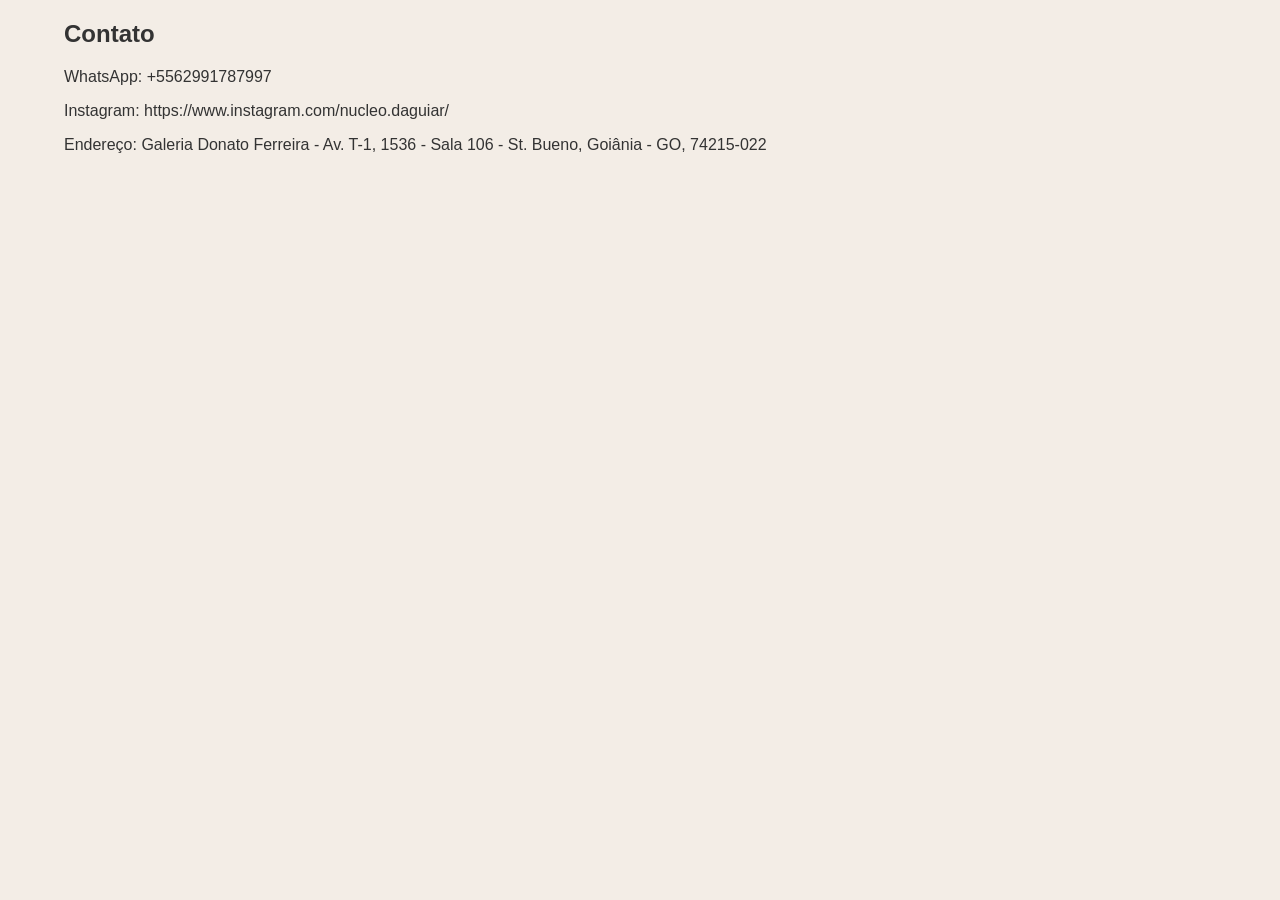
==== contato.html @ fdfe4196 "Update contato.html" ====
<!DOCTYPE html>
<html>
<head>

<meta charset="UTF-8">

<title>Contato</title>

<link rel="stylesheet" href="assets/css/style.css">

</head>

<body>

<section class="container">

<h1>Contato</h1>

<p>WhatsApp: +5562991787997</p>

<p>Instagram: https://www.instagram.com/nucleo.daguiar/</p>

<p>Endereço: Galeria Donato Ferreira - Av. T-1, 1536 - Sala 106 - St. Bueno, Goiânia - GO, 74215-022</p>

</section>

</body>

</html>
---- assets/css/style.css ----
body{
margin:0;
font-family:'Inter', sans-serif;
background:#F3EDE6;
color:#333;
}

.container{
width:90%;
max-width:1200px;
margin:auto;
}

header{
background:#FAF7F3;
position:sticky;
top:0;
z-index:100;
box-shadow:0 2px 5px rgba(0,0,0,0.05);
}

.header-container{
display:flex;
justify-content:space-between;
align-items:center;
padding:15px 0;
}

nav a{
margin:0 10px;
text-decoration:none;
color:#1F4A43;
font-weight:500;
}

.logo{
font-family:'Playfair Display', serif;
font-size:22px;
color:#1F4A43;
}

.btn-agendar{
background:#1F4A43;
color:white;
padding:10px 16px;
border-radius:6px;
text-decoration:none;
}

.hero{
padding:100px 0;
text-align:center;
}

.hero h1{
font-family:'Playfair Display', serif;
font-size:42px;
color:#1F4A43;
}

.hero p{
font-size:18px;
max-width:600px;
margin:auto;
}

.hero-buttons{
margin-top:25px;
}

.btn-primary{
background:#1F4A43;
color:white;
padding:12px 20px;
border-radius:6px;
text-decoration:none;
margin-right:10px;
}

.btn-secondary{
background:#C48262;
color:white;
padding:12px 20px;
border-radius:6px;
text-decoration:none;
}

.trust{
padding:60px 0;
}

.trust-grid{
display:grid;
grid-template-columns:repeat(auto-fit,minmax(250px,1fr));
gap:25px;
}

.trust-card{
background:white;
padding:30px;
border-radius:8px;
text-align:center;
}

.especialidades-grid{
display:grid;
grid-template-columns:repeat(auto-fit,minmax(250px,1fr));
gap:25px;
}

.modalidades-grid{
display:grid;
grid-template-columns:repeat(auto-fit,minmax(250px,1fr));
gap:25px;
}

footer{
background:#1F4A43;
color:white;
padding:40px 0;
margin-top:60px;
}

.footer-grid{
display:grid;
grid-template-columns:repeat(auto-fit,minmax(200px,1fr));
gap:30px;
}
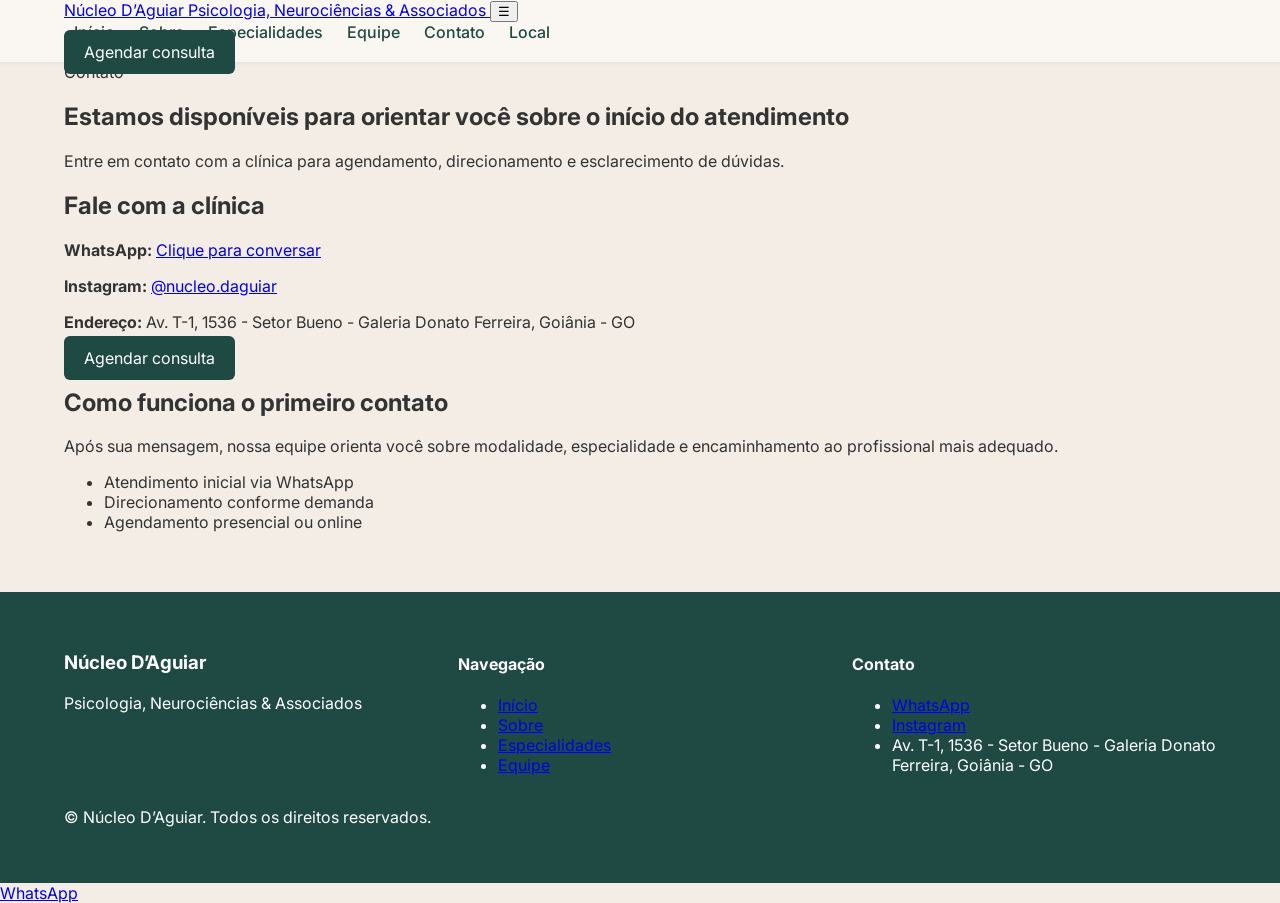
==== commit 1decd3a4: "Update contato.html" ====
--- a/contato.html
+++ b/contato.html
@@ -1,29 +1,97 @@
 <!DOCTYPE html>
-<html>
+<html lang="pt-BR">
 <head>
+  <meta charset="UTF-8" />
+  <meta name="viewport" content="width=device-width, initial-scale=1.0" />
+  <title>Contato | Núcleo D’Aguiar</title>
+  <meta name="description" content="Entre em contato com o Núcleo D’Aguiar e agende seu atendimento psicológico em Goiânia." />
+  <link rel="preconnect" href="https://fonts.googleapis.com">
+  <link rel="preconnect" href="https://fonts.gstatic.com" crossorigin>
+  <link href="https://fonts.googleapis.com/css2?family=Cormorant+Garamond:wght@500;600;700&family=Inter:wght@300;400;500;600;700&display=swap" rel="stylesheet">
+  <link rel="stylesheet" href="assets/css/style.css" />
+</head>
+<body>
+  <header class="site-header">
+    <div class="container header-wrap">
+      <a href="index.html" class="brand">
+        <span class="brand-title">Núcleo D’Aguiar</span>
+        <span class="brand-subtitle">Psicologia, Neurociências & Associados</span>
+      </a>
+      <button class="menu-toggle" aria-label="Abrir menu">☰</button>
+      <nav class="main-nav">
+        <a href="index.html">Início</a>
+        <a href="sobre.html">Sobre</a>
+        <a href="especialidades.html">Especialidades</a>
+        <a href="equipe.html">Equipe</a>
+        <a href="contato.html" class="active">Contato</a>
+        <a href="local.html">Local</a>
+      </nav>
+      <a href="https://wa.me/5562991787997" target="_blank" class="btn btn-primary desktop-cta">Agendar consulta</a>
+    </div>
+  </header>
 
-<meta charset="UTF-8">
+  <main>
+    <section class="page-hero">
+      <div class="container">
+        <span class="eyebrow">Contato</span>
+        <h1>Estamos disponíveis para orientar você sobre o início do atendimento</h1>
+        <p>Entre em contato com a clínica para agendamento, direcionamento e esclarecimento de dúvidas.</p>
+      </div>
+    </section>
 
-<title>Contato</title>
+    <section class="page-section">
+      <div class="container cards-grid cards-2">
+        <article class="content-card">
+          <h2>Fale com a clínica</h2>
+          <p><strong>WhatsApp:</strong> <a href="https://wa.me/5562991787997" target="_blank">Clique para conversar</a></p>
+          <p><strong>Instagram:</strong> <a href="https://instagram.com/nucleo.daguiar" target="_blank">@nucleo.daguiar</a></p>
+          <p><strong>Endereço:</strong> Av. T-1, 1536 - Setor Bueno - Galeria Donato Ferreira, Goiânia - GO</p>
+          <a href="https://wa.me/5562991787997" target="_blank" class="btn btn-primary">Agendar consulta</a>
+        </article>
 
-<link rel="stylesheet" href="assets/css/style.css">
+        <article class="content-card">
+          <h2>Como funciona o primeiro contato</h2>
+          <p>Após sua mensagem, nossa equipe orienta você sobre modalidade, especialidade e encaminhamento ao profissional mais adequado.</p>
+          <ul class="styled-list">
+            <li>Atendimento inicial via WhatsApp</li>
+            <li>Direcionamento conforme demanda</li>
+            <li>Agendamento presencial ou online</li>
+          </ul>
+        </article>
+      </div>
+    </section>
+  </main>
 
-</head>
+  <footer class="site-footer">
+    <div class="container footer-grid">
+      <div>
+        <h3>Núcleo D’Aguiar</h3>
+        <p>Psicologia, Neurociências & Associados</p>
+      </div>
+      <div>
+        <h4>Navegação</h4>
+        <ul>
+          <li><a href="index.html">Início</a></li>
+          <li><a href="sobre.html">Sobre</a></li>
+          <li><a href="especialidades.html">Especialidades</a></li>
+          <li><a href="equipe.html">Equipe</a></li>
+        </ul>
+      </div>
+      <div>
+        <h4>Contato</h4>
+        <ul>
+          <li><a href="https://wa.me/5562991787997" target="_blank">WhatsApp</a></li>
+          <li><a href="https://instagram.com/nucleo.daguiar" target="_blank">Instagram</a></li>
+          <li>Av. T-1, 1536 - Setor Bueno - Galeria Donato Ferreira, Goiânia - GO</li>
+        </ul>
+      </div>
+    </div>
+    <div class="container footer-bottom">
+      <p>© Núcleo D’Aguiar. Todos os direitos reservados.</p>
+    </div>
+  </footer>
 
-<body>
-
-<section class="container">
-
-<h1>Contato</h1>
-
-<p>WhatsApp: +5562991787997</p>
-
-<p>Instagram: https://www.instagram.com/nucleo.daguiar/</p>
-
-<p>Endereço: Galeria Donato Ferreira - Av. T-1, 1536 - Sala 106 - St. Bueno, Goiânia - GO, 74215-022</p>
-
-</section>
-
+  <a href="https://wa.me/5562991787997" target="_blank" class="floating-whatsapp">WhatsApp</a>
+  <script src="assets/js/script.js"></script>
 </body>
-
 </html>
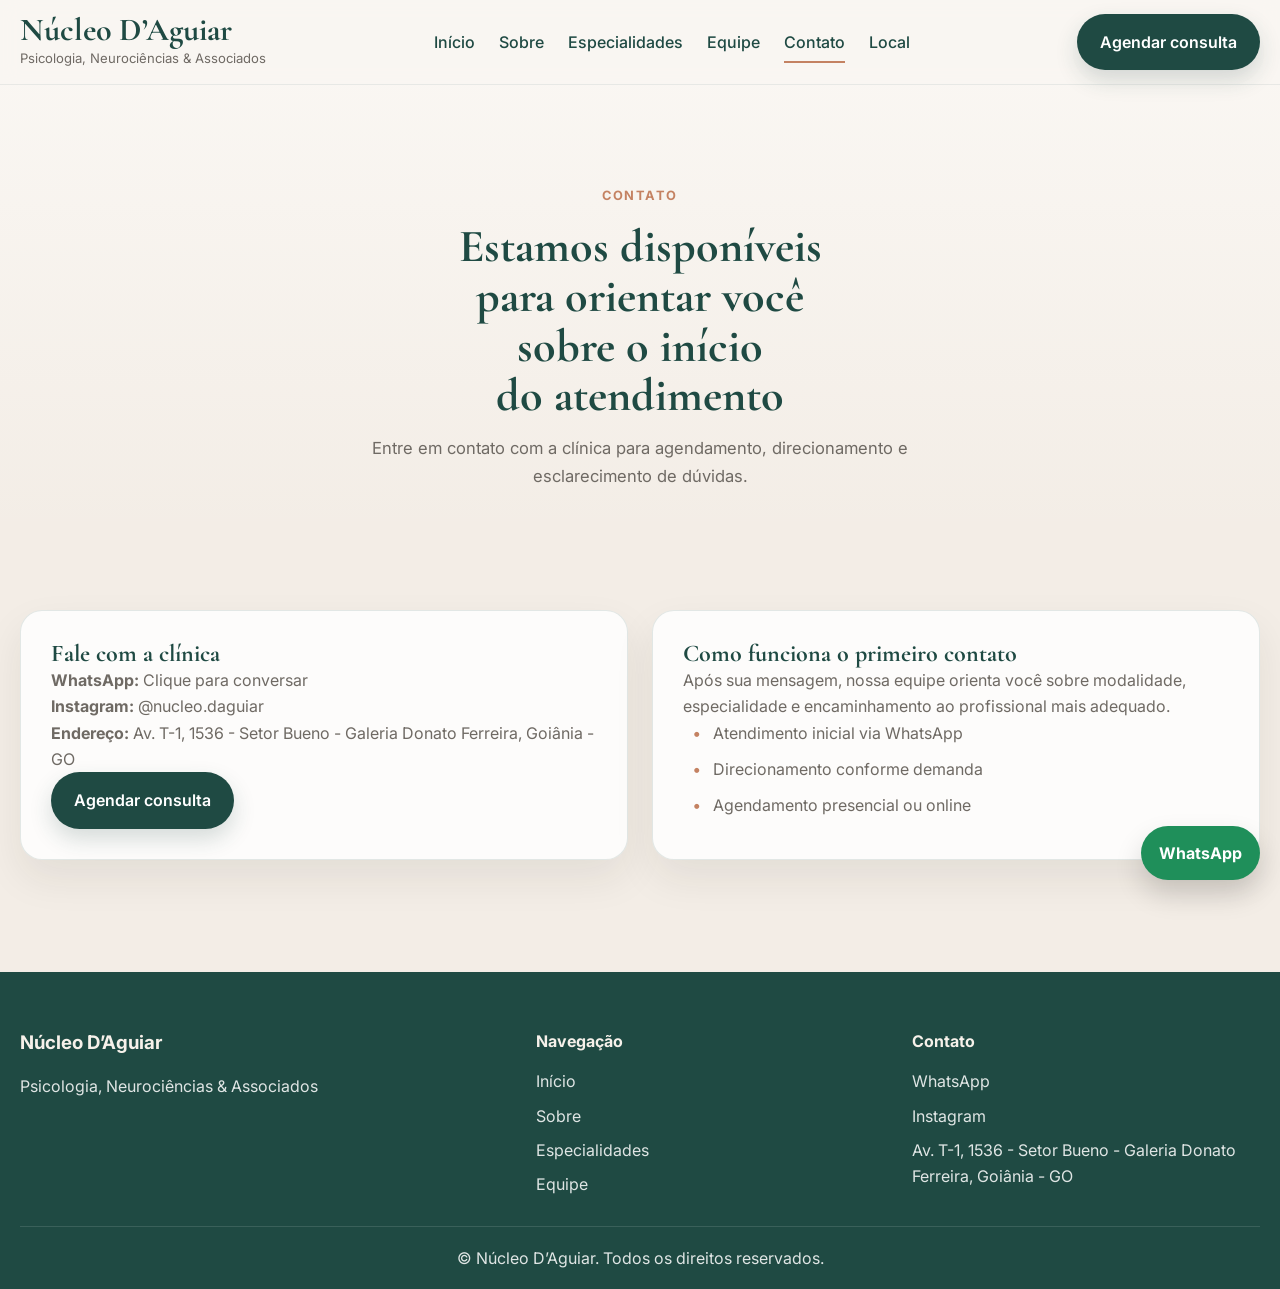
==== commit 4b206779: "Update contato.html" ====
--- a/contato.html
+++ b/contato.html
@@ -13,12 +13,12 @@
 <body>
   <header class="site-header">
     <div class="container header-wrap">
-      <a href="index.html" class="brand">
+      <a href="index.html" class="brand" aria-label="Página inicial do Núcleo D’Aguiar">
         <span class="brand-title">Núcleo D’Aguiar</span>
         <span class="brand-subtitle">Psicologia, Neurociências & Associados</span>
       </a>
-      <button class="menu-toggle" aria-label="Abrir menu">☰</button>
-      <nav class="main-nav">
+      <button class="menu-toggle" aria-label="Abrir menu" aria-expanded="false" aria-controls="menu-principal">☰</button>
+      <nav class="main-nav" id="menu-principal">
         <a href="index.html">Início</a>
         <a href="sobre.html">Sobre</a>
         <a href="especialidades.html">Especialidades</a>
@@ -91,7 +91,7 @@
     </div>
   </footer>
 
-  <a href="https://wa.me/5562991787997" target="_blank" class="floating-whatsapp">WhatsApp</a>
+  <a href="https://wa.me/5562991787997" target="_blank" class="floating-whatsapp" aria-label="Falar no WhatsApp">WhatsApp</a>
   <script src="assets/js/script.js"></script>
 </body>
 </html>
--- a/assets/css/style.css
+++ b/assets/css/style.css
@@ -1,128 +1,801 @@
+:root{
+  --bg:#F3EDE6;
+  --bg-soft:#FAF7F3;
+  --white:#ffffff;
+  --text:#2f2f2f;
+  --muted:#6f6a64;
+  --primary:#1F4A43;
+  --accent:#C48262;
+  --border:rgba(31,74,67,.12);
+  --shadow:0 18px 40px rgba(42,36,30,.08);
+  --radius:22px;
+  --container:1240px;
+  --transition:.25s ease;
+}
+
+*{
+  box-sizing:border-box;
+  margin:0;
+  padding:0;
+}
+
+html{
+  scroll-behavior:smooth;
+}
+
 body{
-margin:0;
-font-family:'Inter', sans-serif;
-background:#F3EDE6;
-color:#333;
+  background:var(--bg);
+  color:var(--text);
+  font-family:'Inter',sans-serif;
+  line-height:1.65;
+}
+
+img{
+  max-width:100%;
+  display:block;
+}
+
+a{
+  color:inherit;
+  text-decoration:none;
+}
+
+ul{
+  list-style:none;
 }
 
 .container{
-width:90%;
-max-width:1200px;
-margin:auto;
-}
-
-header{
-background:#FAF7F3;
-position:sticky;
-top:0;
-z-index:100;
-box-shadow:0 2px 5px rgba(0,0,0,0.05);
-}
-
-.header-container{
-display:flex;
-justify-content:space-between;
-align-items:center;
-padding:15px 0;
-}
-
-nav a{
-margin:0 10px;
-text-decoration:none;
-color:#1F4A43;
-font-weight:500;
-}
-
-.logo{
-font-family:'Playfair Display', serif;
-font-size:22px;
-color:#1F4A43;
-}
-
-.btn-agendar{
-background:#1F4A43;
-color:white;
-padding:10px 16px;
-border-radius:6px;
-text-decoration:none;
-}
-
-.hero{
-padding:100px 0;
-text-align:center;
-}
-
-.hero h1{
-font-family:'Playfair Display', serif;
-font-size:42px;
-color:#1F4A43;
-}
-
-.hero p{
-font-size:18px;
-max-width:600px;
-margin:auto;
-}
-
-.hero-buttons{
-margin-top:25px;
+  width:min(100% - 32px, var(--container));
+  margin:0 auto;
+}
+
+.site-header{
+  position:sticky;
+  top:0;
+  z-index:999;
+  background:rgba(250,247,243,.92);
+  backdrop-filter:blur(10px);
+  border-bottom:1px solid rgba(31,74,67,.08);
+}
+
+.header-wrap{
+  min-height:84px;
+  display:flex;
+  align-items:center;
+  justify-content:space-between;
+  gap:20px;
+}
+
+.brand{
+  display:flex;
+  flex-direction:column;
+  gap:2px;
+}
+
+.brand-title{
+  font-family:'Cormorant Garamond', serif;
+  font-size:2rem;
+  line-height:1;
+  color:var(--primary);
+  font-weight:700;
+}
+
+.brand-subtitle{
+  font-size:.82rem;
+  color:var(--muted);
+}
+
+.main-nav{
+  display:flex;
+  align-items:center;
+  gap:24px;
+}
+
+.main-nav a{
+  color:var(--primary);
+  font-weight:500;
+  position:relative;
+}
+
+.main-nav a.active::after,
+.main-nav a:hover::after{
+  content:"";
+  position:absolute;
+  left:0;
+  bottom:-8px;
+  width:100%;
+  height:2px;
+  background:var(--accent);
+}
+
+.menu-toggle{
+  display:none;
+  border:none;
+  background:none;
+  font-size:1.6rem;
+  color:var(--primary);
+  cursor:pointer;
+}
+
+.btn{
+  display:inline-flex;
+  align-items:center;
+  justify-content:center;
+  gap:8px;
+  padding:14px 22px;
+  border-radius:999px;
+  font-weight:600;
+  transition:var(--transition);
+  border:1px solid transparent;
 }
 
 .btn-primary{
-background:#1F4A43;
-color:white;
-padding:12px 20px;
-border-radius:6px;
-text-decoration:none;
-margin-right:10px;
+  background:var(--primary);
+  color:#fff;
+  box-shadow:0 10px 22px rgba(31,74,67,.18);
+}
+
+.btn-primary:hover{
+  transform:translateY(-2px);
 }
 
 .btn-secondary{
-background:#C48262;
-color:white;
-padding:12px 20px;
-border-radius:6px;
-text-decoration:none;
-}
-
-.trust{
-padding:60px 0;
-}
-
-.trust-grid{
-display:grid;
-grid-template-columns:repeat(auto-fit,minmax(250px,1fr));
-gap:25px;
-}
-
-.trust-card{
-background:white;
-padding:30px;
-border-radius:8px;
-text-align:center;
-}
-
-.especialidades-grid{
-display:grid;
-grid-template-columns:repeat(auto-fit,minmax(250px,1fr));
-gap:25px;
-}
-
-.modalidades-grid{
-display:grid;
-grid-template-columns:repeat(auto-fit,minmax(250px,1fr));
-gap:25px;
-}
-
-footer{
-background:#1F4A43;
-color:white;
-padding:40px 0;
-margin-top:60px;
+  background:transparent;
+  color:var(--primary);
+  border-color:rgba(31,74,67,.24);
+}
+
+.btn-secondary:hover{
+  background:rgba(31,74,67,.05);
+}
+
+.hero-home{
+  padding:96px 0 72px;
+}
+
+.hero-grid{
+  display:grid;
+  grid-template-columns:1.05fr .95fr;
+  gap:56px;
+  align-items:center;
+}
+
+.eyebrow{
+  display:inline-block;
+  font-size:.8rem;
+  letter-spacing:.12em;
+  text-transform:uppercase;
+  color:var(--accent);
+  font-weight:700;
+  margin-bottom:16px;
+}
+
+.hero-copy,
+.page-hero .container,
+.section-heading,
+.cta-box > div,
+.specialty-head{
+  text-align:center;
+}
+
+.hero-copy h1,
+.page-hero h1,
+.section-heading h2,
+.section-copy h2,
+.cta-box h2,
+.specialty-head h2,
+.team-card-content h2,
+.content-card h2{
+  font-family:'Cormorant Garamond', serif;
+  color:var(--primary);
+  line-height:1.08;
+  text-wrap:balance;
+}
+
+.hero-copy{
+  max-width:760px;
+  margin-left:auto;
+  margin-right:auto;
+}
+
+.hero-copy h1{
+  font-size:clamp(2.6rem, 4vw, 3.5rem);
+  max-width:12ch;
+  margin:0 auto 18px;
+}
+
+.hero-copy p{
+  font-size:1.05rem;
+  max-width:58ch;
+  color:var(--muted);
+  margin:0 auto;
+}
+
+.hero-card{
+  background:linear-gradient(180deg, rgba(255,255,255,.74), rgba(255,255,255,.94));
+  border:1px solid rgba(31,74,67,.08);
+  border-radius:28px;
+  padding:20px;
+  box-shadow:var(--shadow);
+}
+
+.hero-image-box{
+  border-radius:20px;
+  overflow:hidden;
+  margin-bottom:18px;
+  min-height:360px;
+}
+
+.hero-image-box img{
+  width:100%;
+  height:100%;
+  object-fit:cover;
+}
+
+.hero-note{
+  background:var(--bg-soft);
+  border-radius:18px;
+  padding:18px;
+}
+
+.hero-note strong{
+  color:var(--primary);
+  display:block;
+  margin-bottom:8px;
+}
+
+.hero-note p{
+  color:var(--muted);
+  font-size:.96rem;
+}
+
+.section-heading{
+  max-width:980px;
+  margin:0 auto 34px;
+}
+
+.section-heading.center{
+  text-align:center;
+}
+
+.section-heading h2{
+  font-size:clamp(2rem, 3vw, 2.8rem);
+  max-width:20ch;
+  margin:0 auto;
+}
+
+.trust-section,
+.about-preview,
+.specialties-preview,
+.modalidades-section,
+.team-preview,
+.steps-section,
+.contact-preview,
+.page-section,
+.cta-section{
+  padding:80px 0;
+}
+
+.soft-bg{
+  background:var(--bg-soft);
+}
+
+.cards-grid{
+  display:grid;
+  gap:24px;
+}
+
+.cards-2{
+  grid-template-columns:repeat(2,minmax(0,1fr));
+}
+
+.cards-3{
+  grid-template-columns:repeat(3,minmax(0,1fr));
+}
+
+.cards-4{
+  grid-template-columns:repeat(4,minmax(0,1fr));
+}
+
+.feature-card,
+.service-card,
+.mode-card,
+.step-card,
+.info-card,
+.mini-info-card,
+.content-card,
+.team-card,
+.team-mini-card{
+  background:rgba(255,255,255,.84);
+  border:1px solid var(--border);
+  border-radius:var(--radius);
+  box-shadow:var(--shadow);
+}
+
+.feature-card,
+.service-card,
+.mode-card,
+.step-card,
+.info-card,
+.mini-info-card,
+.content-card{
+  padding:30px;
+}
+
+.feature-card h3,
+.service-card h3,
+.mode-card h3,
+.step-card h3,
+.info-card h3,
+.mini-info-card h3{
+  color:var(--primary);
+  margin-bottom:12px;
+  font-size:1.22rem;
+}
+
+.feature-card p,
+.service-card p,
+.mode-card p,
+.step-card p,
+.info-card p,
+.mini-info-card p,
+.content-card p{
+  color:var(--muted);
+}
+
+.feature-icon{
+  color:var(--accent);
+  font-size:1.4rem;
+  margin-bottom:14px;
+}
+
+.service-card a{
+  display:inline-block;
+  margin-top:16px;
+  font-weight:700;
+  color:var(--primary);
+}
+
+.split-section{
+  display:grid;
+  grid-template-columns:1fr 1fr;
+  gap:28px;
+  align-items:start;
+}
+
+.section-copy{
+  max-width:760px;
+}
+
+.section-copy h2{
+  font-size:clamp(2rem, 3vw, 2.8rem);
+  margin-bottom:18px;
+  text-align:center;
+}
+
+.section-copy p{
+  color:var(--muted);
+  margin-bottom:16px;
+  text-align:center;
+}
+
+.section-copy .btn{
+  margin-left:auto;
+  margin-right:auto;
+}
+
+.highlight-box{
+  background:rgba(255,255,255,.84);
+  border:1px solid var(--border);
+  border-radius:28px;
+  padding:28px;
+  box-shadow:var(--shadow);
+}
+
+.highlight-item + .highlight-item{
+  margin-top:18px;
+  padding-top:18px;
+  border-top:1px solid rgba(31,74,67,.1);
+}
+
+.highlight-item strong{
+  color:var(--primary);
+  display:block;
+  margin-bottom:4px;
+  font-size:1.1rem;
+}
+
+.highlight-item span{
+  color:var(--muted);
+}
+
+.team-mini-card{
+  padding:22px;
+  text-align:center;
+}
+
+.team-mini-card img{
+  width:110px;
+  height:110px;
+  object-fit:cover;
+  border-radius:50%;
+  margin:0 auto 16px;
+  border:4px solid rgba(196,130,98,.18);
+}
+
+.team-mini-card h3{
+  color:var(--primary);
+  font-size:1.1rem;
+  margin-bottom:6px;
+}
+
+.team-mini-card p{
+  color:var(--muted);
+  font-size:.95rem;
+}
+
+.section-cta.center{
+  text-align:center;
+  margin-top:28px;
+}
+
+.step-number{
+  display:inline-flex;
+  width:54px;
+  height:54px;
+  border-radius:50%;
+  align-items:center;
+  justify-content:center;
+  background:rgba(196,130,98,.14);
+  color:var(--accent);
+  font-weight:700;
+  margin-bottom:16px;
+}
+
+.contact-list p{
+  margin-bottom:10px;
+}
+
+.contact-list a{
+  color:var(--primary);
+  font-weight:600;
+}
+
+.map-box{
+  min-height:360px;
+  border-radius:24px;
+  overflow:hidden;
+  box-shadow:var(--shadow);
+  border:1px solid var(--border);
+}
+
+.map-box iframe{
+  width:100%;
+  height:100%;
+  min-height:420px;
+  border:0;
+}
+
+.page-hero{
+  padding:96px 0 40px;
+  background:linear-gradient(180deg, rgba(250,247,243,.94), rgba(243,237,230,0));
+  text-align:center;
+}
+
+.page-hero h1{
+  font-size:clamp(2.4rem, 3.6vw, 3.1rem);
+  max-width:18ch;
+  margin:0 auto 14px;
+}
+
+.page-hero p{
+  max-width:62ch;
+  color:var(--muted);
+  font-size:1.04rem;
+  margin:0 auto;
+}
+
+.narrow{
+  width:min(100% - 32px, 900px);
+}
+
+.styled-list{
+  padding-left:18px;
+}
+
+.styled-list li{
+  position:relative;
+  padding-left:12px;
+  color:var(--muted);
+  margin-bottom:10px;
+}
+
+.styled-list li::before{
+  content:"•";
+  position:absolute;
+  left:-8px;
+  color:var(--accent);
+  font-weight:700;
+}
+
+.specialty-block + .specialty-block{
+  margin-top:36px;
+}
+
+.specialty-head{
+  max-width:980px;
+  margin:0 auto 16px;
+}
+
+.specialty-tag{
+  display:inline-block;
+  margin-bottom:8px;
+  color:var(--accent);
+  font-weight:700;
+  text-transform:uppercase;
+  letter-spacing:.08em;
+  font-size:.78rem;
+}
+
+.specialty-head h2{
+  font-size:clamp(1.9rem, 3vw, 2.4rem);
+  max-width:22ch;
+  margin:0 auto;
+}
+
+.sub-block{
+  margin-top:26px;
+  padding-top:22px;
+  border-top:1px solid rgba(31,74,67,.1);
+}
+
+.modality-label{
+  margin-top:18px;
+  color:var(--primary) !important;
+  font-weight:600;
+}
+
+.team-full-grid{
+  gap:28px;
+}
+
+.team-card{
+  overflow:hidden;
+  display:grid;
+  grid-template-columns:260px 1fr;
+  transition:transform .25s ease, box-shadow .25s ease;
+}
+
+.team-card:hover{
+  transform:translateY(-4px);
+  box-shadow:0 20px 44px rgba(0,0,0,.08);
+}
+
+.team-card img{
+  width:100%;
+  height:100%;
+  min-height:100%;
+  object-fit:cover;
+}
+
+.team-card-content{
+  padding:28px;
+  display:flex;
+  flex-direction:column;
+  justify-content:center;
+}
+
+.team-card-content h2{
+  font-size:clamp(1.8rem, 2.2vw, 2.1rem);
+  margin-bottom:8px;
+}
+
+.team-meta{
+  color:var(--primary);
+  font-weight:600;
+  margin-bottom:10px;
+}
+
+.team-badge{
+  display:inline-block;
+  background:rgba(196,130,98,.12);
+  color:var(--accent);
+  padding:8px 14px;
+  border-radius:999px;
+  font-weight:700;
+  margin-bottom:16px;
+  font-size:.9rem;
+}
+
+.team-card-content .btn{
+  align-self:flex-start;
+  margin-top:8px;
+}
+
+.cta-box{
+  background:linear-gradient(135deg, rgba(255,255,255,.88), rgba(250,247,243,.98));
+  border:1px solid var(--border);
+  border-radius:30px;
+  padding:34px;
+  box-shadow:var(--shadow);
+  display:flex;
+  align-items:center;
+  justify-content:space-between;
+  gap:24px;
+  text-align:center;
+}
+
+.cta-box > div{
+  max-width:900px;
+  margin:0 auto;
+}
+
+.cta-box h2{
+  font-size:clamp(2rem, 3vw, 2.6rem);
+  margin-bottom:10px;
+  max-width:18ch;
+  margin-left:auto;
+  margin-right:auto;
+}
+
+.cta-box p{
+  color:var(--muted);
+  max-width:52ch;
+  margin-left:auto;
+  margin-right:auto;
+}
+
+.site-footer{
+  background:var(--primary);
+  color:#f6f1ea;
+  padding:56px 0 18px;
+  margin-top:32px;
 }
 
 .footer-grid{
-display:grid;
-grid-template-columns:repeat(auto-fit,minmax(200px,1fr));
-gap:30px;
-}
+  display:grid;
+  grid-template-columns:1.4fr 1fr 1fr;
+  gap:28px;
+}
+
+.site-footer h3,
+.site-footer h4{
+  margin-bottom:14px;
+}
+
+.site-footer p,
+.site-footer li,
+.site-footer a{
+  color:rgba(255,255,255,.86);
+}
+
+.site-footer li + li{
+  margin-top:8px;
+}
+
+.footer-bottom{
+  border-top:1px solid rgba(255,255,255,.12);
+  margin-top:28px;
+  padding-top:18px;
+  text-align:center;
+}
+
+.floating-whatsapp{
+  position:fixed;
+  right:20px;
+  bottom:20px;
+  z-index:1000;
+  background:#1f8f5a;
+  color:#fff;
+  padding:14px 18px;
+  border-radius:999px;
+  box-shadow:0 14px 28px rgba(0,0,0,.16);
+  font-weight:700;
+}
+
+.center{
+  text-align:center;
+}
+
+@media (max-width: 1080px){
+  .hero-grid,
+  .split-section,
+  .cards-4,
+  .footer-grid,
+  .team-card{
+    grid-template-columns:1fr;
+  }
+
+  .cards-3{
+    grid-template-columns:repeat(2,minmax(0,1fr));
+  }
+
+  .team-card img{
+    height:340px;
+  }
+}
+
+@media (max-width: 860px){
+  .menu-toggle{
+    display:block;
+  }
+
+  .desktop-cta{
+    display:none;
+  }
+
+  .main-nav{
+    position:absolute;
+    top:84px;
+    left:0;
+    right:0;
+    background:var(--bg-soft);
+    border-bottom:1px solid rgba(31,74,67,.08);
+    padding:18px 16px 22px;
+    display:none;
+    flex-direction:column;
+    align-items:flex-start;
+    gap:16px;
+  }
+
+  .main-nav.open{
+    display:flex;
+  }
+
+  .cards-2,
+  .cards-3{
+    grid-template-columns:1fr;
+  }
+
+  .hero-grid{
+    grid-template-columns:1fr;
+    gap:32px;
+  }
+
+  .cta-box{
+    flex-direction:column;
+    align-items:center;
+  }
+
+  .header-wrap{
+    position:relative;
+  }
+}
+
+@media (max-width: 560px){
+  .hero-home,
+  .trust-section,
+  .about-preview,
+  .specialties-preview,
+  .modalidades-section,
+  .team-preview,
+  .steps-section,
+  .contact-preview,
+  .page-section,
+  .cta-section{
+    padding:56px 0;
+  }
+
+  .page-hero{
+    padding:72px 0 28px;
+  }
+
+  .btn{
+    width:100%;
+  }
+
+  .hero-actions{
+    flex-direction:column;
+    align-items:center;
+  }
+
+  .team-card-content .btn{
+    align-self:stretch;
+  }
+
+  .floating-whatsapp{
+    right:14px;
+    bottom:14px;
+    padding:12px 16px;
+  }
+}
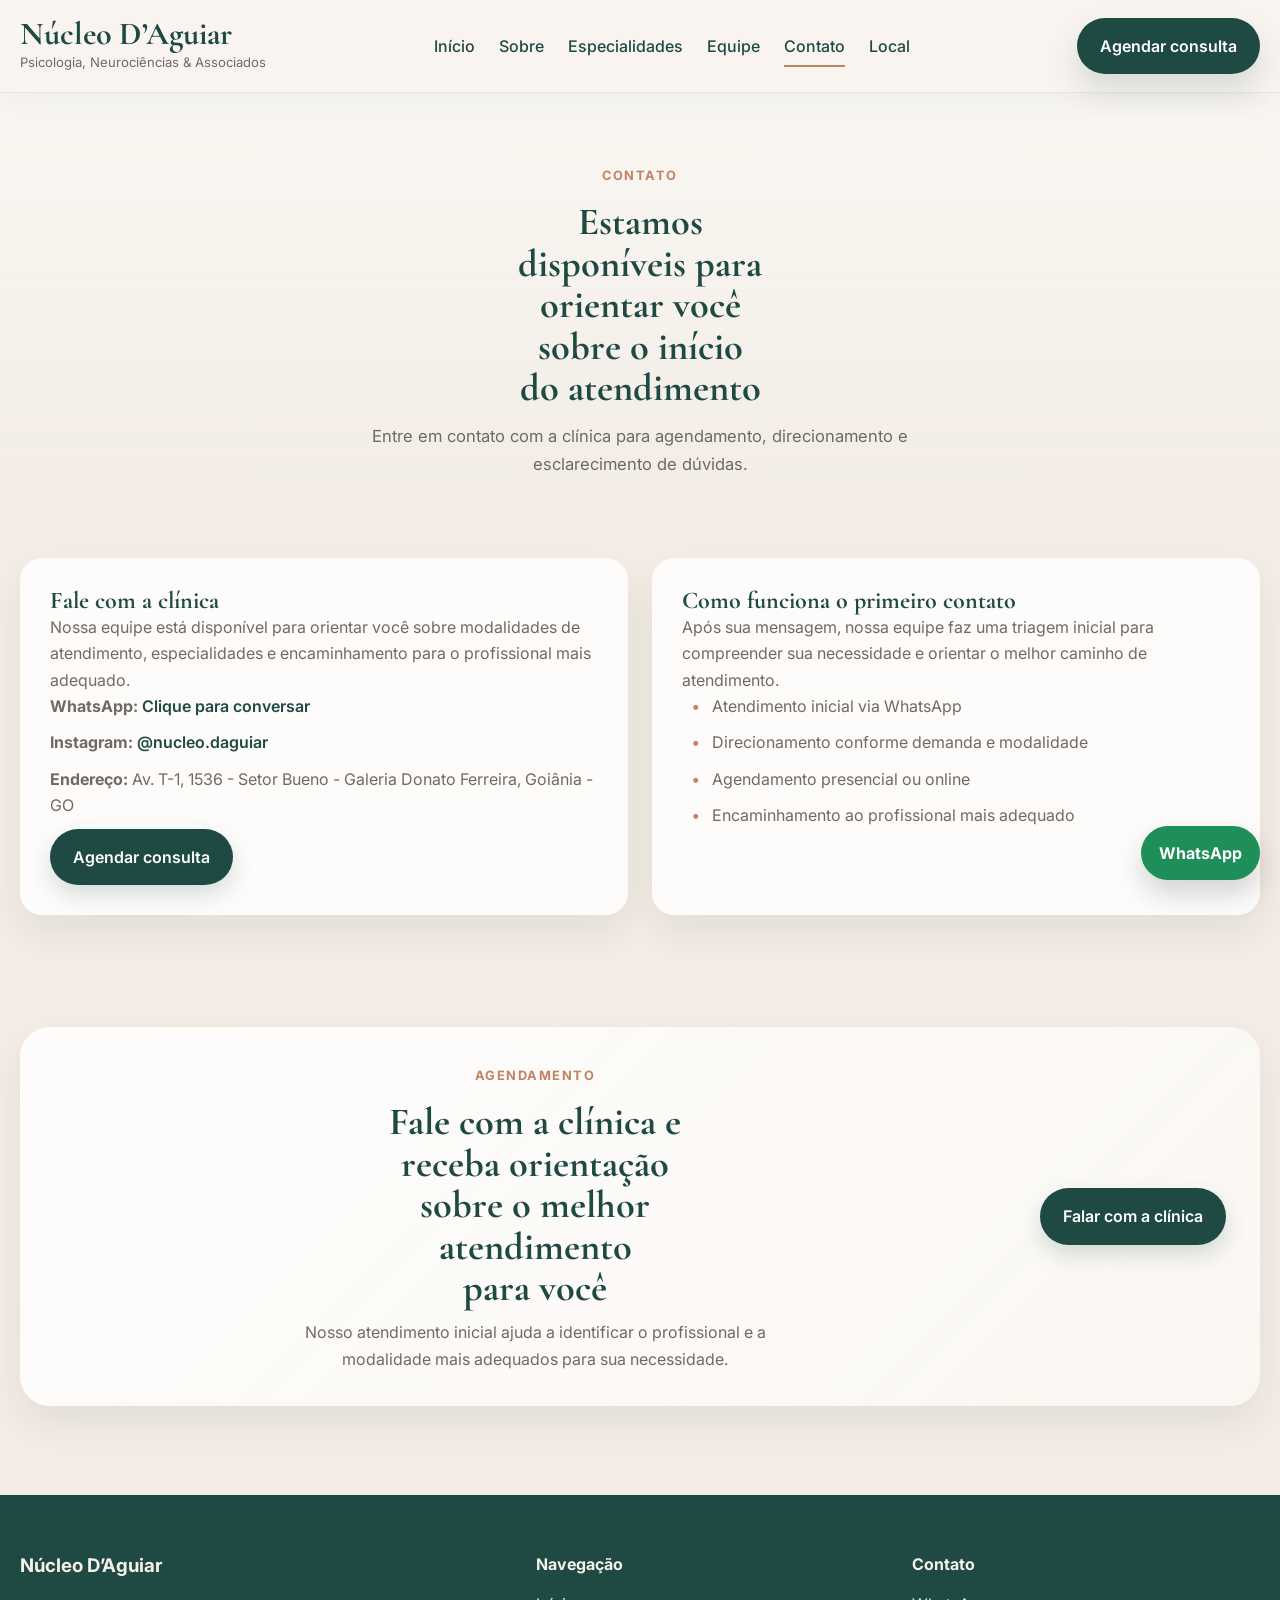
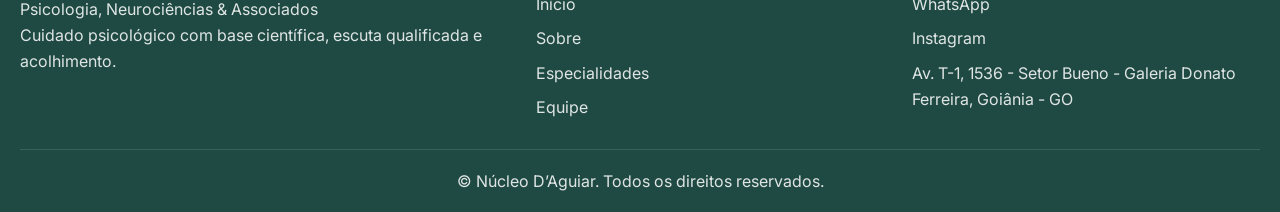
==== commit 03b0670b: "Update contato.html" ====
--- a/contato.html
+++ b/contato.html
@@ -8,7 +8,7 @@
   <link rel="preconnect" href="https://fonts.googleapis.com">
   <link rel="preconnect" href="https://fonts.gstatic.com" crossorigin>
   <link href="https://fonts.googleapis.com/css2?family=Cormorant+Garamond:wght@500;600;700&family=Inter:wght@300;400;500;600;700&display=swap" rel="stylesheet">
-  <link rel="stylesheet" href="assets/css/style.css" />
+  <link rel="stylesheet" href="assets/css/style.css?v=3" />
 </head>
 <body>
   <header class="site-header">
@@ -17,7 +17,9 @@
         <span class="brand-title">Núcleo D’Aguiar</span>
         <span class="brand-subtitle">Psicologia, Neurociências & Associados</span>
       </a>
+
       <button class="menu-toggle" aria-label="Abrir menu" aria-expanded="false" aria-controls="menu-principal">☰</button>
+
       <nav class="main-nav" id="menu-principal">
         <a href="index.html">Início</a>
         <a href="sobre.html">Sobre</a>
@@ -26,13 +28,14 @@
         <a href="contato.html" class="active">Contato</a>
         <a href="local.html">Local</a>
       </nav>
+
       <a href="https://wa.me/5562991787997" target="_blank" class="btn btn-primary desktop-cta">Agendar consulta</a>
     </div>
   </header>
 
   <main>
     <section class="page-hero">
-      <div class="container">
+      <div class="container fade-up">
         <span class="eyebrow">Contato</span>
         <h1>Estamos disponíveis para orientar você sobre o início do atendimento</h1>
         <p>Entre em contato com a clínica para agendamento, direcionamento e esclarecimento de dúvidas.</p>
@@ -40,24 +43,52 @@
     </section>
 
     <section class="page-section">
-      <div class="container cards-grid cards-2">
-        <article class="content-card">
-          <h2>Fale com a clínica</h2>
-          <p><strong>WhatsApp:</strong> <a href="https://wa.me/5562991787997" target="_blank">Clique para conversar</a></p>
-          <p><strong>Instagram:</strong> <a href="https://instagram.com/nucleo.daguiar" target="_blank">@nucleo.daguiar</a></p>
-          <p><strong>Endereço:</strong> Av. T-1, 1536 - Setor Bueno - Galeria Donato Ferreira, Goiânia - GO</p>
-          <a href="https://wa.me/5562991787997" target="_blank" class="btn btn-primary">Agendar consulta</a>
-        </article>
+      <div class="container">
+        <div class="cards-grid cards-2">
 
-        <article class="content-card">
-          <h2>Como funciona o primeiro contato</h2>
-          <p>Após sua mensagem, nossa equipe orienta você sobre modalidade, especialidade e encaminhamento ao profissional mais adequado.</p>
-          <ul class="styled-list">
-            <li>Atendimento inicial via WhatsApp</li>
-            <li>Direcionamento conforme demanda</li>
-            <li>Agendamento presencial ou online</li>
-          </ul>
-        </article>
+          <article class="content-card fade-up">
+            <h2>Fale com a clínica</h2>
+            <p>
+              Nossa equipe está disponível para orientar você sobre modalidades de atendimento,
+              especialidades e encaminhamento para o profissional mais adequado.
+            </p>
+
+            <div class="contact-list">
+              <p><strong>WhatsApp:</strong> <a href="https://wa.me/5562991787997" target="_blank">Clique para conversar</a></p>
+              <p><strong>Instagram:</strong> <a href="https://instagram.com/nucleo.daguiar" target="_blank">@nucleo.daguiar</a></p>
+              <p><strong>Endereço:</strong> Av. T-1, 1536 - Setor Bueno - Galeria Donato Ferreira, Goiânia - GO</p>
+            </div>
+
+            <a href="https://wa.me/5562991787997" target="_blank" class="btn btn-primary">Agendar consulta</a>
+          </article>
+
+          <article class="content-card fade-up">
+            <h2>Como funciona o primeiro contato</h2>
+            <p>
+              Após sua mensagem, nossa equipe faz uma triagem inicial para compreender sua necessidade
+              e orientar o melhor caminho de atendimento.
+            </p>
+
+            <ul class="styled-list">
+              <li>Atendimento inicial via WhatsApp</li>
+              <li>Direcionamento conforme demanda e modalidade</li>
+              <li>Agendamento presencial ou online</li>
+              <li>Encaminhamento ao profissional mais adequado</li>
+            </ul>
+          </article>
+
+        </div>
+      </div>
+    </section>
+
+    <section class="cta-section">
+      <div class="container cta-box fade-up">
+        <div>
+          <span class="eyebrow">Agendamento</span>
+          <h2>Fale com a clínica e receba orientação sobre o melhor atendimento para você</h2>
+          <p>Nosso atendimento inicial ajuda a identificar o profissional e a modalidade mais adequados para sua necessidade.</p>
+        </div>
+        <a href="https://wa.me/5562991787997" target="_blank" class="btn btn-primary">Falar com a clínica</a>
       </div>
     </section>
   </main>
@@ -67,7 +98,9 @@
       <div>
         <h3>Núcleo D’Aguiar</h3>
         <p>Psicologia, Neurociências & Associados</p>
+        <p>Cuidado psicológico com base científica, escuta qualificada e acolhimento.</p>
       </div>
+
       <div>
         <h4>Navegação</h4>
         <ul>
@@ -77,6 +110,7 @@
           <li><a href="equipe.html">Equipe</a></li>
         </ul>
       </div>
+
       <div>
         <h4>Contato</h4>
         <ul>
@@ -86,12 +120,13 @@
         </ul>
       </div>
     </div>
+
     <div class="container footer-bottom">
       <p>© Núcleo D’Aguiar. Todos os direitos reservados.</p>
     </div>
   </footer>
 
   <a href="https://wa.me/5562991787997" target="_blank" class="floating-whatsapp" aria-label="Falar no WhatsApp">WhatsApp</a>
-  <script src="assets/js/script.js"></script>
+  <script src="assets/js/script.js?v=3"></script>
 </body>
 </html>
--- a/assets/css/style.css
+++ b/assets/css/style.css
@@ -1,4 +1,12 @@
 :root{
+  --bg:#F3EDE6;
+  --bg-soft:#FAF7F3;
+  --white:#ffffff;
+  --text:#2f2f2f;
+  --muted:#6f6a64;
+  --primary:#1F4A43;
+  --accent:#C48262;
+  --border:rgba(31,74,:root{
   --bg:#F3EDE6;
   --bg-soft:#FAF7F3;
   --white:#ffffff;
@@ -45,15 +53,19 @@
 }
 
 .container{
-  width:min(100% - 32px, var(--container));
+  width:min(100% - 40px, var(--container));
   margin:0 auto;
 }
+
+/* =========================
+   HEADER
+   ========================= */
 
 .site-header{
   position:sticky;
   top:0;
   z-index:999;
-  background:rgba(250,247,243,.92);
+  background:rgba(250,247,243,.94);
   backdrop-filter:blur(10px);
   border-bottom:1px solid rgba(31,74,67,.08);
 }
@@ -116,6 +128,10 @@
   color:var(--primary);
   cursor:pointer;
 }
+
+/* =========================
+   BOTÕES
+   ========================= */
 
 .btn{
   display:inline-flex;
@@ -149,33 +165,18 @@
   background:rgba(31,74,67,.05);
 }
 
-.hero-home{
-  padding:96px 0 72px;
-}
-
-.hero-grid{
-  display:grid;
-  grid-template-columns:1.05fr .95fr;
-  gap:56px;
-  align-items:center;
-}
+/* =========================
+   TIPOGRAFIA GLOBAL
+   ========================= */
 
 .eyebrow{
   display:inline-block;
-  font-size:.8rem;
-  letter-spacing:.12em;
+  font-size:.82rem;
+  letter-spacing:.14em;
   text-transform:uppercase;
   color:var(--accent);
   font-weight:700;
   margin-bottom:16px;
-}
-
-.hero-copy,
-.page-hero .container,
-.section-heading,
-.cta-box > div,
-.specialty-head{
-  text-align:center;
 }
 
 .hero-copy h1,
@@ -188,79 +189,173 @@
 .content-card h2{
   font-family:'Cormorant Garamond', serif;
   color:var(--primary);
-  line-height:1.08;
+  line-height:1.06;
   text-wrap:balance;
+}
+
+/* =========================
+   HERO HOME + CARROSSEL
+   ========================= */
+
+.hero-home{
+  padding:56px 0 48px;
+}
+
+.hero-grid{
+  display:grid;
+  grid-template-columns:minmax(520px, 1fr) minmax(440px, 560px);
+  gap:56px;
+  align-items:center;
 }
 
 .hero-copy{
   max-width:760px;
   margin-left:auto;
   margin-right:auto;
+  text-align:center;
 }
 
 .hero-copy h1{
-  font-size:clamp(2.6rem, 4vw, 3.5rem);
-  max-width:12ch;
+  font-size:clamp(3rem, 4.2vw, 4.25rem);
+  line-height:1.02;
+  max-width:9.5ch;
   margin:0 auto 18px;
 }
 
 .hero-copy p{
-  font-size:1.05rem;
-  max-width:58ch;
+  font-size:1.08rem;
+  max-width:48ch;
+  margin:0 auto;
   color:var(--muted);
-  margin:0 auto;
 }
 
 .hero-card{
-  background:linear-gradient(180deg, rgba(255,255,255,.74), rgba(255,255,255,.94));
+  position:relative;
+  background:linear-gradient(180deg, rgba(255,255,255,.76), rgba(255,255,255,.95));
   border:1px solid rgba(31,74,67,.08);
-  border-radius:28px;
+  border-radius:30px;
   padding:20px;
   box-shadow:var(--shadow);
 }
 
-.hero-image-box{
-  border-radius:20px;
+.hero-carousel-track{
+  position:relative;
+  border-radius:22px;
   overflow:hidden;
-  margin-bottom:18px;
-  min-height:360px;
-}
-
-.hero-image-box img{
+  min-height:520px;
+  background:#efe9e2;
+}
+
+.carousel-image{
+  position:absolute;
+  inset:0;
   width:100%;
   height:100%;
   object-fit:cover;
+  opacity:0;
+  transition:opacity .6s ease;
+}
+
+.carousel-image.active{
+  opacity:1;
+  z-index:1;
+}
+
+.carousel-btn{
+  position:absolute;
+  top:50%;
+  transform:translateY(-50%);
+  z-index:3;
+  width:46px;
+  height:46px;
+  border:none;
+  border-radius:999px;
+  background:rgba(31,74,67,.88);
+  color:#fff;
+  font-size:1.7rem;
+  line-height:1;
+  cursor:pointer;
+  box-shadow:0 10px 24px rgba(0,0,0,.18);
+  transition:transform .2s ease, background .2s ease;
+}
+
+.carousel-btn:hover{
+  transform:translateY(-50%) scale(1.04);
+  background:var(--primary);
+}
+
+.carousel-btn.prev{
+  left:24px;
+}
+
+.carousel-btn.next{
+  right:24px;
 }
 
 .hero-note{
-  background:var(--bg-soft);
-  border-radius:18px;
-  padding:18px;
+  position:absolute;
+  left:24px;
+  right:24px;
+  bottom:20px;
+  z-index:3;
+  background:rgba(250,247,243,.92);
+  backdrop-filter:blur(8px);
+  border-radius:20px;
+  padding:18px 20px;
+  box-shadow:0 8px 24px rgba(0,0,0,.08);
 }
 
 .hero-note strong{
-  color:var(--primary);
   display:block;
-  margin-bottom:8px;
+  color:var(--primary);
+  margin-bottom:6px;
 }
 
 .hero-note p{
   color:var(--muted);
-  font-size:.96rem;
-}
+  font-size:.98rem;
+}
+
+/* =========================
+   HERO INTERNO PADRONIZADO
+   ========================= */
+
+.page-hero{
+  padding:72px 0 26px;
+  background:linear-gradient(180deg, rgba(250,247,243,.94), rgba(243,237,230,0));
+  text-align:center;
+}
+
+.page-hero .container{
+  max-width:1040px;
+}
+
+.page-hero h1{
+  font-size:clamp(2.35rem, 3vw, 3.15rem);
+  max-width:16ch;
+  margin:0 auto 16px;
+}
+
+.page-hero p{
+  max-width:58ch;
+  color:var(--muted);
+  font-size:1.03rem;
+  margin:0 auto;
+}
+
+/* =========================
+   SEÇÕES
+   ========================= */
 
 .section-heading{
   max-width:980px;
-  margin:0 auto 34px;
-}
-
-.section-heading.center{
+  margin:0 auto 28px;
   text-align:center;
 }
 
 .section-heading h2{
-  font-size:clamp(2rem, 3vw, 2.8rem);
-  max-width:20ch;
+  font-size:clamp(2rem, 2.8vw, 2.7rem);
+  max-width:18ch;
   margin:0 auto;
 }
 
@@ -273,12 +368,16 @@
 .contact-preview,
 .page-section,
 .cta-section{
-  padding:80px 0;
+  padding:64px 0;
 }
 
 .soft-bg{
   background:var(--bg-soft);
 }
+
+/* =========================
+   GRIDS E CARDS
+   ========================= */
 
 .cards-grid{
   display:grid;
@@ -319,7 +418,7 @@
 .info-card,
 .mini-info-card,
 .content-card{
-  padding:30px;
+  padding:28px;
 }
 
 .feature-card h3,
@@ -330,7 +429,7 @@
 .mini-info-card h3{
   color:var(--primary);
   margin-bottom:12px;
-  font-size:1.22rem;
+  font-size:1.18rem;
 }
 
 .feature-card p,
@@ -356,10 +455,14 @@
   color:var(--primary);
 }
 
+/* =========================
+   BLOCOS DUPLOS
+   ========================= */
+
 .split-section{
   display:grid;
   grid-template-columns:1fr 1fr;
-  gap:28px;
+  gap:32px;
   align-items:start;
 }
 
@@ -368,7 +471,7 @@
 }
 
 .section-copy h2{
-  font-size:clamp(2rem, 3vw, 2.8rem);
+  font-size:clamp(2rem, 2.8vw, 2.7rem);
   margin-bottom:18px;
   text-align:center;
 }
@@ -402,12 +505,16 @@
   color:var(--primary);
   display:block;
   margin-bottom:4px;
-  font-size:1.1rem;
+  font-size:1.08rem;
 }
 
 .highlight-item span{
   color:var(--muted);
 }
+
+/* =========================
+   EQUIPE RESUMIDA HOME
+   ========================= */
 
 .team-mini-card{
   padding:22px;
@@ -425,7 +532,7 @@
 
 .team-mini-card h3{
   color:var(--primary);
-  font-size:1.1rem;
+  font-size:1.08rem;
   margin-bottom:6px;
 }
 
@@ -438,6 +545,10 @@
   text-align:center;
   margin-top:28px;
 }
+
+/* =========================
+   PASSOS
+   ========================= */
 
 .step-number{
   display:inline-flex;
@@ -452,6 +563,10 @@
   margin-bottom:16px;
 }
 
+/* =========================
+   CONTATO
+   ========================= */
+
 .contact-list p{
   margin-bottom:10px;
 }
@@ -460,6 +575,10 @@
   color:var(--primary);
   font-weight:600;
 }
+
+/* =========================
+   MAPA
+   ========================= */
 
 .map-box{
   min-height:360px;
@@ -476,27 +595,12 @@
   border:0;
 }
 
-.page-hero{
-  padding:96px 0 40px;
-  background:linear-gradient(180deg, rgba(250,247,243,.94), rgba(243,237,230,0));
-  text-align:center;
-}
-
-.page-hero h1{
-  font-size:clamp(2.4rem, 3.6vw, 3.1rem);
-  max-width:18ch;
-  margin:0 auto 14px;
-}
-
-.page-hero p{
-  max-width:62ch;
-  color:var(--muted);
-  font-size:1.04rem;
-  margin:0 auto;
-}
+/* =========================
+   PÁGINAS INTERNAS
+   ========================= */
 
 .narrow{
-  width:min(100% - 32px, 900px);
+  width:min(100% - 32px, 920px);
 }
 
 .styled-list{
@@ -519,12 +623,13 @@
 }
 
 .specialty-block + .specialty-block{
-  margin-top:36px;
+  margin-top:28px;
 }
 
 .specialty-head{
-  max-width:980px;
-  margin:0 auto 16px;
+  max-width:1020px;
+  margin:0 auto 14px;
+  text-align:center;
 }
 
 .specialty-tag{
@@ -538,14 +643,14 @@
 }
 
 .specialty-head h2{
-  font-size:clamp(1.9rem, 3vw, 2.4rem);
-  max-width:22ch;
+  font-size:clamp(1.85rem, 2.6vw, 2.35rem);
+  max-width:20ch;
   margin:0 auto;
 }
 
 .sub-block{
-  margin-top:26px;
-  padding-top:22px;
+  margin-top:22px;
+  padding-top:20px;
   border-top:1px solid rgba(31,74,67,.1);
 }
 
@@ -555,14 +660,18 @@
   font-weight:600;
 }
 
+/* =========================
+   EQUIPE COMPLETA
+   ========================= */
+
 .team-full-grid{
-  gap:28px;
+  gap:24px;
 }
 
 .team-card{
   overflow:hidden;
   display:grid;
-  grid-template-columns:260px 1fr;
+  grid-template-columns:220px 1fr;
   transition:transform .25s ease, box-shadow .25s ease;
 }
 
@@ -579,14 +688,14 @@
 }
 
 .team-card-content{
-  padding:28px;
+  padding:24px;
   display:flex;
   flex-direction:column;
   justify-content:center;
 }
 
 .team-card-content h2{
-  font-size:clamp(1.8rem, 2.2vw, 2.1rem);
+  font-size:clamp(1.65rem, 2vw, 1.95rem);
   margin-bottom:8px;
 }
 
@@ -612,11 +721,15 @@
   margin-top:8px;
 }
 
+/* =========================
+   CTA FINAL
+   ========================= */
+
 .cta-box{
   background:linear-gradient(135deg, rgba(255,255,255,.88), rgba(250,247,243,.98));
   border:1px solid var(--border);
   border-radius:30px;
-  padding:34px;
+  padding:32px;
   box-shadow:var(--shadow);
   display:flex;
   align-items:center;
@@ -631,7 +744,7 @@
 }
 
 .cta-box h2{
-  font-size:clamp(2rem, 3vw, 2.6rem);
+  font-size:clamp(1.9rem, 2.8vw, 2.45rem);
   margin-bottom:10px;
   max-width:18ch;
   margin-left:auto;
@@ -645,6 +758,10 @@
   margin-right:auto;
 }
 
+/* =========================
+   FOOTER
+   ========================= */
+
 .site-footer{
   background:var(--primary);
   color:#f6f1ea;
@@ -679,6 +796,10 @@
   padding-top:18px;
   text-align:center;
 }
+
+/* =========================
+   WHATSAPP FLUTUANTE
+   ========================= */
 
 .floating-whatsapp{
   position:fixed;
@@ -697,8 +818,24 @@
   text-align:center;
 }
 
-@media (max-width: 1080px){
-  .hero-grid,
+/* =========================
+   NOTEBOOK / DESKTOP MÉDIO
+   ========================= */
+
+@media (max-width: 1180px){
+  .hero-grid{
+    grid-template-columns:1fr;
+    gap:34px;
+  }
+
+  .hero-copy{
+    max-width:760px;
+  }
+
+  .hero-copy h1{
+    max-width:11ch;
+  }
+
   .split-section,
   .cards-4,
   .footer-grid,
@@ -714,6 +851,10 @@
     height:340px;
   }
 }
+
+/* =========================
+   MOBILE MENU + RESPONSIVO
+   ========================= */
 
 @media (max-width: 860px){
   .menu-toggle{
@@ -749,7 +890,7 @@
 
   .hero-grid{
     grid-template-columns:1fr;
-    gap:32px;
+    gap:30px;
   }
 
   .cta-box{
@@ -759,6 +900,1065 @@
 
   .header-wrap{
     position:relative;
+  }
+}
+
+/* =========================
+   MOBILE
+   ========================= */
+
+@media screen and (max-width: 640px){
+  .hero-home{
+    padding:44px 0 28px;
+  }
+
+  .hero-copy h1{
+    font-size:2.2rem;
+    max-width:11ch;
+  }
+
+  .hero-copy p{
+    font-size:.98rem;
+    max-width:32ch;
+  }
+
+  .hero-card{
+    padding:14px;
+    border-radius:22px;
+  }
+
+  .hero-carousel-track{
+    min-height:320px;
+    border-radius:16px;
+  }
+
+  .carousel-btn{
+    width:40px;
+    height:40px;
+    font-size:1.4rem;
+  }
+
+  .carousel-btn.prev{
+    left:18px;
+  }
+
+  .carousel-btn.next{
+    right:18px;
+  }
+
+  .hero-note{
+    left:14px;
+    right:14px;
+    bottom:14px;
+    padding:14px 16px;
+    border-radius:16px;
+  }
+
+  .hero-note p{
+    font-size:.92rem;
+  }
+}
+
+@media (max-width: 560px){
+  .hero-home,
+  .trust-section,
+  .about-preview,
+  .specialties-preview,
+  .modalidades-section,
+  .team-preview,
+  .steps-section,
+  .contact-preview,
+  .page-section,
+  .cta-section{
+    padding:52px 0;
+  }
+
+  .page-hero{
+    padding:56px 0 22px;
+  }
+
+  .btn{
+    width:100%;
+  }
+
+  .hero-actions{
+    flex-direction:column;
+    align-items:center;
+  }
+
+  .team-card-content .btn{
+    align-self:stretch;
+  }
+
+  .floating-whatsapp{
+    right:14px;
+    bottom:14px;
+    padding:12px 16px;
+  }
+}67,.12);
+  --shadow:0 18px 40px rgba(42,36,30,.08);
+  --radius:22px;
+  --container:1240px;
+  --transition:.25s ease;
+}
+
+*{
+  box-sizing:border-box;
+  margin:0;
+  padding:0;
+}
+
+html{
+  scroll-behavior:smooth;
+}
+
+body{
+  background:var(--bg);
+  color:var(--text);
+  font-family:'Inter',sans-serif;
+  line-height:1.65;
+}
+
+img{
+  max-width:100%;
+  display:block;
+}
+
+a{
+  color:inherit;
+  text-decoration:none;
+}
+
+ul{
+  list-style:none;
+}
+
+.container{
+  width:min(100% - 32px, var(--container));
+  margin:0 auto;
+}
+
+/* =========================
+   HEADER
+   ========================= */
+
+.site-header{
+  position:sticky;
+  top:0;
+  z-index:999;
+  background:rgba(250,247,243,.92);
+  backdrop-filter:blur(10px);
+  border-bottom:1px solid rgba(31,74,67,.08);
+}
+
+.header-wrap{
+  min-height:84px;
+  display:flex;
+  align-items:center;
+  justify-content:space-between;
+  gap:20px;
+}
+
+.brand{
+  display:flex;
+  flex-direction:column;
+  gap:2px;
+}
+
+.brand-title{
+  font-family:'Cormorant Garamond', serif;
+  font-size:2rem;
+  line-height:1;
+  color:var(--primary);
+  font-weight:700;
+}
+
+.brand-subtitle{
+  font-size:.82rem;
+  color:var(--muted);
+}
+
+.main-nav{
+  display:flex;
+  align-items:center;
+  gap:24px;
+}
+
+.main-nav a{
+  color:var(--primary);
+  font-weight:500;
+  position:relative;
+}
+
+.main-nav a.active::after,
+.main-nav a:hover::after{
+  content:"";
+  position:absolute;
+  left:0;
+  bottom:-8px;
+  width:100%;
+  height:2px;
+  background:var(--accent);
+}
+
+.menu-toggle{
+  display:none;
+  border:none;
+  background:none;
+  font-size:1.6rem;
+  color:var(--primary);
+  cursor:pointer;
+}
+
+/* =========================
+   BOTÕES
+   ========================= */
+
+.btn{
+  display:inline-flex;
+  align-items:center;
+  justify-content:center;
+  gap:8px;
+  padding:14px 22px;
+  border-radius:999px;
+  font-weight:600;
+  transition:var(--transition);
+  border:1px solid transparent;
+}
+
+.btn-primary{
+  background:var(--primary);
+  color:#fff;
+  box-shadow:0 10px 22px rgba(31,74,67,.18);
+}
+
+.btn-primary:hover{
+  transform:translateY(-2px);
+}
+
+.btn-secondary{
+  background:transparent;
+  color:var(--primary);
+  border-color:rgba(31,74,67,.24);
+}
+
+.btn-secondary:hover{
+  background:rgba(31,74,67,.05);
+}
+
+/* =========================
+   TIPOGRAFIA GLOBAL
+   ========================= */
+
+.eyebrow{
+  display:inline-block;
+  font-size:.8rem;
+  letter-spacing:.12em;
+  text-transform:uppercase;
+  color:var(--accent);
+  font-weight:700;
+  margin-bottom:16px;
+}
+
+.hero-copy h1,
+.page-hero h1,
+.section-heading h2,
+.section-copy h2,
+.cta-box h2,
+.specialty-head h2,
+.team-card-content h2,
+.content-card h2{
+  font-family:'Cormorant Garamond', serif;
+  color:var(--primary);
+  line-height:1.08;
+  text-wrap:balance;
+}
+
+.hero-copy,
+.page-hero .container,
+.section-heading,
+.cta-box > div,
+.specialty-head{
+  text-align:center;
+}
+
+/* =========================
+   HERO HOME + CARROSSEL
+   ========================= */
+
+.hero-home{
+  padding:72px 0 56px;
+}
+
+.hero-grid{
+  display:grid;
+  grid-template-columns:minmax(420px, 1fr) minmax(420px, 560px);
+  gap:48px;
+  align-items:center;
+}
+
+.hero-copy{
+  max-width:680px;
+  margin-left:auto;
+  margin-right:auto;
+}
+
+.hero-copy h1{
+  font-size:clamp(2.8rem, 4vw, 4.1rem);
+  line-height:1.02;
+  max-width:10.5ch;
+  margin:0 auto 18px;
+}
+
+.hero-copy p{
+  font-size:1.08rem;
+  max-width:44ch;
+  margin:0 auto;
+  color:var(--muted);
+}
+
+.hero-card{
+  position:relative;
+  background:linear-gradient(180deg, rgba(255,255,255,.76), rgba(255,255,255,.95));
+  border:1px solid rgba(31,74,67,.08);
+  border-radius:30px;
+  padding:22px;
+  box-shadow:var(--shadow);
+}
+
+.hero-carousel-track{
+  position:relative;
+  border-radius:22px;
+  overflow:hidden;
+  min-height:520px;
+  background:#efe9e2;
+}
+
+.carousel-image{
+  position:absolute;
+  inset:0;
+  width:100%;
+  height:100%;
+  object-fit:cover;
+  opacity:0;
+  transition:opacity .6s ease;
+}
+
+.carousel-image.active{
+  opacity:1;
+  z-index:1;
+}
+
+.carousel-btn{
+  position:absolute;
+  top:50%;
+  transform:translateY(-50%);
+  z-index:3;
+  width:46px;
+  height:46px;
+  border:none;
+  border-radius:999px;
+  background:rgba(31,74,67,.88);
+  color:#fff;
+  font-size:1.7rem;
+  line-height:1;
+  cursor:pointer;
+  box-shadow:0 10px 24px rgba(0,0,0,.18);
+  transition:transform .2s ease, background .2s ease;
+}
+
+.carousel-btn:hover{
+  transform:translateY(-50%) scale(1.04);
+  background:var(--primary);
+}
+
+.carousel-btn.prev{
+  left:36px;
+}
+
+.carousel-btn.next{
+  right:36px;
+}
+
+.hero-note{
+  position:absolute;
+  left:28px;
+  right:28px;
+  bottom:22px;
+  z-index:3;
+  background:rgba(250,247,243,.92);
+  backdrop-filter:blur(8px);
+  border-radius:20px;
+  padding:18px 20px;
+  box-shadow:0 8px 24px rgba(0,0,0,.08);
+}
+
+.hero-note strong{
+  display:block;
+  color:var(--primary);
+  margin-bottom:6px;
+}
+
+.hero-note p{
+  color:var(--muted);
+  font-size:.98rem;
+}
+
+/* =========================
+   HERO INTERNO
+   ========================= */
+
+.page-hero{
+  padding:96px 0 40px;
+  background:linear-gradient(180deg, rgba(250,247,243,.94), rgba(243,237,230,0));
+  text-align:center;
+}
+
+.page-hero h1{
+  font-size:clamp(2.4rem, 3.6vw, 3.1rem);
+  max-width:18ch;
+  margin:0 auto 14px;
+}
+
+.page-hero p{
+  max-width:62ch;
+  color:var(--muted);
+  font-size:1.04rem;
+  margin:0 auto;
+}
+
+/* =========================
+   SEÇÕES
+   ========================= */
+
+.section-heading{
+  max-width:980px;
+  margin:0 auto 34px;
+}
+
+.section-heading.center{
+  text-align:center;
+}
+
+.section-heading h2{
+  font-size:clamp(2rem, 3vw, 2.8rem);
+  max-width:20ch;
+  margin:0 auto;
+}
+
+.trust-section,
+.about-preview,
+.specialties-preview,
+.modalidades-section,
+.team-preview,
+.steps-section,
+.contact-preview,
+.page-section,
+.cta-section{
+  padding:80px 0;
+}
+
+.soft-bg{
+  background:var(--bg-soft);
+}
+
+/* =========================
+   GRIDS E CARDS
+   ========================= */
+
+.cards-grid{
+  display:grid;
+  gap:24px;
+}
+
+.cards-2{
+  grid-template-columns:repeat(2,minmax(0,1fr));
+}
+
+.cards-3{
+  grid-template-columns:repeat(3,minmax(0,1fr));
+}
+
+.cards-4{
+  grid-template-columns:repeat(4,minmax(0,1fr));
+}
+
+.feature-card,
+.service-card,
+.mode-card,
+.step-card,
+.info-card,
+.mini-info-card,
+.content-card,
+.team-card,
+.team-mini-card{
+  background:rgba(255,255,255,.84);
+  border:1px solid var(--border);
+  border-radius:var(--radius);
+  box-shadow:var(--shadow);
+}
+
+.feature-card,
+.service-card,
+.mode-card,
+.step-card,
+.info-card,
+.mini-info-card,
+.content-card{
+  padding:30px;
+}
+
+.feature-card h3,
+.service-card h3,
+.mode-card h3,
+.step-card h3,
+.info-card h3,
+.mini-info-card h3{
+  color:var(--primary);
+  margin-bottom:12px;
+  font-size:1.22rem;
+}
+
+.feature-card p,
+.service-card p,
+.mode-card p,
+.step-card p,
+.info-card p,
+.mini-info-card p,
+.content-card p{
+  color:var(--muted);
+}
+
+.feature-icon{
+  color:var(--accent);
+  font-size:1.4rem;
+  margin-bottom:14px;
+}
+
+.service-card a{
+  display:inline-block;
+  margin-top:16px;
+  font-weight:700;
+  color:var(--primary);
+}
+
+/* =========================
+   BLOCO SOBRE HOME / LOCAL / CONTATO
+   ========================= */
+
+.split-section{
+  display:grid;
+  grid-template-columns:1fr 1fr;
+  gap:28px;
+  align-items:start;
+}
+
+.section-copy{
+  max-width:760px;
+}
+
+.section-copy h2{
+  font-size:clamp(2rem, 3vw, 2.8rem);
+  margin-bottom:18px;
+  text-align:center;
+}
+
+.section-copy p{
+  color:var(--muted);
+  margin-bottom:16px;
+  text-align:center;
+}
+
+.section-copy .btn{
+  margin-left:auto;
+  margin-right:auto;
+}
+
+.highlight-box{
+  background:rgba(255,255,255,.84);
+  border:1px solid var(--border);
+  border-radius:28px;
+  padding:28px;
+  box-shadow:var(--shadow);
+}
+
+.highlight-item + .highlight-item{
+  margin-top:18px;
+  padding-top:18px;
+  border-top:1px solid rgba(31,74,67,.1);
+}
+
+.highlight-item strong{
+  color:var(--primary);
+  display:block;
+  margin-bottom:4px;
+  font-size:1.1rem;
+}
+
+.highlight-item span{
+  color:var(--muted);
+}
+
+/* =========================
+   EQUIPE RESUMIDA HOME
+   ========================= */
+
+.team-mini-card{
+  padding:22px;
+  text-align:center;
+}
+
+.team-mini-card img{
+  width:110px;
+  height:110px;
+  object-fit:cover;
+  border-radius:50%;
+  margin:0 auto 16px;
+  border:4px solid rgba(196,130,98,.18);
+}
+
+.team-mini-card h3{
+  color:var(--primary);
+  font-size:1.1rem;
+  margin-bottom:6px;
+}
+
+.team-mini-card p{
+  color:var(--muted);
+  font-size:.95rem;
+}
+
+.section-cta.center{
+  text-align:center;
+  margin-top:28px;
+}
+
+/* =========================
+   PASSOS
+   ========================= */
+
+.step-number{
+  display:inline-flex;
+  width:54px;
+  height:54px;
+  border-radius:50%;
+  align-items:center;
+  justify-content:center;
+  background:rgba(196,130,98,.14);
+  color:var(--accent);
+  font-weight:700;
+  margin-bottom:16px;
+}
+
+/* =========================
+   CONTATO
+   ========================= */
+
+.contact-list p{
+  margin-bottom:10px;
+}
+
+.contact-list a{
+  color:var(--primary);
+  font-weight:600;
+}
+
+/* =========================
+   MAPA
+   ========================= */
+
+.map-box{
+  min-height:360px;
+  border-radius:24px;
+  overflow:hidden;
+  box-shadow:var(--shadow);
+  border:1px solid var(--border);
+}
+
+.map-box iframe{
+  width:100%;
+  height:100%;
+  min-height:420px;
+  border:0;
+}
+
+/* =========================
+   PÁGINAS INTERNAS
+   ========================= */
+
+.narrow{
+  width:min(100% - 32px, 900px);
+}
+
+.styled-list{
+  padding-left:18px;
+}
+
+.styled-list li{
+  position:relative;
+  padding-left:12px;
+  color:var(--muted);
+  margin-bottom:10px;
+}
+
+.styled-list li::before{
+  content:"•";
+  position:absolute;
+  left:-8px;
+  color:var(--accent);
+  font-weight:700;
+}
+
+.specialty-block + .specialty-block{
+  margin-top:36px;
+}
+
+.specialty-head{
+  max-width:980px;
+  margin:0 auto 16px;
+}
+
+.specialty-tag{
+  display:inline-block;
+  margin-bottom:8px;
+  color:var(--accent);
+  font-weight:700;
+  text-transform:uppercase;
+  letter-spacing:.08em;
+  font-size:.78rem;
+}
+
+.specialty-head h2{
+  font-size:clamp(1.9rem, 3vw, 2.4rem);
+  max-width:22ch;
+  margin:0 auto;
+}
+
+.sub-block{
+  margin-top:26px;
+  padding-top:22px;
+  border-top:1px solid rgba(31,74,67,.1);
+}
+
+.modality-label{
+  margin-top:18px;
+  color:var(--primary) !important;
+  font-weight:600;
+}
+
+/* =========================
+   EQUIPE COMPLETA
+   ========================= */
+
+.team-full-grid{
+  gap:28px;
+}
+
+.team-card{
+  overflow:hidden;
+  display:grid;
+  grid-template-columns:260px 1fr;
+  transition:transform .25s ease, box-shadow .25s ease;
+}
+
+.team-card:hover{
+  transform:translateY(-4px);
+  box-shadow:0 20px 44px rgba(0,0,0,.08);
+}
+
+.team-card img{
+  width:100%;
+  height:100%;
+  min-height:100%;
+  object-fit:cover;
+}
+
+.team-card-content{
+  padding:28px;
+  display:flex;
+  flex-direction:column;
+  justify-content:center;
+}
+
+.team-card-content h2{
+  font-size:clamp(1.8rem, 2.2vw, 2.1rem);
+  margin-bottom:8px;
+}
+
+.team-meta{
+  color:var(--primary);
+  font-weight:600;
+  margin-bottom:10px;
+}
+
+.team-badge{
+  display:inline-block;
+  background:rgba(196,130,98,.12);
+  color:var(--accent);
+  padding:8px 14px;
+  border-radius:999px;
+  font-weight:700;
+  margin-bottom:16px;
+  font-size:.9rem;
+}
+
+.team-card-content .btn{
+  align-self:flex-start;
+  margin-top:8px;
+}
+
+/* =========================
+   CTA FINAL
+   ========================= */
+
+.cta-box{
+  background:linear-gradient(135deg, rgba(255,255,255,.88), rgba(250,247,243,.98));
+  border:1px solid var(--border);
+  border-radius:30px;
+  padding:34px;
+  box-shadow:var(--shadow);
+  display:flex;
+  align-items:center;
+  justify-content:space-between;
+  gap:24px;
+  text-align:center;
+}
+
+.cta-box > div{
+  max-width:900px;
+  margin:0 auto;
+}
+
+.cta-box h2{
+  font-size:clamp(2rem, 3vw, 2.6rem);
+  margin-bottom:10px;
+  max-width:18ch;
+  margin-left:auto;
+  margin-right:auto;
+}
+
+.cta-box p{
+  color:var(--muted);
+  max-width:52ch;
+  margin-left:auto;
+  margin-right:auto;
+}
+
+/* =========================
+   FOOTER
+   ========================= */
+
+.site-footer{
+  background:var(--primary);
+  color:#f6f1ea;
+  padding:56px 0 18px;
+  margin-top:32px;
+}
+
+.footer-grid{
+  display:grid;
+  grid-template-columns:1.4fr 1fr 1fr;
+  gap:28px;
+}
+
+.site-footer h3,
+.site-footer h4{
+  margin-bottom:14px;
+}
+
+.site-footer p,
+.site-footer li,
+.site-footer a{
+  color:rgba(255,255,255,.86);
+}
+
+.site-footer li + li{
+  margin-top:8px;
+}
+
+.footer-bottom{
+  border-top:1px solid rgba(255,255,255,.12);
+  margin-top:28px;
+  padding-top:18px;
+  text-align:center;
+}
+
+/* =========================
+   WHATSAPP FLUTUANTE
+   ========================= */
+
+.floating-whatsapp{
+  position:fixed;
+  right:20px;
+  bottom:20px;
+  z-index:1000;
+  background:#1f8f5a;
+  color:#fff;
+  padding:14px 18px;
+  border-radius:999px;
+  box-shadow:0 14px 28px rgba(0,0,0,.16);
+  font-weight:700;
+}
+
+.center{
+  text-align:center;
+}
+
+/* =========================
+   DESKTOP GRANDE
+   ========================= */
+
+@media screen and (min-width: 1200px){
+  .hero-home{
+    padding:56px 0 48px;
+  }
+
+  .hero-grid{
+    grid-template-columns:minmax(520px, 1fr) minmax(460px, 560px);
+    gap:56px;
+    align-items:center;
+  }
+
+  .hero-copy{
+    max-width:760px;
+  }
+
+  .hero-copy h1{
+    font-size:clamp(3.1rem, 3.8vw, 4.3rem);
+    max-width:11.5ch;
+  }
+
+  .hero-copy p{
+    max-width:48ch;
+  }
+}
+
+/* =========================
+   TABLET / NOTEBOOK
+   ========================= */
+
+@media (max-width: 1080px){
+  .hero-grid,
+  .split-section,
+  .cards-4,
+  .footer-grid,
+  .team-card{
+    grid-template-columns:1fr;
+  }
+
+  .cards-3{
+    grid-template-columns:repeat(2,minmax(0,1fr));
+  }
+
+  .team-card img{
+    height:340px;
+  }
+}
+
+/* =========================
+   MOBILE MENU + RESPONSIVO
+   ========================= */
+
+@media (max-width: 860px){
+  .menu-toggle{
+    display:block;
+  }
+
+  .desktop-cta{
+    display:none;
+  }
+
+  .main-nav{
+    position:absolute;
+    top:84px;
+    left:0;
+    right:0;
+    background:var(--bg-soft);
+    border-bottom:1px solid rgba(31,74,67,.08);
+    padding:18px 16px 22px;
+    display:none;
+    flex-direction:column;
+    align-items:flex-start;
+    gap:16px;
+  }
+
+  .main-nav.open{
+    display:flex;
+  }
+
+  .cards-2,
+  .cards-3{
+    grid-template-columns:1fr;
+  }
+
+  .hero-grid{
+    grid-template-columns:1fr;
+    gap:32px;
+  }
+
+  .cta-box{
+    flex-direction:column;
+    align-items:center;
+  }
+
+  .header-wrap{
+    position:relative;
+  }
+}
+
+/* =========================
+   MOBILE
+   ========================= */
+
+@media screen and (max-width: 640px){
+  .hero-home{
+    padding:44px 0 28px;
+  }
+
+  .hero-copy h1{
+    font-size:2.2rem;
+    max-width:11ch;
+  }
+
+  .hero-copy p{
+    font-size:.98rem;
+    max-width:32ch;
+  }
+
+  .hero-card{
+    padding:14px;
+    border-radius:22px;
+  }
+
+  .hero-carousel-track{
+    min-height:320px;
+    border-radius:16px;
+  }
+
+  .carousel-btn{
+    width:40px;
+    height:40px;
+    font-size:1.4rem;
+  }
+
+  .carousel-btn.prev{
+    left:18px;
+  }
+
+  .carousel-btn.next{
+    right:18px;
+  }
+
+  .hero-note{
+    left:14px;
+    right:14px;
+    bottom:14px;
+    padding:14px 16px;
+    border-radius:16px;
+  }
+
+  .hero-note p{
+    font-size:.92rem;
   }
 }
 
@@ -799,3 +1999,302 @@
     padding:12px 16px;
   }
 }
+
+/* =========================================================
+   MELHORIA 1 — HEADER PREMIUM / GLASS EFFECT
+   ========================================================= */
+
+.site-header{
+  position:sticky;
+  top:0;
+  z-index:999;
+  background:rgba(250,247,243,.78);
+  backdrop-filter:blur(16px);
+  -webkit-backdrop-filter:blur(16px);
+  border-bottom:1px solid rgba(31,74,67,.08);
+  box-shadow:0 10px 30px rgba(31,74,67,.05);
+}
+
+.header-wrap{
+  min-height:92px;
+}
+
+.desktop-cta{
+  box-shadow:0 16px 30px rgba(31,74,67,.16);
+}
+
+/* =========================================================
+   MELHORIA 2 — ANIMAÇÃO SUAVE DAS SEÇÕES
+   ========================================================= */
+
+.fade-up{
+  opacity:0;
+  transform:translateY(22px);
+  transition:opacity .8s ease, transform .8s ease;
+}
+
+.fade-up.visible{
+  opacity:1;
+  transform:translateY(0);
+}
+
+section{
+  will-change:transform, opacity;
+}
+
+/* =========================================================
+   MELHORIA 3 — HERO PREMIUM
+   ========================================================= */
+
+.hero-home{
+  position:relative;
+  overflow:hidden;
+  padding:64px 0 56px;
+}
+
+.hero-home::before{
+  content:"";
+  position:absolute;
+  width:520px;
+  height:520px;
+  border-radius:50%;
+  background:radial-gradient(circle, rgba(196,130,98,.10) 0%, rgba(196,130,98,0) 70%);
+  top:-180px;
+  left:-140px;
+  pointer-events:none;
+}
+
+.hero-home::after{
+  content:"";
+  position:absolute;
+  width:440px;
+  height:440px;
+  border-radius:50%;
+  background:radial-gradient(circle, rgba(31,74,67,.08) 0%, rgba(31,74,67,0) 70%);
+  right:-120px;
+  bottom:-180px;
+  pointer-events:none;
+}
+
+.hero-grid{
+  position:relative;
+  z-index:1;
+  display:grid;
+  grid-template-columns:minmax(520px, 1fr) minmax(440px, 560px);
+  gap:64px;
+  align-items:center;
+}
+
+.hero-copy{
+  max-width:760px;
+  margin-left:auto;
+  margin-right:auto;
+  text-align:center;
+}
+
+.hero-copy h1{
+  font-size:clamp(3rem, 4vw, 4.3rem);
+  line-height:1.01;
+  max-width:9ch;
+  margin:0 auto 18px;
+}
+
+.hero-copy p{
+  font-size:1.08rem;
+  max-width:48ch;
+  margin:0 auto 20px;
+  color:var(--muted);
+}
+
+.hero-mini-highlights{
+  display:flex;
+  flex-wrap:wrap;
+  justify-content:center;
+  gap:10px;
+  margin-top:22px;
+}
+
+.hero-mini-highlights span{
+  display:inline-flex;
+  align-items:center;
+  padding:10px 14px;
+  border-radius:999px;
+  background:rgba(255,255,255,.7);
+  border:1px solid rgba(31,74,67,.08);
+  color:var(--primary);
+  font-size:.92rem;
+  font-weight:600;
+  box-shadow:0 8px 20px rgba(0,0,0,.04);
+}
+
+.hero-card{
+  position:relative;
+  background:linear-gradient(180deg, rgba(255,255,255,.78), rgba(255,255,255,.96));
+  border:1px solid rgba(31,74,67,.08);
+  border-radius:32px;
+  padding:20px;
+  box-shadow:0 24px 60px rgba(42,36,30,.10);
+}
+
+.hero-carousel-track{
+  position:relative;
+  border-radius:24px;
+  overflow:hidden;
+  min-height:540px;
+  background:#efe9e2;
+}
+
+.carousel-btn{
+  position:absolute;
+  top:50%;
+  transform:translateY(-50%);
+  z-index:3;
+  width:48px;
+  height:48px;
+  border:none;
+  border-radius:999px;
+  background:rgba(31,74,67,.88);
+  color:#fff;
+  font-size:1.7rem;
+  line-height:1;
+  cursor:pointer;
+  box-shadow:0 14px 28px rgba(0,0,0,.16);
+  transition:transform .2s ease, background .2s ease, box-shadow .2s ease;
+}
+
+.carousel-btn:hover{
+  transform:translateY(-50%) scale(1.06);
+  background:var(--primary);
+  box-shadow:0 18px 36px rgba(0,0,0,.22);
+}
+
+.hero-note{
+  position:absolute;
+  left:22px;
+  right:22px;
+  bottom:18px;
+  z-index:3;
+  background:rgba(250,247,243,.88);
+  backdrop-filter:blur(12px);
+  -webkit-backdrop-filter:blur(12px);
+  border-radius:22px;
+  padding:18px 20px;
+  box-shadow:0 10px 26px rgba(0,0,0,.08);
+}
+
+.hero-note strong{
+  display:block;
+  color:var(--primary);
+  margin-bottom:6px;
+}
+
+.hero-note p{
+  color:var(--muted);
+  font-size:.98rem;
+}
+
+/* =========================================================
+   REFINO GLOBAL DE SEÇÕES
+   ========================================================= */
+
+.page-hero{
+  padding:68px 0 24px;
+}
+
+.page-hero .container{
+  max-width:1040px;
+}
+
+.page-hero h1{
+  font-size:clamp(2.3rem, 3vw, 3.1rem);
+  max-width:16ch;
+  margin:0 auto 14px;
+}
+
+.page-hero p{
+  max-width:58ch;
+  margin:0 auto;
+}
+
+.page-section,
+.cta-section{
+  padding:56px 0;
+}
+
+/* =========================================================
+   RESPONSIVO
+   ========================================================= */
+
+@media (max-width: 1180px){
+  .hero-grid{
+    grid-template-columns:1fr;
+    gap:34px;
+  }
+
+  .hero-copy{
+    max-width:760px;
+  }
+
+  .hero-copy h1{
+    max-width:11ch;
+  }
+}
+
+@media (max-width: 860px){
+  .site-header{
+    background:rgba(250,247,243,.94);
+    backdrop-filter:blur(10px);
+  }
+}
+
+@media (max-width: 640px){
+  .hero-home{
+    padding:42px 0 28px;
+  }
+
+  .hero-home::before,
+  .hero-home::after{
+    display:none;
+  }
+
+  .hero-copy h1{
+    font-size:2.2rem;
+    max-width:11ch;
+  }
+
+  .hero-copy p{
+    font-size:.98rem;
+    max-width:32ch;
+  }
+
+  .hero-mini-highlights{
+    gap:8px;
+  }
+
+  .hero-mini-highlights span{
+    font-size:.84rem;
+    padding:8px 12px;
+  }
+
+  .hero-card{
+    padding:14px;
+    border-radius:22px;
+  }
+
+  .hero-carousel-track{
+    min-height:320px;
+    border-radius:16px;
+  }
+
+  .hero-note{
+    left:14px;
+    right:14px;
+    bottom:14px;
+    padding:14px 16px;
+    border-radius:16px;
+  }
+
+  .hero-note p{
+    font-size:.92rem;
+  }
+}
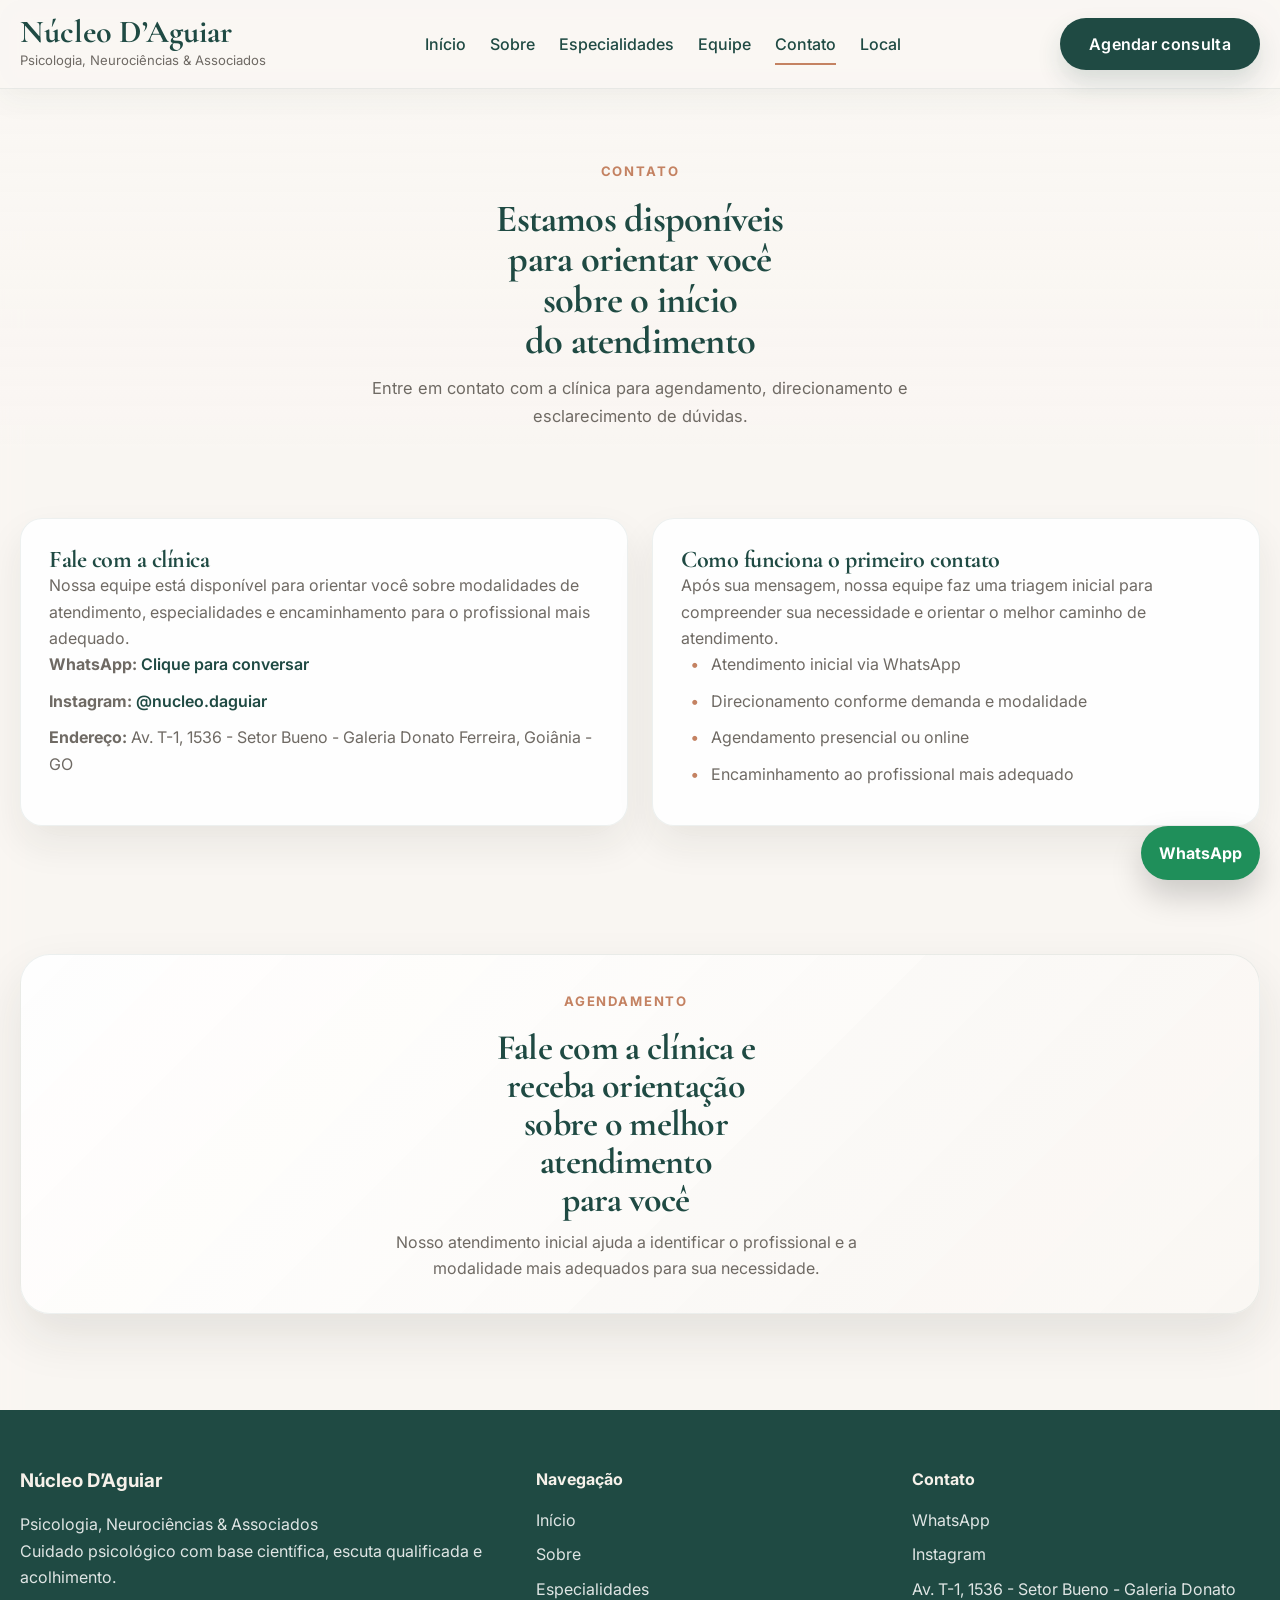
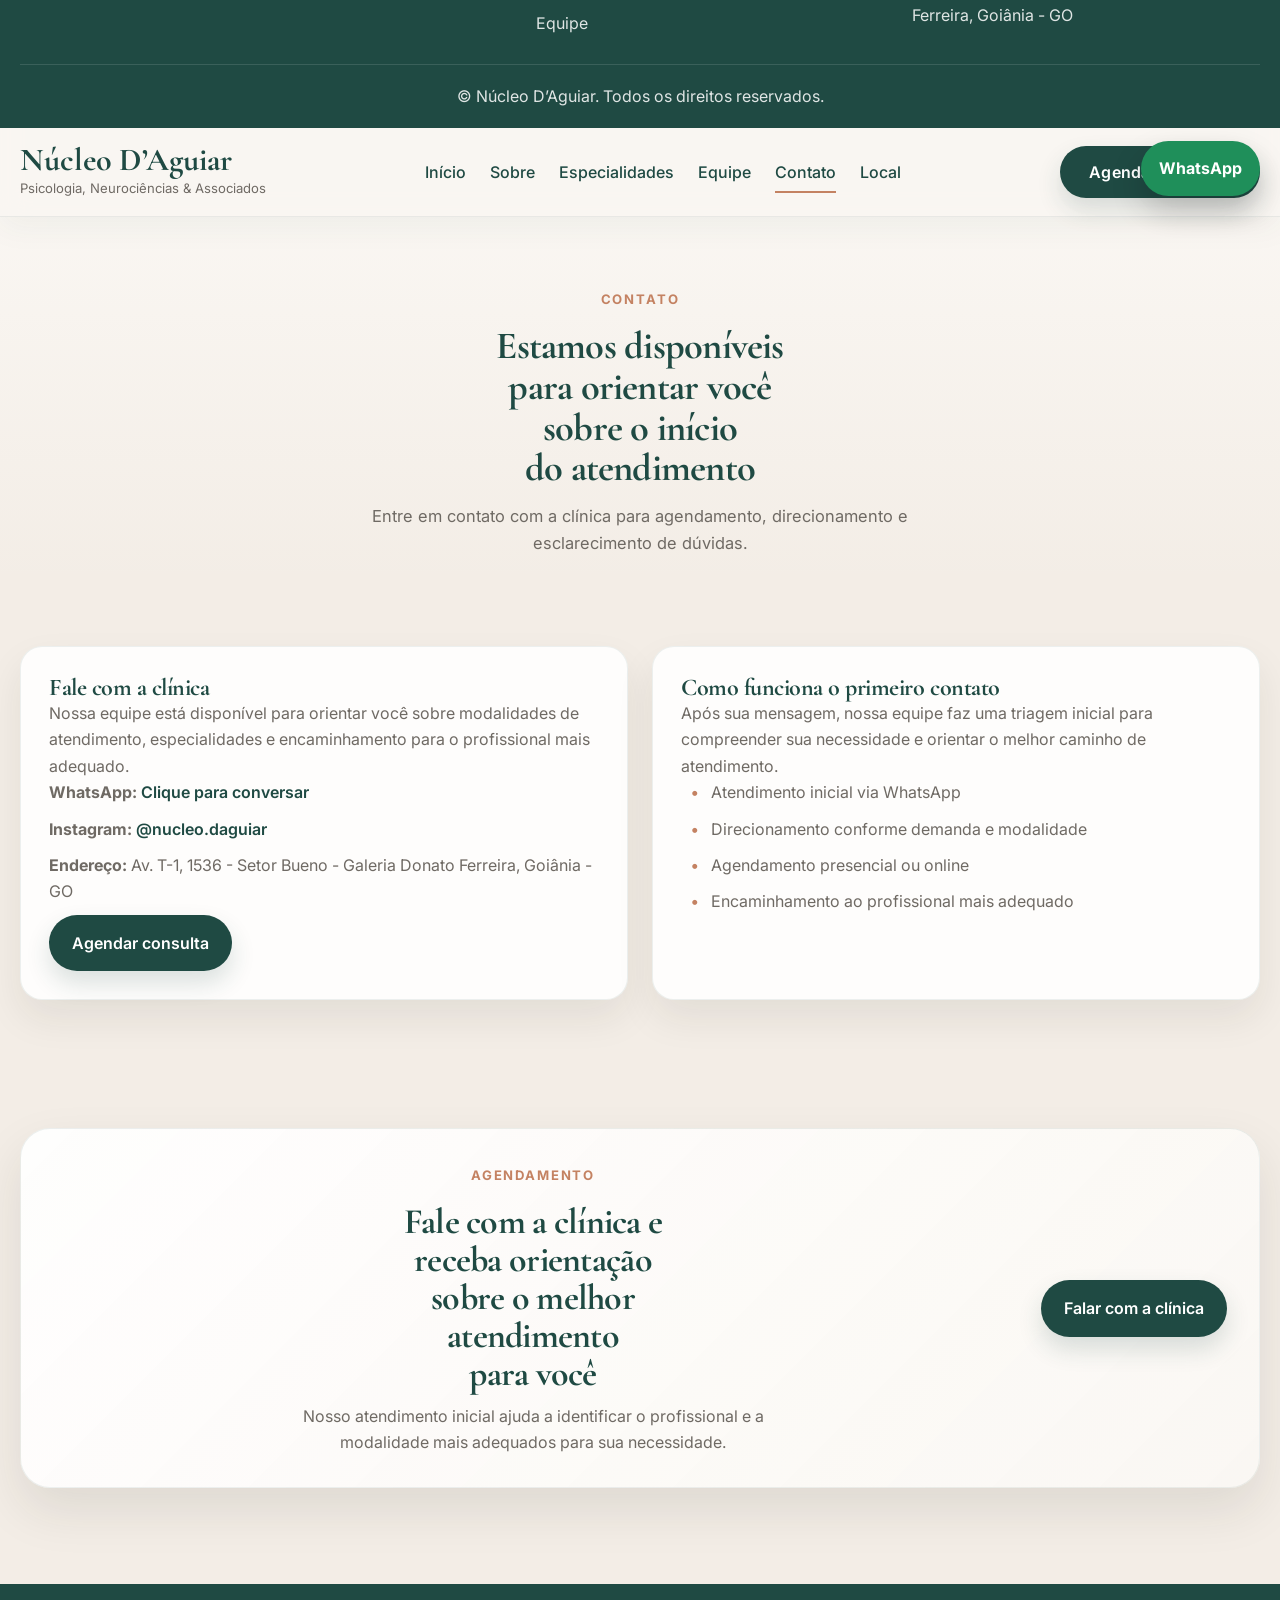
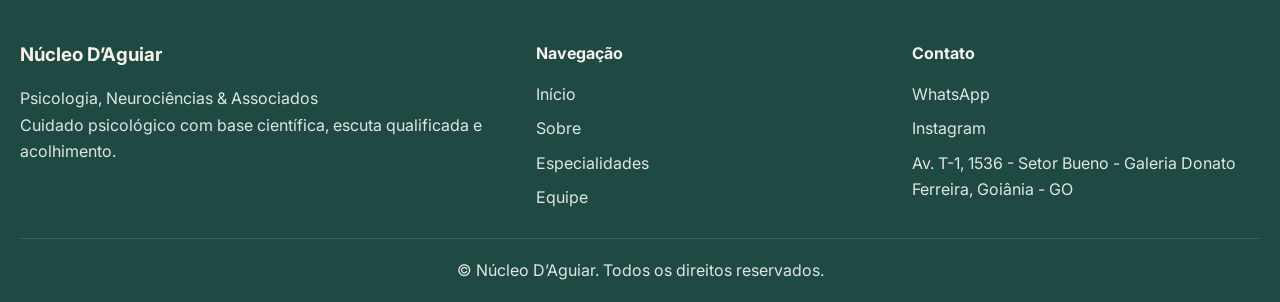
==== commit 3c6fbd41: "Update contato.html" ====
--- a/contato.html
+++ b/contato.html
@@ -11,6 +11,19 @@
   <link rel="stylesheet" href="assets/css/style.css?v=3" />
 </head>
 <body>
+  <header class="site-header"><!DOCTYPE html>
+<html lang="pt-BR">
+<head>
+  <meta charset="UTF-8" />
+  <meta name="viewport" content="width=device-width, initial-scale=1.0" />
+  <title>Contato | Núcleo D’Aguiar</title>
+  <meta name="description" content="Entre em contato com o Núcleo D’Aguiar e agende seu atendimento psicológico em Goiânia." />
+  <link rel="preconnect" href="https://fonts.googleapis.com">
+  <link rel="preconnect" href="https://fonts.gstatic.com" crossorigin>
+  <link href="https://fonts.googleapis.com/css2?family=Cormorant+Garamond:wght@500;600;700&family=Inter:wght@300;400;500;600;700&display=swap" rel="stylesheet">
+  <link rel="stylesheet" href="assets/css/style.css" />
+</head>
+<body>
   <header class="site-header">
     <div class="container header-wrap">
       <a href="index.html" class="brand" aria-label="Página inicial do Núcleo D’Aguiar">
@@ -44,9 +57,8 @@
 
     <section class="page-section">
       <div class="container">
-        <div class="cards-grid cards-2">
-
-          <article class="content-card fade-up">
+        <div class="cards-grid cards-2 fade-up">
+          <article class="content-card">
             <h2>Fale com a clínica</h2>
             <p>
               Nossa equipe está disponível para orientar você sobre modalidades de atendimento,
@@ -58,11 +70,9 @@
               <p><strong>Instagram:</strong> <a href="https://instagram.com/nucleo.daguiar" target="_blank">@nucleo.daguiar</a></p>
               <p><strong>Endereço:</strong> Av. T-1, 1536 - Setor Bueno - Galeria Donato Ferreira, Goiânia - GO</p>
             </div>
-
-            <a href="https://wa.me/5562991787997" target="_blank" class="btn btn-primary">Agendar consulta</a>
-          </article>
-
-          <article class="content-card fade-up">
+          </article>
+
+          <article class="content-card">
             <h2>Como funciona o primeiro contato</h2>
             <p>
               Após sua mensagem, nossa equipe faz uma triagem inicial para compreender sua necessidade
@@ -76,7 +86,6 @@
               <li>Encaminhamento ao profissional mais adequado</li>
             </ul>
           </article>
-
         </div>
       </div>
     </section>
@@ -88,7 +97,6 @@
           <h2>Fale com a clínica e receba orientação sobre o melhor atendimento para você</h2>
           <p>Nosso atendimento inicial ajuda a identificar o profissional e a modalidade mais adequados para sua necessidade.</p>
         </div>
-        <a href="https://wa.me/5562991787997" target="_blank" class="btn btn-primary">Falar com a clínica</a>
       </div>
     </section>
   </main>
@@ -127,6 +135,125 @@
   </footer>
 
   <a href="https://wa.me/5562991787997" target="_blank" class="floating-whatsapp" aria-label="Falar no WhatsApp">WhatsApp</a>
+  <script src="assets/js/script.js"></script>
+</body>
+</html>
+    <div class="container header-wrap">
+      <a href="index.html" class="brand" aria-label="Página inicial do Núcleo D’Aguiar">
+        <span class="brand-title">Núcleo D’Aguiar</span>
+        <span class="brand-subtitle">Psicologia, Neurociências & Associados</span>
+      </a>
+
+      <button class="menu-toggle" aria-label="Abrir menu" aria-expanded="false" aria-controls="menu-principal">☰</button>
+
+      <nav class="main-nav" id="menu-principal">
+        <a href="index.html">Início</a>
+        <a href="sobre.html">Sobre</a>
+        <a href="especialidades.html">Especialidades</a>
+        <a href="equipe.html">Equipe</a>
+        <a href="contato.html" class="active">Contato</a>
+        <a href="local.html">Local</a>
+      </nav>
+
+      <a href="https://wa.me/5562991787997" target="_blank" class="btn btn-primary desktop-cta">Agendar consulta</a>
+    </div>
+  </header>
+
+  <main>
+    <section class="page-hero">
+      <div class="container fade-up">
+        <span class="eyebrow">Contato</span>
+        <h1>Estamos disponíveis para orientar você sobre o início do atendimento</h1>
+        <p>Entre em contato com a clínica para agendamento, direcionamento e esclarecimento de dúvidas.</p>
+      </div>
+    </section>
+
+    <section class="page-section">
+      <div class="container">
+        <div class="cards-grid cards-2">
+
+          <article class="content-card fade-up">
+            <h2>Fale com a clínica</h2>
+            <p>
+              Nossa equipe está disponível para orientar você sobre modalidades de atendimento,
+              especialidades e encaminhamento para o profissional mais adequado.
+            </p>
+
+            <div class="contact-list">
+              <p><strong>WhatsApp:</strong> <a href="https://wa.me/5562991787997" target="_blank">Clique para conversar</a></p>
+              <p><strong>Instagram:</strong> <a href="https://instagram.com/nucleo.daguiar" target="_blank">@nucleo.daguiar</a></p>
+              <p><strong>Endereço:</strong> Av. T-1, 1536 - Setor Bueno - Galeria Donato Ferreira, Goiânia - GO</p>
+            </div>
+
+            <a href="https://wa.me/5562991787997" target="_blank" class="btn btn-primary">Agendar consulta</a>
+          </article>
+
+          <article class="content-card fade-up">
+            <h2>Como funciona o primeiro contato</h2>
+            <p>
+              Após sua mensagem, nossa equipe faz uma triagem inicial para compreender sua necessidade
+              e orientar o melhor caminho de atendimento.
+            </p>
+
+            <ul class="styled-list">
+              <li>Atendimento inicial via WhatsApp</li>
+              <li>Direcionamento conforme demanda e modalidade</li>
+              <li>Agendamento presencial ou online</li>
+              <li>Encaminhamento ao profissional mais adequado</li>
+            </ul>
+          </article>
+
+        </div>
+      </div>
+    </section>
+
+    <section class="cta-section">
+      <div class="container cta-box fade-up">
+        <div>
+          <span class="eyebrow">Agendamento</span>
+          <h2>Fale com a clínica e receba orientação sobre o melhor atendimento para você</h2>
+          <p>Nosso atendimento inicial ajuda a identificar o profissional e a modalidade mais adequados para sua necessidade.</p>
+        </div>
+        <a href="https://wa.me/5562991787997" target="_blank" class="btn btn-primary">Falar com a clínica</a>
+      </div>
+    </section>
+  </main>
+
+  <footer class="site-footer">
+    <div class="container footer-grid">
+      <div>
+        <h3>Núcleo D’Aguiar</h3>
+        <p>Psicologia, Neurociências & Associados</p>
+        <p>Cuidado psicológico com base científica, escuta qualificada e acolhimento.</p>
+      </div>
+
+      <div>
+        <h4>Navegação</h4>
+        <ul>
+          <li><a href="index.html">Início</a></li>
+          <li><a href="sobre.html">Sobre</a></li>
+          <li><a href="especialidades.html">Especialidades</a></li>
+          <li><a href="equipe.html">Equipe</a></li>
+        </ul>
+      </div>
+
+      <div>
+        <h4>Contato</h4>
+        <ul>
+          <li><a href="https://wa.me/5562991787997" target="_blank">WhatsApp</a></li>
+          <li><a href="https://instagram.com/nucleo.daguiar" target="_blank">Instagram</a></li>
+          <li>Av. T-1, 1536 - Setor Bueno - Galeria Donato Ferreira, Goiânia - GO</li>
+        </ul>
+      </div>
+    </div>
+
+    <div class="container footer-bottom">
+      <p>© Núcleo D’Aguiar. Todos os direitos reservados.</p>
+    </div>
+  </footer>
+
+  <a href="https://wa.me/5562991787997" target="_blank" class="floating-whatsapp" aria-label="Falar no WhatsApp">WhatsApp</a>
   <script src="assets/js/script.js?v=3"></script>
 </body>
 </html>
+
--- a/assets/css/style.css
+++ b/assets/css/style.css
@@ -6,19 +6,13 @@
   --muted:#6f6a64;
   --primary:#1F4A43;
   --accent:#C48262;
-  --border:rgba(31,74,:root{
-  --bg:#F3EDE6;
-  --bg-soft:#FAF7F3;
-  --white:#ffffff;
-  --text:#2f2f2f;
-  --muted:#6f6a64;
-  --primary:#1F4A43;
-  --accent:#C48262;
-  --border:rgba(31,74,67,.12);
+  --border:rgba(31,74,67,.10);
   --shadow:0 18px 40px rgba(42,36,30,.08);
+  --shadow-soft:0 12px 28px rgba(42,36,30,.06);
+  --shadow-strong:0 24px 60px rgba(42,36,30,.12);
   --radius:22px;
   --container:1240px;
-  --transition:.25s ease;
+  --transition:.28s ease;
 }
 
 *{
@@ -36,6 +30,7 @@
   color:var(--text);
   font-family:'Inter',sans-serif;
   line-height:1.65;
+  overflow-x:hidden;
 }
 
 img{
@@ -57,21 +52,21 @@
   margin:0 auto;
 }
 
-/* =========================
-   HEADER
-   ========================= */
+/* HEADER */
 
 .site-header{
   position:sticky;
   top:0;
   z-index:999;
-  background:rgba(250,247,243,.94);
-  backdrop-filter:blur(10px);
+  background:rgba(250,247,243,.92);
+  backdrop-filter:blur(14px);
+  -webkit-backdrop-filter:blur(14px);
   border-bottom:1px solid rgba(31,74,67,.08);
+  box-shadow:0 10px 30px rgba(31,74,67,.05);
 }
 
 .header-wrap{
-  min-height:84px;
+  min-height:88px;
   display:flex;
   align-items:center;
   justify-content:space-between;
@@ -129,9 +124,7 @@
   cursor:pointer;
 }
 
-/* =========================
-   BOTÕES
-   ========================= */
+/* BUTTONS */
 
 .btn{
   display:inline-flex;
@@ -148,26 +141,32 @@
 .btn-primary{
   background:var(--primary);
   color:#fff;
-  box-shadow:0 10px 22px rgba(31,74,67,.18);
+  box-shadow:0 12px 24px rgba(31,74,67,.16);
 }
 
 .btn-primary:hover{
   transform:translateY(-2px);
+  box-shadow:0 16px 30px rgba(31,74,67,.22);
 }
 
 .btn-secondary{
-  background:transparent;
-  color:var(--primary);
-  border-color:rgba(31,74,67,.24);
+  background:rgba(255,255,255,.55);
+  color:var(--primary);
+  border:1px solid rgba(31,74,67,.18);
+  backdrop-filter:blur(8px);
+  -webkit-backdrop-filter:blur(8px);
 }
 
 .btn-secondary:hover{
-  background:rgba(31,74,67,.05);
-}
-
-/* =========================
-   TIPOGRAFIA GLOBAL
-   ========================= */
+  background:rgba(255,255,255,.82);
+}
+
+.desktop-cta{
+  padding:12px 28px;
+  letter-spacing:.02em;
+}
+
+/* TYPOGRAPHY */
 
 .eyebrow{
   display:inline-block;
@@ -190,60 +189,123 @@
   font-family:'Cormorant Garamond', serif;
   color:var(--primary);
   line-height:1.06;
+  letter-spacing:-.02em;
   text-wrap:balance;
 }
 
-/* =========================
-   HERO HOME + CARROSSEL
-   ========================= */
+/* HERO HOME */
 
 .hero-home{
+  position:relative;
+  overflow:hidden;
   padding:56px 0 48px;
 }
 
+.hero-home::before{
+  content:"";
+  position:absolute;
+  width:520px;
+  height:520px;
+  border-radius:50%;
+  top:-180px;
+  left:-120px;
+  background:radial-gradient(circle, rgba(196,130,98,.12) 0%, rgba(196,130,98,0) 70%);
+  pointer-events:none;
+}
+
+.hero-home::after{
+  content:"";
+  position:absolute;
+  width:420px;
+  height:420px;
+  border-radius:50%;
+  right:-120px;
+  bottom:-180px;
+  background:radial-gradient(circle, rgba(31,74,67,.08) 0%, rgba(31,74,67,0) 70%);
+  pointer-events:none;
+}
+
 .hero-grid{
+  position:relative;
+  z-index:1;
   display:grid;
-  grid-template-columns:minmax(520px, 1fr) minmax(440px, 560px);
-  gap:56px;
+  grid-template-columns:minmax(520px, 1fr) minmax(460px, 580px);
+  gap:64px;
   align-items:center;
 }
 
 .hero-copy{
   max-width:760px;
-  margin-left:auto;
-  margin-right:auto;
+  margin-inline:auto;
   text-align:center;
 }
 
 .hero-copy h1{
-  font-size:clamp(3rem, 4.2vw, 4.25rem);
-  line-height:1.02;
-  max-width:9.5ch;
+  font-size:clamp(3rem, 4vw, 4.4rem);
+  line-height:1.01;
+  max-width:9ch;
   margin:0 auto 18px;
 }
 
 .hero-copy p{
+  max-width:50ch;
+  margin:0 auto 22px;
   font-size:1.08rem;
-  max-width:48ch;
-  margin:0 auto;
   color:var(--muted);
+}
+
+.hero-mini-highlights{
+  display:flex;
+  flex-wrap:wrap;
+  justify-content:center;
+  gap:12px;
+  margin-top:20px;
+}
+
+.hero-mini-highlights span{
+  display:inline-flex;
+  align-items:center;
+  justify-content:center;
+  padding:10px 16px;
+  border-radius:999px;
+  background:rgba(255,255,255,.72);
+  border:1px solid rgba(31,74,67,.08);
+  color:var(--primary);
+  font-size:.92rem;
+  font-weight:600;
+  box-shadow:0 8px 22px rgba(0,0,0,.04);
 }
 
 .hero-card{
   position:relative;
-  background:linear-gradient(180deg, rgba(255,255,255,.76), rgba(255,255,255,.95));
+  background:linear-gradient(180deg, rgba(255,255,255,.82), rgba(255,255,255,.97));
   border:1px solid rgba(31,74,67,.08);
-  border-radius:30px;
+  border-radius:34px;
   padding:20px;
-  box-shadow:var(--shadow);
+  box-shadow:var(--shadow-strong);
+  transition:transform .35s ease, box-shadow .35s ease;
+}
+
+.hero-card:hover{
+  transform:translateY(-4px);
+  box-shadow:0 30px 70px rgba(42,36,30,.14);
 }
 
 .hero-carousel-track{
   position:relative;
-  border-radius:22px;
+  min-height:560px;
+  border-radius:26px;
   overflow:hidden;
-  min-height:520px;
   background:#efe9e2;
+}
+
+.hero-carousel-track::after{
+  content:"";
+  position:absolute;
+  inset:0;
+  background:linear-gradient(to top, rgba(0,0,0,.16), rgba(0,0,0,0) 42%);
+  pointer-events:none;
+  z-index:2;
 }
 
 .carousel-image{
@@ -252,76 +314,75 @@
   width:100%;
   height:100%;
   object-fit:cover;
+  object-position:center;
   opacity:0;
-  transition:opacity .6s ease;
+  transform:scale(1.03);
+  transition:opacity .9s ease, transform 5s ease;
 }
 
 .carousel-image.active{
   opacity:1;
   z-index:1;
+  transform:scale(1);
 }
 
 .carousel-btn{
   position:absolute;
   top:50%;
   transform:translateY(-50%);
-  z-index:3;
-  width:46px;
-  height:46px;
+  z-index:4;
+  width:52px;
+  height:52px;
   border:none;
   border-radius:999px;
-  background:rgba(31,74,67,.88);
+  background:rgba(31,74,67,.86);
   color:#fff;
-  font-size:1.7rem;
+  font-size:1.8rem;
   line-height:1;
   cursor:pointer;
-  box-shadow:0 10px 24px rgba(0,0,0,.18);
+  box-shadow:0 14px 28px rgba(0,0,0,.18);
+  transition:transform .22s ease, background .22s ease, box-shadow .22s ease;
+}
+
+.carousel-btn:hover{
+  transform:translateY(-50%) scale(1.08);
+  background:var(--primary);
+  box-shadow:0 18px 34px rgba(0,0,0,.22);
+}
+
+.carousel-btn.prev{ left:24px; }
+.carousel-btn.next{ right:24px; }
+
+.carousel-dots{
+  position:absolute;
+  left:50%;
+  bottom:22px;
+  transform:translateX(-50%);
+  z-index:4;
+  display:flex;
+  gap:10px;
+}
+
+.carousel-dot{
+  width:11px;
+  height:11px;
+  border:none;
+  border-radius:50%;
+  background:rgba(255,255,255,.48);
+  box-shadow:0 2px 10px rgba(0,0,0,.10);
+  cursor:pointer;
   transition:transform .2s ease, background .2s ease;
 }
 
-.carousel-btn:hover{
-  transform:translateY(-50%) scale(1.04);
-  background:var(--primary);
-}
-
-.carousel-btn.prev{
-  left:24px;
-}
-
-.carousel-btn.next{
-  right:24px;
-}
-
-.hero-note{
-  position:absolute;
-  left:24px;
-  right:24px;
-  bottom:20px;
-  z-index:3;
-  background:rgba(250,247,243,.92);
-  backdrop-filter:blur(8px);
-  border-radius:20px;
-  padding:18px 20px;
-  box-shadow:0 8px 24px rgba(0,0,0,.08);
-}
-
-.hero-note strong{
-  display:block;
-  color:var(--primary);
-  margin-bottom:6px;
-}
-
-.hero-note p{
-  color:var(--muted);
-  font-size:.98rem;
-}
-
-/* =========================
-   HERO INTERNO PADRONIZADO
-   ========================= */
+.carousel-dot.active{
+  background:#fff;
+  transform:scale(1.18);
+}
+
+/* PAGE HERO */
 
 .page-hero{
-  padding:72px 0 26px;
+  padding:68px 0 24px;
   background:linear-gradient(180deg, rgba(250,247,243,.94), rgba(243,237,230,0));
   text-align:center;
 }
@@ -331,9 +392,9 @@
 }
 
 .page-hero h1{
-  font-size:clamp(2.35rem, 3vw, 3.15rem);
+  font-size:clamp(2.3rem, 3vw, 3.1rem);
   max-width:16ch;
-  margin:0 auto 16px;
+  margin:0 auto 14px;
 }
 
 .page-hero p{
@@ -343,21 +404,7 @@
   margin:0 auto;
 }
 
-/* =========================
-   SEÇÕES
-   ========================= */
-
-.section-heading{
-  max-width:980px;
-  margin:0 auto 28px;
-  text-align:center;
-}
-
-.section-heading h2{
-  font-size:clamp(2rem, 2.8vw, 2.7rem);
-  max-width:18ch;
-  margin:0 auto;
-}
+/* SECTIONS */
 
 .trust-section,
 .about-preview,
@@ -371,30 +418,31 @@
   padding:64px 0;
 }
 
-.soft-bg{
-  background:var(--bg-soft);
-}
-
-/* =========================
-   GRIDS E CARDS
-   ========================= */
+.section-heading{
+  max-width:980px;
+  margin:0 auto 28px;
+  text-align:center;
+}
+
+.section-heading h2{
+  font-size:clamp(2rem, 2.8vw, 2.7rem);
+  max-width:18ch;
+  margin:0 auto;
+}
+
+/* GRIDS */
 
 .cards-grid{
   display:grid;
   gap:24px;
-}
-
-.cards-2{
-  grid-template-columns:repeat(2,minmax(0,1fr));
-}
-
-.cards-3{
-  grid-template-columns:repeat(3,minmax(0,1fr));
-}
-
-.cards-4{
-  grid-template-columns:repeat(4,minmax(0,1fr));
-}
+  align-items:stretch;
+}
+
+.cards-2{ grid-template-columns:repeat(2, minmax(0, 1fr)); }
+.cards-3{ grid-template-columns:repeat(3, minmax(0, 1fr)); }
+.cards-4{ grid-template-columns:repeat(4, minmax(0, 1fr)); }
+
+/* CARDS */
 
 .feature-card,
 .service-card,
@@ -405,10 +453,26 @@
 .content-card,
 .team-card,
 .team-mini-card{
-  background:rgba(255,255,255,.84);
-  border:1px solid var(--border);
+  background:rgba(255,255,255,.88);
+  border:1px solid rgba(31,74,67,.08);
   border-radius:var(--radius);
-  box-shadow:var(--shadow);
+  box-shadow:0 18px 38px rgba(42,36,30,.08);
+  transition:transform .28s ease, box-shadow .28s ease, border-color .28s ease, background .28s ease;
+}
+
+.feature-card:hover,
+.service-card:hover,
+.mode-card:hover,
+.step-card:hover,
+.info-card:hover,
+.mini-info-card:hover,
+.content-card:hover,
+.team-card:hover,
+.team-mini-card:hover{
+  transform:translateY(-6px);
+  box-shadow:0 24px 50px rgba(42,36,30,.12);
+  border-color:rgba(31,74,67,.16);
+  background:rgba(255,255,255,.96);
 }
 
 .feature-card,
@@ -455,15 +519,13 @@
   color:var(--primary);
 }
 
-/* =========================
-   BLOCOS DUPLOS
-   ========================= */
+/* SPLIT */
 
 .split-section{
   display:grid;
-  grid-template-columns:1fr 1fr;
-  gap:32px;
-  align-items:start;
+  grid-template-columns:1fr 1.1fr;
+  gap:48px;
+  align-items:center;
 }
 
 .section-copy{
@@ -483,8 +545,7 @@
 }
 
 .section-copy .btn{
-  margin-left:auto;
-  margin-right:auto;
+  margin-inline:auto;
 }
 
 .highlight-box{
@@ -512,13 +573,15 @@
   color:var(--muted);
 }
 
-/* =========================
-   EQUIPE RESUMIDA HOME
-   ========================= */
+/* TEAM HOME */
 
 .team-mini-card{
-  padding:22px;
+  padding:22px 18px;
   text-align:center;
+  display:flex;
+  flex-direction:column;
+  justify-content:flex-start;
+  min-height:100%;
 }
 
 .team-mini-card img{
@@ -528,17 +591,25 @@
   border-radius:50%;
   margin:0 auto 16px;
   border:4px solid rgba(196,130,98,.18);
+  transition:transform .35s ease, box-shadow .35s ease;
+}
+
+.team-mini-card:hover img{
+  transform:scale(1.05);
+  box-shadow:0 16px 28px rgba(42,36,30,.12);
 }
 
 .team-mini-card h3{
   color:var(--primary);
-  font-size:1.08rem;
-  margin-bottom:6px;
+  font-size:1.05rem;
+  margin-bottom:8px;
+  line-height:1.35;
 }
 
 .team-mini-card p{
   color:var(--muted);
   font-size:.95rem;
+  line-height:1.45;
 }
 
 .section-cta.center{
@@ -546,9 +617,14 @@
   margin-top:28px;
 }
 
-/* =========================
-   PASSOS
-   ========================= */
+/* STEPS */
+
+.step-card{
+  min-height:100%;
+  display:flex;
+  flex-direction:column;
+  justify-content:flex-start;
+}
 
 .step-number{
   display:inline-flex;
@@ -563,9 +639,7 @@
   margin-bottom:16px;
 }
 
-/* =========================
-   CONTATO
-   ========================= */
+/* CONTACT */
 
 .contact-list p{
   margin-bottom:10px;
@@ -576,32 +650,34 @@
   font-weight:600;
 }
 
-/* =========================
-   MAPA
-   ========================= */
+/* MAP */
+
+.hero-actions{
+  margin-top:8px;
+  display:flex;
+  align-items:center;
+  justify-content:center;
+}
 
 .map-box{
-  min-height:360px;
   border-radius:24px;
   overflow:hidden;
-  box-shadow:var(--shadow);
-  border:1px solid var(--border);
+  box-shadow:0 20px 40px rgba(0,0,0,.12);
+  transition:transform .3s ease, box-shadow .3s ease;
+}
+
+.map-box:hover{
+  transform:translateY(-4px);
+  box-shadow:0 28px 58px rgba(0,0,0,.16);
 }
 
 .map-box iframe{
   width:100%;
-  height:100%;
-  min-height:420px;
+  height:420px;
   border:0;
 }
 
-/* =========================
-   PÁGINAS INTERNAS
-   ========================= */
-
-.narrow{
-  width:min(100% - 32px, 920px);
-}
+/* INTERNAL */
 
 .styled-list{
   padding-left:18px;
@@ -622,62 +698,10 @@
   font-weight:700;
 }
 
-.specialty-block + .specialty-block{
-  margin-top:28px;
-}
-
-.specialty-head{
-  max-width:1020px;
-  margin:0 auto 14px;
-  text-align:center;
-}
-
-.specialty-tag{
-  display:inline-block;
-  margin-bottom:8px;
-  color:var(--accent);
-  font-weight:700;
-  text-transform:uppercase;
-  letter-spacing:.08em;
-  font-size:.78rem;
-}
-
-.specialty-head h2{
-  font-size:clamp(1.85rem, 2.6vw, 2.35rem);
-  max-width:20ch;
-  margin:0 auto;
-}
-
-.sub-block{
-  margin-top:22px;
-  padding-top:20px;
-  border-top:1px solid rgba(31,74,67,.1);
-}
-
-.modality-label{
-  margin-top:18px;
-  color:var(--primary) !important;
-  font-weight:600;
-}
-
-/* =========================
-   EQUIPE COMPLETA
-   ========================= */
-
-.team-full-grid{
-  gap:24px;
-}
-
 .team-card{
   overflow:hidden;
   display:grid;
   grid-template-columns:220px 1fr;
-  transition:transform .25s ease, box-shadow .25s ease;
-}
-
-.team-card:hover{
-  transform:translateY(-4px);
-  box-shadow:0 20px 44px rgba(0,0,0,.08);
 }
 
 .team-card img{
@@ -685,6 +709,11 @@
   height:100%;
   min-height:100%;
   object-fit:cover;
+  transition:transform .45s ease;
+}
+
+.team-card:hover img{
+  transform:scale(1.03);
 }
 
 .team-card-content{
@@ -721,20 +750,18 @@
   margin-top:8px;
 }
 
-/* =========================
-   CTA FINAL
-   ========================= */
+/* CTA */
 
 .cta-box{
-  background:linear-gradient(135deg, rgba(255,255,255,.88), rgba(250,247,243,.98));
-  border:1px solid var(--border);
+  background:linear-gradient(135deg, rgba(255,255,255,.92), rgba(250,247,243,.98));
+  border:1px solid rgba(31,74,67,.08);
   border-radius:30px;
   padding:32px;
-  box-shadow:var(--shadow);
-  display:flex;
+  box-shadow:0 22px 50px rgba(42,36,30,.10);
+  display:grid;
+  grid-template-columns:1fr auto;
   align-items:center;
-  justify-content:space-between;
-  gap:24px;
+  gap:28px;
   text-align:center;
 }
 
@@ -747,20 +774,20 @@
   font-size:clamp(1.9rem, 2.8vw, 2.45rem);
   margin-bottom:10px;
   max-width:18ch;
-  margin-left:auto;
-  margin-right:auto;
+  margin-inline:auto;
 }
 
 .cta-box p{
   color:var(--muted);
   max-width:52ch;
-  margin-left:auto;
-  margin-right:auto;
-}
-
-/* =========================
-   FOOTER
-   ========================= */
+  margin-inline:auto;
+}
+
+.cta-box .btn{
+  justify-self:end;
+}
+
+/* FOOTER */
 
 .site-footer{
   background:var(--primary);
@@ -797,9 +824,7 @@
   text-align:center;
 }
 
-/* =========================
-   WHATSAPP FLUTUANTE
-   ========================= */
+/* FLOATING */
 
 .floating-whatsapp{
   position:fixed;
@@ -810,51 +835,61 @@
   color:#fff;
   padding:14px 18px;
   border-radius:999px;
-  box-shadow:0 14px 28px rgba(0,0,0,.16);
+  box-shadow:0 16px 32px rgba(0,0,0,.18);
   font-weight:700;
-}
-
-.center{
-  text-align:center;
-}
-
-/* =========================
-   NOTEBOOK / DESKTOP MÉDIO
-   ========================= */
+  transition:transform .22s ease, box-shadow .22s ease;
+}
+
+.floating-whatsapp:hover{
+  transform:translateY(-3px);
+  box-shadow:0 22px 36px rgba(0,0,0,.22);
+}
+
+/* ANIMATION */
+
+.fade-up{
+  opacity:0;
+  transform:translateY(34px);
+  transition:opacity .8s ease, transform .8s ease;
+}
+
+.fade-up.visible{
+  opacity:1;
+  transform:translateY(0);
+}
+
+/* RESPONSIVE */
 
 @media (max-width: 1180px){
-  .hero-grid{
+  .hero-grid,
+  .split-section,
+  .footer-grid,
+  .team-card,
+  .cta-box{
     grid-template-columns:1fr;
-    gap:34px;
-  }
-
-  .hero-copy{
-    max-width:760px;
-  }
-
-  .hero-copy h1{
-    max-width:11ch;
-  }
-
-  .split-section,
-  .cards-4,
-  .footer-grid,
-  .team-card{
-    grid-template-columns:1fr;
+  }
+
+  .cards-4{
+    grid-template-columns:repeat(2,minmax(0,1fr));
   }
 
   .cards-3{
     grid-template-columns:repeat(2,minmax(0,1fr));
   }
 
+  .hero-card{
+    max-width:720px;
+    margin-inline:auto;
+  }
+
+  .cta-box .btn{
+    justify-self:center;
+  }
+
   .team-card img{
     height:340px;
   }
 }
-
-/* =========================
-   MOBILE MENU + RESPONSIVO
-   ========================= */
 
 @media (max-width: 860px){
   .menu-toggle{
@@ -884,18 +919,33 @@
   }
 
   .cards-2,
-  .cards-3{
+  .cards-3,
+  .cards-4{
     grid-template-columns:1fr;
   }
 
   .hero-grid{
     grid-template-columns:1fr;
-    gap:30px;
-  }
-
-  .cta-box{
-    flex-direction:column;
-    align-items:center;
+    gap:32px;
+  }
+
+  .hero-home::before,
+  .hero-home::after{
+    display:none;
+  }
+
+  .feature-card:hover,
+  .service-card:hover,
+  .mode-card:hover,
+  .step-card:hover,
+  .info-card:hover,
+  .mini-info-card:hover,
+  .content-card:hover,
+  .team-card:hover,
+  .team-mini-card:hover,
+  .hero-card:hover,
+  .map-box:hover{
+    transform:none;
   }
 
   .header-wrap{
@@ -903,13 +953,9 @@
   }
 }
 
-/* =========================
-   MOBILE
-   ========================= */
-
-@media screen and (max-width: 640px){
+@media (max-width: 640px){
   .hero-home{
-    padding:44px 0 28px;
+    padding:44px 0 30px;
   }
 
   .hero-copy h1{
@@ -918,8 +964,17 @@
   }
 
   .hero-copy p{
+    max-width:32ch;
     font-size:.98rem;
-    max-width:32ch;
+  }
+
+  .hero-mini-highlights{
+    gap:8px;
+  }
+
+  .hero-mini-highlights span{
+    font-size:.84rem;
+    padding:8px 12px;
   }
 
   .hero-card{
@@ -928,39 +983,35 @@
   }
 
   .hero-carousel-track{
-    min-height:320px;
+    min-height:340px;
     border-radius:16px;
   }
 
   .carousel-btn{
-    width:40px;
-    height:40px;
+    width:42px;
+    height:42px;
     font-size:1.4rem;
   }
 
-  .carousel-btn.prev{
-    left:18px;
-  }
-
-  .carousel-btn.next{
-    right:18px;
-  }
-
-  .hero-note{
-    left:14px;
+  .carousel-btn.prev{ left:16px; }
+  .carousel-btn.next{ right:16px; }
+
+  .carousel-dots{
+    bottom:16px;
+  }
+
+  .map-box iframe{
+    height:320px;
+  }
+
+  .floating-whatsapp{
     right:14px;
     bottom:14px;
-    padding:14px 16px;
-    border-radius:16px;
-  }
-
-  .hero-note p{
-    font-size:.92rem;
+    padding:12px 16px;
   }
 }
 
 @media (max-width: 560px){
-  .hero-home,
   .trust-section,
   .about-preview,
   .specialties-preview,
@@ -981,1320 +1032,7 @@
     width:100%;
   }
 
-  .hero-actions{
-    flex-direction:column;
-    align-items:center;
-  }
-
   .team-card-content .btn{
     align-self:stretch;
   }
-
-  .floating-whatsapp{
-    right:14px;
-    bottom:14px;
-    padding:12px 16px;
-  }
-}67,.12);
-  --shadow:0 18px 40px rgba(42,36,30,.08);
-  --radius:22px;
-  --container:1240px;
-  --transition:.25s ease;
-}
-
-*{
-  box-sizing:border-box;
-  margin:0;
-  padding:0;
-}
-
-html{
-  scroll-behavior:smooth;
-}
-
-body{
-  background:var(--bg);
-  color:var(--text);
-  font-family:'Inter',sans-serif;
-  line-height:1.65;
-}
-
-img{
-  max-width:100%;
-  display:block;
-}
-
-a{
-  color:inherit;
-  text-decoration:none;
-}
-
-ul{
-  list-style:none;
-}
-
-.container{
-  width:min(100% - 32px, var(--container));
-  margin:0 auto;
-}
-
-/* =========================
-   HEADER
-   ========================= */
-
-.site-header{
-  position:sticky;
-  top:0;
-  z-index:999;
-  background:rgba(250,247,243,.92);
-  backdrop-filter:blur(10px);
-  border-bottom:1px solid rgba(31,74,67,.08);
-}
-
-.header-wrap{
-  min-height:84px;
-  display:flex;
-  align-items:center;
-  justify-content:space-between;
-  gap:20px;
-}
-
-.brand{
-  display:flex;
-  flex-direction:column;
-  gap:2px;
-}
-
-.brand-title{
-  font-family:'Cormorant Garamond', serif;
-  font-size:2rem;
-  line-height:1;
-  color:var(--primary);
-  font-weight:700;
-}
-
-.brand-subtitle{
-  font-size:.82rem;
-  color:var(--muted);
-}
-
-.main-nav{
-  display:flex;
-  align-items:center;
-  gap:24px;
-}
-
-.main-nav a{
-  color:var(--primary);
-  font-weight:500;
-  position:relative;
-}
-
-.main-nav a.active::after,
-.main-nav a:hover::after{
-  content:"";
-  position:absolute;
-  left:0;
-  bottom:-8px;
-  width:100%;
-  height:2px;
-  background:var(--accent);
-}
-
-.menu-toggle{
-  display:none;
-  border:none;
-  background:none;
-  font-size:1.6rem;
-  color:var(--primary);
-  cursor:pointer;
-}
-
-/* =========================
-   BOTÕES
-   ========================= */
-
-.btn{
-  display:inline-flex;
-  align-items:center;
-  justify-content:center;
-  gap:8px;
-  padding:14px 22px;
-  border-radius:999px;
-  font-weight:600;
-  transition:var(--transition);
-  border:1px solid transparent;
-}
-
-.btn-primary{
-  background:var(--primary);
-  color:#fff;
-  box-shadow:0 10px 22px rgba(31,74,67,.18);
-}
-
-.btn-primary:hover{
-  transform:translateY(-2px);
-}
-
-.btn-secondary{
-  background:transparent;
-  color:var(--primary);
-  border-color:rgba(31,74,67,.24);
-}
-
-.btn-secondary:hover{
-  background:rgba(31,74,67,.05);
-}
-
-/* =========================
-   TIPOGRAFIA GLOBAL
-   ========================= */
-
-.eyebrow{
-  display:inline-block;
-  font-size:.8rem;
-  letter-spacing:.12em;
-  text-transform:uppercase;
-  color:var(--accent);
-  font-weight:700;
-  margin-bottom:16px;
-}
-
-.hero-copy h1,
-.page-hero h1,
-.section-heading h2,
-.section-copy h2,
-.cta-box h2,
-.specialty-head h2,
-.team-card-content h2,
-.content-card h2{
-  font-family:'Cormorant Garamond', serif;
-  color:var(--primary);
-  line-height:1.08;
-  text-wrap:balance;
-}
-
-.hero-copy,
-.page-hero .container,
-.section-heading,
-.cta-box > div,
-.specialty-head{
-  text-align:center;
-}
-
-/* =========================
-   HERO HOME + CARROSSEL
-   ========================= */
-
-.hero-home{
-  padding:72px 0 56px;
-}
-
-.hero-grid{
-  display:grid;
-  grid-template-columns:minmax(420px, 1fr) minmax(420px, 560px);
-  gap:48px;
-  align-items:center;
-}
-
-.hero-copy{
-  max-width:680px;
-  margin-left:auto;
-  margin-right:auto;
-}
-
-.hero-copy h1{
-  font-size:clamp(2.8rem, 4vw, 4.1rem);
-  line-height:1.02;
-  max-width:10.5ch;
-  margin:0 auto 18px;
-}
-
-.hero-copy p{
-  font-size:1.08rem;
-  max-width:44ch;
-  margin:0 auto;
-  color:var(--muted);
-}
-
-.hero-card{
-  position:relative;
-  background:linear-gradient(180deg, rgba(255,255,255,.76), rgba(255,255,255,.95));
-  border:1px solid rgba(31,74,67,.08);
-  border-radius:30px;
-  padding:22px;
-  box-shadow:var(--shadow);
-}
-
-.hero-carousel-track{
-  position:relative;
-  border-radius:22px;
-  overflow:hidden;
-  min-height:520px;
-  background:#efe9e2;
-}
-
-.carousel-image{
-  position:absolute;
-  inset:0;
-  width:100%;
-  height:100%;
-  object-fit:cover;
-  opacity:0;
-  transition:opacity .6s ease;
-}
-
-.carousel-image.active{
-  opacity:1;
-  z-index:1;
-}
-
-.carousel-btn{
-  position:absolute;
-  top:50%;
-  transform:translateY(-50%);
-  z-index:3;
-  width:46px;
-  height:46px;
-  border:none;
-  border-radius:999px;
-  background:rgba(31,74,67,.88);
-  color:#fff;
-  font-size:1.7rem;
-  line-height:1;
-  cursor:pointer;
-  box-shadow:0 10px 24px rgba(0,0,0,.18);
-  transition:transform .2s ease, background .2s ease;
-}
-
-.carousel-btn:hover{
-  transform:translateY(-50%) scale(1.04);
-  background:var(--primary);
-}
-
-.carousel-btn.prev{
-  left:36px;
-}
-
-.carousel-btn.next{
-  right:36px;
-}
-
-.hero-note{
-  position:absolute;
-  left:28px;
-  right:28px;
-  bottom:22px;
-  z-index:3;
-  background:rgba(250,247,243,.92);
-  backdrop-filter:blur(8px);
-  border-radius:20px;
-  padding:18px 20px;
-  box-shadow:0 8px 24px rgba(0,0,0,.08);
-}
-
-.hero-note strong{
-  display:block;
-  color:var(--primary);
-  margin-bottom:6px;
-}
-
-.hero-note p{
-  color:var(--muted);
-  font-size:.98rem;
-}
-
-/* =========================
-   HERO INTERNO
-   ========================= */
-
-.page-hero{
-  padding:96px 0 40px;
-  background:linear-gradient(180deg, rgba(250,247,243,.94), rgba(243,237,230,0));
-  text-align:center;
-}
-
-.page-hero h1{
-  font-size:clamp(2.4rem, 3.6vw, 3.1rem);
-  max-width:18ch;
-  margin:0 auto 14px;
-}
-
-.page-hero p{
-  max-width:62ch;
-  color:var(--muted);
-  font-size:1.04rem;
-  margin:0 auto;
-}
-
-/* =========================
-   SEÇÕES
-   ========================= */
-
-.section-heading{
-  max-width:980px;
-  margin:0 auto 34px;
-}
-
-.section-heading.center{
-  text-align:center;
-}
-
-.section-heading h2{
-  font-size:clamp(2rem, 3vw, 2.8rem);
-  max-width:20ch;
-  margin:0 auto;
-}
-
-.trust-section,
-.about-preview,
-.specialties-preview,
-.modalidades-section,
-.team-preview,
-.steps-section,
-.contact-preview,
-.page-section,
-.cta-section{
-  padding:80px 0;
-}
-
-.soft-bg{
-  background:var(--bg-soft);
-}
-
-/* =========================
-   GRIDS E CARDS
-   ========================= */
-
-.cards-grid{
-  display:grid;
-  gap:24px;
-}
-
-.cards-2{
-  grid-template-columns:repeat(2,minmax(0,1fr));
-}
-
-.cards-3{
-  grid-template-columns:repeat(3,minmax(0,1fr));
-}
-
-.cards-4{
-  grid-template-columns:repeat(4,minmax(0,1fr));
-}
-
-.feature-card,
-.service-card,
-.mode-card,
-.step-card,
-.info-card,
-.mini-info-card,
-.content-card,
-.team-card,
-.team-mini-card{
-  background:rgba(255,255,255,.84);
-  border:1px solid var(--border);
-  border-radius:var(--radius);
-  box-shadow:var(--shadow);
-}
-
-.feature-card,
-.service-card,
-.mode-card,
-.step-card,
-.info-card,
-.mini-info-card,
-.content-card{
-  padding:30px;
-}
-
-.feature-card h3,
-.service-card h3,
-.mode-card h3,
-.step-card h3,
-.info-card h3,
-.mini-info-card h3{
-  color:var(--primary);
-  margin-bottom:12px;
-  font-size:1.22rem;
-}
-
-.feature-card p,
-.service-card p,
-.mode-card p,
-.step-card p,
-.info-card p,
-.mini-info-card p,
-.content-card p{
-  color:var(--muted);
-}
-
-.feature-icon{
-  color:var(--accent);
-  font-size:1.4rem;
-  margin-bottom:14px;
-}
-
-.service-card a{
-  display:inline-block;
-  margin-top:16px;
-  font-weight:700;
-  color:var(--primary);
-}
-
-/* =========================
-   BLOCO SOBRE HOME / LOCAL / CONTATO
-   ========================= */
-
-.split-section{
-  display:grid;
-  grid-template-columns:1fr 1fr;
-  gap:28px;
-  align-items:start;
-}
-
-.section-copy{
-  max-width:760px;
-}
-
-.section-copy h2{
-  font-size:clamp(2rem, 3vw, 2.8rem);
-  margin-bottom:18px;
-  text-align:center;
-}
-
-.section-copy p{
-  color:var(--muted);
-  margin-bottom:16px;
-  text-align:center;
-}
-
-.section-copy .btn{
-  margin-left:auto;
-  margin-right:auto;
-}
-
-.highlight-box{
-  background:rgba(255,255,255,.84);
-  border:1px solid var(--border);
-  border-radius:28px;
-  padding:28px;
-  box-shadow:var(--shadow);
-}
-
-.highlight-item + .highlight-item{
-  margin-top:18px;
-  padding-top:18px;
-  border-top:1px solid rgba(31,74,67,.1);
-}
-
-.highlight-item strong{
-  color:var(--primary);
-  display:block;
-  margin-bottom:4px;
-  font-size:1.1rem;
-}
-
-.highlight-item span{
-  color:var(--muted);
-}
-
-/* =========================
-   EQUIPE RESUMIDA HOME
-   ========================= */
-
-.team-mini-card{
-  padding:22px;
-  text-align:center;
-}
-
-.team-mini-card img{
-  width:110px;
-  height:110px;
-  object-fit:cover;
-  border-radius:50%;
-  margin:0 auto 16px;
-  border:4px solid rgba(196,130,98,.18);
-}
-
-.team-mini-card h3{
-  color:var(--primary);
-  font-size:1.1rem;
-  margin-bottom:6px;
-}
-
-.team-mini-card p{
-  color:var(--muted);
-  font-size:.95rem;
-}
-
-.section-cta.center{
-  text-align:center;
-  margin-top:28px;
-}
-
-/* =========================
-   PASSOS
-   ========================= */
-
-.step-number{
-  display:inline-flex;
-  width:54px;
-  height:54px;
-  border-radius:50%;
-  align-items:center;
-  justify-content:center;
-  background:rgba(196,130,98,.14);
-  color:var(--accent);
-  font-weight:700;
-  margin-bottom:16px;
-}
-
-/* =========================
-   CONTATO
-   ========================= */
-
-.contact-list p{
-  margin-bottom:10px;
-}
-
-.contact-list a{
-  color:var(--primary);
-  font-weight:600;
-}
-
-/* =========================
-   MAPA
-   ========================= */
-
-.map-box{
-  min-height:360px;
-  border-radius:24px;
-  overflow:hidden;
-  box-shadow:var(--shadow);
-  border:1px solid var(--border);
-}
-
-.map-box iframe{
-  width:100%;
-  height:100%;
-  min-height:420px;
-  border:0;
-}
-
-/* =========================
-   PÁGINAS INTERNAS
-   ========================= */
-
-.narrow{
-  width:min(100% - 32px, 900px);
-}
-
-.styled-list{
-  padding-left:18px;
-}
-
-.styled-list li{
-  position:relative;
-  padding-left:12px;
-  color:var(--muted);
-  margin-bottom:10px;
-}
-
-.styled-list li::before{
-  content:"•";
-  position:absolute;
-  left:-8px;
-  color:var(--accent);
-  font-weight:700;
-}
-
-.specialty-block + .specialty-block{
-  margin-top:36px;
-}
-
-.specialty-head{
-  max-width:980px;
-  margin:0 auto 16px;
-}
-
-.specialty-tag{
-  display:inline-block;
-  margin-bottom:8px;
-  color:var(--accent);
-  font-weight:700;
-  text-transform:uppercase;
-  letter-spacing:.08em;
-  font-size:.78rem;
-}
-
-.specialty-head h2{
-  font-size:clamp(1.9rem, 3vw, 2.4rem);
-  max-width:22ch;
-  margin:0 auto;
-}
-
-.sub-block{
-  margin-top:26px;
-  padding-top:22px;
-  border-top:1px solid rgba(31,74,67,.1);
-}
-
-.modality-label{
-  margin-top:18px;
-  color:var(--primary) !important;
-  font-weight:600;
-}
-
-/* =========================
-   EQUIPE COMPLETA
-   ========================= */
-
-.team-full-grid{
-  gap:28px;
-}
-
-.team-card{
-  overflow:hidden;
-  display:grid;
-  grid-template-columns:260px 1fr;
-  transition:transform .25s ease, box-shadow .25s ease;
-}
-
-.team-card:hover{
-  transform:translateY(-4px);
-  box-shadow:0 20px 44px rgba(0,0,0,.08);
-}
-
-.team-card img{
-  width:100%;
-  height:100%;
-  min-height:100%;
-  object-fit:cover;
-}
-
-.team-card-content{
-  padding:28px;
-  display:flex;
-  flex-direction:column;
-  justify-content:center;
-}
-
-.team-card-content h2{
-  font-size:clamp(1.8rem, 2.2vw, 2.1rem);
-  margin-bottom:8px;
-}
-
-.team-meta{
-  color:var(--primary);
-  font-weight:600;
-  margin-bottom:10px;
-}
-
-.team-badge{
-  display:inline-block;
-  background:rgba(196,130,98,.12);
-  color:var(--accent);
-  padding:8px 14px;
-  border-radius:999px;
-  font-weight:700;
-  margin-bottom:16px;
-  font-size:.9rem;
-}
-
-.team-card-content .btn{
-  align-self:flex-start;
-  margin-top:8px;
-}
-
-/* =========================
-   CTA FINAL
-   ========================= */
-
-.cta-box{
-  background:linear-gradient(135deg, rgba(255,255,255,.88), rgba(250,247,243,.98));
-  border:1px solid var(--border);
-  border-radius:30px;
-  padding:34px;
-  box-shadow:var(--shadow);
-  display:flex;
-  align-items:center;
-  justify-content:space-between;
-  gap:24px;
-  text-align:center;
-}
-
-.cta-box > div{
-  max-width:900px;
-  margin:0 auto;
-}
-
-.cta-box h2{
-  font-size:clamp(2rem, 3vw, 2.6rem);
-  margin-bottom:10px;
-  max-width:18ch;
-  margin-left:auto;
-  margin-right:auto;
-}
-
-.cta-box p{
-  color:var(--muted);
-  max-width:52ch;
-  margin-left:auto;
-  margin-right:auto;
-}
-
-/* =========================
-   FOOTER
-   ========================= */
-
-.site-footer{
-  background:var(--primary);
-  color:#f6f1ea;
-  padding:56px 0 18px;
-  margin-top:32px;
-}
-
-.footer-grid{
-  display:grid;
-  grid-template-columns:1.4fr 1fr 1fr;
-  gap:28px;
-}
-
-.site-footer h3,
-.site-footer h4{
-  margin-bottom:14px;
-}
-
-.site-footer p,
-.site-footer li,
-.site-footer a{
-  color:rgba(255,255,255,.86);
-}
-
-.site-footer li + li{
-  margin-top:8px;
-}
-
-.footer-bottom{
-  border-top:1px solid rgba(255,255,255,.12);
-  margin-top:28px;
-  padding-top:18px;
-  text-align:center;
-}
-
-/* =========================
-   WHATSAPP FLUTUANTE
-   ========================= */
-
-.floating-whatsapp{
-  position:fixed;
-  right:20px;
-  bottom:20px;
-  z-index:1000;
-  background:#1f8f5a;
-  color:#fff;
-  padding:14px 18px;
-  border-radius:999px;
-  box-shadow:0 14px 28px rgba(0,0,0,.16);
-  font-weight:700;
-}
-
-.center{
-  text-align:center;
-}
-
-/* =========================
-   DESKTOP GRANDE
-   ========================= */
-
-@media screen and (min-width: 1200px){
-  .hero-home{
-    padding:56px 0 48px;
-  }
-
-  .hero-grid{
-    grid-template-columns:minmax(520px, 1fr) minmax(460px, 560px);
-    gap:56px;
-    align-items:center;
-  }
-
-  .hero-copy{
-    max-width:760px;
-  }
-
-  .hero-copy h1{
-    font-size:clamp(3.1rem, 3.8vw, 4.3rem);
-    max-width:11.5ch;
-  }
-
-  .hero-copy p{
-    max-width:48ch;
-  }
-}
-
-/* =========================
-   TABLET / NOTEBOOK
-   ========================= */
-
-@media (max-width: 1080px){
-  .hero-grid,
-  .split-section,
-  .cards-4,
-  .footer-grid,
-  .team-card{
-    grid-template-columns:1fr;
-  }
-
-  .cards-3{
-    grid-template-columns:repeat(2,minmax(0,1fr));
-  }
-
-  .team-card img{
-    height:340px;
-  }
-}
-
-/* =========================
-   MOBILE MENU + RESPONSIVO
-   ========================= */
-
-@media (max-width: 860px){
-  .menu-toggle{
-    display:block;
-  }
-
-  .desktop-cta{
-    display:none;
-  }
-
-  .main-nav{
-    position:absolute;
-    top:84px;
-    left:0;
-    right:0;
-    background:var(--bg-soft);
-    border-bottom:1px solid rgba(31,74,67,.08);
-    padding:18px 16px 22px;
-    display:none;
-    flex-direction:column;
-    align-items:flex-start;
-    gap:16px;
-  }
-
-  .main-nav.open{
-    display:flex;
-  }
-
-  .cards-2,
-  .cards-3{
-    grid-template-columns:1fr;
-  }
-
-  .hero-grid{
-    grid-template-columns:1fr;
-    gap:32px;
-  }
-
-  .cta-box{
-    flex-direction:column;
-    align-items:center;
-  }
-
-  .header-wrap{
-    position:relative;
-  }
-}
-
-/* =========================
-   MOBILE
-   ========================= */
-
-@media screen and (max-width: 640px){
-  .hero-home{
-    padding:44px 0 28px;
-  }
-
-  .hero-copy h1{
-    font-size:2.2rem;
-    max-width:11ch;
-  }
-
-  .hero-copy p{
-    font-size:.98rem;
-    max-width:32ch;
-  }
-
-  .hero-card{
-    padding:14px;
-    border-radius:22px;
-  }
-
-  .hero-carousel-track{
-    min-height:320px;
-    border-radius:16px;
-  }
-
-  .carousel-btn{
-    width:40px;
-    height:40px;
-    font-size:1.4rem;
-  }
-
-  .carousel-btn.prev{
-    left:18px;
-  }
-
-  .carousel-btn.next{
-    right:18px;
-  }
-
-  .hero-note{
-    left:14px;
-    right:14px;
-    bottom:14px;
-    padding:14px 16px;
-    border-radius:16px;
-  }
-
-  .hero-note p{
-    font-size:.92rem;
-  }
-}
-
-@media (max-width: 560px){
-  .hero-home,
-  .trust-section,
-  .about-preview,
-  .specialties-preview,
-  .modalidades-section,
-  .team-preview,
-  .steps-section,
-  .contact-preview,
-  .page-section,
-  .cta-section{
-    padding:56px 0;
-  }
-
-  .page-hero{
-    padding:72px 0 28px;
-  }
-
-  .btn{
-    width:100%;
-  }
-
-  .hero-actions{
-    flex-direction:column;
-    align-items:center;
-  }
-
-  .team-card-content .btn{
-    align-self:stretch;
-  }
-
-  .floating-whatsapp{
-    right:14px;
-    bottom:14px;
-    padding:12px 16px;
-  }
-}
-
-/* =========================================================
-   MELHORIA 1 — HEADER PREMIUM / GLASS EFFECT
-   ========================================================= */
-
-.site-header{
-  position:sticky;
-  top:0;
-  z-index:999;
-  background:rgba(250,247,243,.78);
-  backdrop-filter:blur(16px);
-  -webkit-backdrop-filter:blur(16px);
-  border-bottom:1px solid rgba(31,74,67,.08);
-  box-shadow:0 10px 30px rgba(31,74,67,.05);
-}
-
-.header-wrap{
-  min-height:92px;
-}
-
-.desktop-cta{
-  box-shadow:0 16px 30px rgba(31,74,67,.16);
-}
-
-/* =========================================================
-   MELHORIA 2 — ANIMAÇÃO SUAVE DAS SEÇÕES
-   ========================================================= */
-
-.fade-up{
-  opacity:0;
-  transform:translateY(22px);
-  transition:opacity .8s ease, transform .8s ease;
-}
-
-.fade-up.visible{
-  opacity:1;
-  transform:translateY(0);
-}
-
-section{
-  will-change:transform, opacity;
-}
-
-/* =========================================================
-   MELHORIA 3 — HERO PREMIUM
-   ========================================================= */
-
-.hero-home{
-  position:relative;
-  overflow:hidden;
-  padding:64px 0 56px;
-}
-
-.hero-home::before{
-  content:"";
-  position:absolute;
-  width:520px;
-  height:520px;
-  border-radius:50%;
-  background:radial-gradient(circle, rgba(196,130,98,.10) 0%, rgba(196,130,98,0) 70%);
-  top:-180px;
-  left:-140px;
-  pointer-events:none;
-}
-
-.hero-home::after{
-  content:"";
-  position:absolute;
-  width:440px;
-  height:440px;
-  border-radius:50%;
-  background:radial-gradient(circle, rgba(31,74,67,.08) 0%, rgba(31,74,67,0) 70%);
-  right:-120px;
-  bottom:-180px;
-  pointer-events:none;
-}
-
-.hero-grid{
-  position:relative;
-  z-index:1;
-  display:grid;
-  grid-template-columns:minmax(520px, 1fr) minmax(440px, 560px);
-  gap:64px;
-  align-items:center;
-}
-
-.hero-copy{
-  max-width:760px;
-  margin-left:auto;
-  margin-right:auto;
-  text-align:center;
-}
-
-.hero-copy h1{
-  font-size:clamp(3rem, 4vw, 4.3rem);
-  line-height:1.01;
-  max-width:9ch;
-  margin:0 auto 18px;
-}
-
-.hero-copy p{
-  font-size:1.08rem;
-  max-width:48ch;
-  margin:0 auto 20px;
-  color:var(--muted);
-}
-
-.hero-mini-highlights{
-  display:flex;
-  flex-wrap:wrap;
-  justify-content:center;
-  gap:10px;
-  margin-top:22px;
-}
-
-.hero-mini-highlights span{
-  display:inline-flex;
-  align-items:center;
-  padding:10px 14px;
-  border-radius:999px;
-  background:rgba(255,255,255,.7);
-  border:1px solid rgba(31,74,67,.08);
-  color:var(--primary);
-  font-size:.92rem;
-  font-weight:600;
-  box-shadow:0 8px 20px rgba(0,0,0,.04);
-}
-
-.hero-card{
-  position:relative;
-  background:linear-gradient(180deg, rgba(255,255,255,.78), rgba(255,255,255,.96));
-  border:1px solid rgba(31,74,67,.08);
-  border-radius:32px;
-  padding:20px;
-  box-shadow:0 24px 60px rgba(42,36,30,.10);
-}
-
-.hero-carousel-track{
-  position:relative;
-  border-radius:24px;
-  overflow:hidden;
-  min-height:540px;
-  background:#efe9e2;
-}
-
-.carousel-btn{
-  position:absolute;
-  top:50%;
-  transform:translateY(-50%);
-  z-index:3;
-  width:48px;
-  height:48px;
-  border:none;
-  border-radius:999px;
-  background:rgba(31,74,67,.88);
-  color:#fff;
-  font-size:1.7rem;
-  line-height:1;
-  cursor:pointer;
-  box-shadow:0 14px 28px rgba(0,0,0,.16);
-  transition:transform .2s ease, background .2s ease, box-shadow .2s ease;
-}
-
-.carousel-btn:hover{
-  transform:translateY(-50%) scale(1.06);
-  background:var(--primary);
-  box-shadow:0 18px 36px rgba(0,0,0,.22);
-}
-
-.hero-note{
-  position:absolute;
-  left:22px;
-  right:22px;
-  bottom:18px;
-  z-index:3;
-  background:rgba(250,247,243,.88);
-  backdrop-filter:blur(12px);
-  -webkit-backdrop-filter:blur(12px);
-  border-radius:22px;
-  padding:18px 20px;
-  box-shadow:0 10px 26px rgba(0,0,0,.08);
-}
-
-.hero-note strong{
-  display:block;
-  color:var(--primary);
-  margin-bottom:6px;
-}
-
-.hero-note p{
-  color:var(--muted);
-  font-size:.98rem;
-}
-
-/* =========================================================
-   REFINO GLOBAL DE SEÇÕES
-   ========================================================= */
-
-.page-hero{
-  padding:68px 0 24px;
-}
-
-.page-hero .container{
-  max-width:1040px;
-}
-
-.page-hero h1{
-  font-size:clamp(2.3rem, 3vw, 3.1rem);
-  max-width:16ch;
-  margin:0 auto 14px;
-}
-
-.page-hero p{
-  max-width:58ch;
-  margin:0 auto;
-}
-
-.page-section,
-.cta-section{
-  padding:56px 0;
-}
-
-/* =========================================================
-   RESPONSIVO
-   ========================================================= */
-
-@media (max-width: 1180px){
-  .hero-grid{
-    grid-template-columns:1fr;
-    gap:34px;
-  }
-
-  .hero-copy{
-    max-width:760px;
-  }
-
-  .hero-copy h1{
-    max-width:11ch;
-  }
-}
-
-@media (max-width: 860px){
-  .site-header{
-    background:rgba(250,247,243,.94);
-    backdrop-filter:blur(10px);
-  }
-}
-
-@media (max-width: 640px){
-  .hero-home{
-    padding:42px 0 28px;
-  }
-
-  .hero-home::before,
-  .hero-home::after{
-    display:none;
-  }
-
-  .hero-copy h1{
-    font-size:2.2rem;
-    max-width:11ch;
-  }
-
-  .hero-copy p{
-    font-size:.98rem;
-    max-width:32ch;
-  }
-
-  .hero-mini-highlights{
-    gap:8px;
-  }
-
-  .hero-mini-highlights span{
-    font-size:.84rem;
-    padding:8px 12px;
-  }
-
-  .hero-card{
-    padding:14px;
-    border-radius:22px;
-  }
-
-  .hero-carousel-track{
-    min-height:320px;
-    border-radius:16px;
-  }
-
-  .hero-note{
-    left:14px;
-    right:14px;
-    bottom:14px;
-    padding:14px 16px;
-    border-radius:16px;
-  }
-
-  .hero-note p{
-    font-size:.92rem;
-  }
-}
+}
--- a/assets/css/style.css
+++ b/assets/css/style.css
@@ -6,19 +6,13 @@
   --muted:#6f6a64;
   --primary:#1F4A43;
   --accent:#C48262;
-  --border:rgba(31,74,:root{
-  --bg:#F3EDE6;
-  --bg-soft:#FAF7F3;
-  --white:#ffffff;
-  --text:#2f2f2f;
-  --muted:#6f6a64;
-  --primary:#1F4A43;
-  --accent:#C48262;
-  --border:rgba(31,74,67,.12);
+  --border:rgba(31,74,67,.10);
   --shadow:0 18px 40px rgba(42,36,30,.08);
+  --shadow-soft:0 12px 28px rgba(42,36,30,.06);
+  --shadow-strong:0 24px 60px rgba(42,36,30,.12);
   --radius:22px;
   --container:1240px;
-  --transition:.25s ease;
+  --transition:.28s ease;
 }
 
 *{
@@ -36,6 +30,7 @@
   color:var(--text);
   font-family:'Inter',sans-serif;
   line-height:1.65;
+  overflow-x:hidden;
 }
 
 img{
@@ -57,21 +52,21 @@
   margin:0 auto;
 }
 
-/* =========================
-   HEADER
-   ========================= */
+/* HEADER */
 
 .site-header{
   position:sticky;
   top:0;
   z-index:999;
-  background:rgba(250,247,243,.94);
-  backdrop-filter:blur(10px);
+  background:rgba(250,247,243,.92);
+  backdrop-filter:blur(14px);
+  -webkit-backdrop-filter:blur(14px);
   border-bottom:1px solid rgba(31,74,67,.08);
+  box-shadow:0 10px 30px rgba(31,74,67,.05);
 }
 
 .header-wrap{
-  min-height:84px;
+  min-height:88px;
   display:flex;
   align-items:center;
   justify-content:space-between;
@@ -129,9 +124,7 @@
   cursor:pointer;
 }
 
-/* =========================
-   BOTÕES
-   ========================= */
+/* BUTTONS */
 
 .btn{
   display:inline-flex;
@@ -148,26 +141,32 @@
 .btn-primary{
   background:var(--primary);
   color:#fff;
-  box-shadow:0 10px 22px rgba(31,74,67,.18);
+  box-shadow:0 12px 24px rgba(31,74,67,.16);
 }
 
 .btn-primary:hover{
   transform:translateY(-2px);
+  box-shadow:0 16px 30px rgba(31,74,67,.22);
 }
 
 .btn-secondary{
-  background:transparent;
-  color:var(--primary);
-  border-color:rgba(31,74,67,.24);
+  background:rgba(255,255,255,.55);
+  color:var(--primary);
+  border:1px solid rgba(31,74,67,.18);
+  backdrop-filter:blur(8px);
+  -webkit-backdrop-filter:blur(8px);
 }
 
 .btn-secondary:hover{
-  background:rgba(31,74,67,.05);
-}
-
-/* =========================
-   TIPOGRAFIA GLOBAL
-   ========================= */
+  background:rgba(255,255,255,.82);
+}
+
+.desktop-cta{
+  padding:12px 28px;
+  letter-spacing:.02em;
+}
+
+/* TYPOGRAPHY */
 
 .eyebrow{
   display:inline-block;
@@ -190,60 +189,123 @@
   font-family:'Cormorant Garamond', serif;
   color:var(--primary);
   line-height:1.06;
+  letter-spacing:-.02em;
   text-wrap:balance;
 }
 
-/* =========================
-   HERO HOME + CARROSSEL
-   ========================= */
+/* HERO HOME */
 
 .hero-home{
+  position:relative;
+  overflow:hidden;
   padding:56px 0 48px;
 }
 
+.hero-home::before{
+  content:"";
+  position:absolute;
+  width:520px;
+  height:520px;
+  border-radius:50%;
+  top:-180px;
+  left:-120px;
+  background:radial-gradient(circle, rgba(196,130,98,.12) 0%, rgba(196,130,98,0) 70%);
+  pointer-events:none;
+}
+
+.hero-home::after{
+  content:"";
+  position:absolute;
+  width:420px;
+  height:420px;
+  border-radius:50%;
+  right:-120px;
+  bottom:-180px;
+  background:radial-gradient(circle, rgba(31,74,67,.08) 0%, rgba(31,74,67,0) 70%);
+  pointer-events:none;
+}
+
 .hero-grid{
+  position:relative;
+  z-index:1;
   display:grid;
-  grid-template-columns:minmax(520px, 1fr) minmax(440px, 560px);
-  gap:56px;
+  grid-template-columns:minmax(520px, 1fr) minmax(460px, 580px);
+  gap:64px;
   align-items:center;
 }
 
 .hero-copy{
   max-width:760px;
-  margin-left:auto;
-  margin-right:auto;
+  margin-inline:auto;
   text-align:center;
 }
 
 .hero-copy h1{
-  font-size:clamp(3rem, 4.2vw, 4.25rem);
-  line-height:1.02;
-  max-width:9.5ch;
+  font-size:clamp(3rem, 4vw, 4.4rem);
+  line-height:1.01;
+  max-width:9ch;
   margin:0 auto 18px;
 }
 
 .hero-copy p{
+  max-width:50ch;
+  margin:0 auto 22px;
   font-size:1.08rem;
-  max-width:48ch;
-  margin:0 auto;
   color:var(--muted);
+}
+
+.hero-mini-highlights{
+  display:flex;
+  flex-wrap:wrap;
+  justify-content:center;
+  gap:12px;
+  margin-top:20px;
+}
+
+.hero-mini-highlights span{
+  display:inline-flex;
+  align-items:center;
+  justify-content:center;
+  padding:10px 16px;
+  border-radius:999px;
+  background:rgba(255,255,255,.72);
+  border:1px solid rgba(31,74,67,.08);
+  color:var(--primary);
+  font-size:.92rem;
+  font-weight:600;
+  box-shadow:0 8px 22px rgba(0,0,0,.04);
 }
 
 .hero-card{
   position:relative;
-  background:linear-gradient(180deg, rgba(255,255,255,.76), rgba(255,255,255,.95));
+  background:linear-gradient(180deg, rgba(255,255,255,.82), rgba(255,255,255,.97));
   border:1px solid rgba(31,74,67,.08);
-  border-radius:30px;
+  border-radius:34px;
   padding:20px;
-  box-shadow:var(--shadow);
+  box-shadow:var(--shadow-strong);
+  transition:transform .35s ease, box-shadow .35s ease;
+}
+
+.hero-card:hover{
+  transform:translateY(-4px);
+  box-shadow:0 30px 70px rgba(42,36,30,.14);
 }
 
 .hero-carousel-track{
   position:relative;
-  border-radius:22px;
+  min-height:560px;
+  border-radius:26px;
   overflow:hidden;
-  min-height:520px;
   background:#efe9e2;
+}
+
+.hero-carousel-track::after{
+  content:"";
+  position:absolute;
+  inset:0;
+  background:linear-gradient(to top, rgba(0,0,0,.16), rgba(0,0,0,0) 42%);
+  pointer-events:none;
+  z-index:2;
 }
 
 .carousel-image{
@@ -252,76 +314,75 @@
   width:100%;
   height:100%;
   object-fit:cover;
+  object-position:center;
   opacity:0;
-  transition:opacity .6s ease;
+  transform:scale(1.03);
+  transition:opacity .9s ease, transform 5s ease;
 }
 
 .carousel-image.active{
   opacity:1;
   z-index:1;
+  transform:scale(1);
 }
 
 .carousel-btn{
   position:absolute;
   top:50%;
   transform:translateY(-50%);
-  z-index:3;
-  width:46px;
-  height:46px;
+  z-index:4;
+  width:52px;
+  height:52px;
   border:none;
   border-radius:999px;
-  background:rgba(31,74,67,.88);
+  background:rgba(31,74,67,.86);
   color:#fff;
-  font-size:1.7rem;
+  font-size:1.8rem;
   line-height:1;
   cursor:pointer;
-  box-shadow:0 10px 24px rgba(0,0,0,.18);
+  box-shadow:0 14px 28px rgba(0,0,0,.18);
+  transition:transform .22s ease, background .22s ease, box-shadow .22s ease;
+}
+
+.carousel-btn:hover{
+  transform:translateY(-50%) scale(1.08);
+  background:var(--primary);
+  box-shadow:0 18px 34px rgba(0,0,0,.22);
+}
+
+.carousel-btn.prev{ left:24px; }
+.carousel-btn.next{ right:24px; }
+
+.carousel-dots{
+  position:absolute;
+  left:50%;
+  bottom:22px;
+  transform:translateX(-50%);
+  z-index:4;
+  display:flex;
+  gap:10px;
+}
+
+.carousel-dot{
+  width:11px;
+  height:11px;
+  border:none;
+  border-radius:50%;
+  background:rgba(255,255,255,.48);
+  box-shadow:0 2px 10px rgba(0,0,0,.10);
+  cursor:pointer;
   transition:transform .2s ease, background .2s ease;
 }
 
-.carousel-btn:hover{
-  transform:translateY(-50%) scale(1.04);
-  background:var(--primary);
-}
-
-.carousel-btn.prev{
-  left:24px;
-}
-
-.carousel-btn.next{
-  right:24px;
-}
-
-.hero-note{
-  position:absolute;
-  left:24px;
-  right:24px;
-  bottom:20px;
-  z-index:3;
-  background:rgba(250,247,243,.92);
-  backdrop-filter:blur(8px);
-  border-radius:20px;
-  padding:18px 20px;
-  box-shadow:0 8px 24px rgba(0,0,0,.08);
-}
-
-.hero-note strong{
-  display:block;
-  color:var(--primary);
-  margin-bottom:6px;
-}
-
-.hero-note p{
-  color:var(--muted);
-  font-size:.98rem;
-}
-
-/* =========================
-   HERO INTERNO PADRONIZADO
-   ========================= */
+.carousel-dot.active{
+  background:#fff;
+  transform:scale(1.18);
+}
+
+/* PAGE HERO */
 
 .page-hero{
-  padding:72px 0 26px;
+  padding:68px 0 24px;
   background:linear-gradient(180deg, rgba(250,247,243,.94), rgba(243,237,230,0));
   text-align:center;
 }
@@ -331,9 +392,9 @@
 }
 
 .page-hero h1{
-  font-size:clamp(2.35rem, 3vw, 3.15rem);
+  font-size:clamp(2.3rem, 3vw, 3.1rem);
   max-width:16ch;
-  margin:0 auto 16px;
+  margin:0 auto 14px;
 }
 
 .page-hero p{
@@ -343,21 +404,7 @@
   margin:0 auto;
 }
 
-/* =========================
-   SEÇÕES
-   ========================= */
-
-.section-heading{
-  max-width:980px;
-  margin:0 auto 28px;
-  text-align:center;
-}
-
-.section-heading h2{
-  font-size:clamp(2rem, 2.8vw, 2.7rem);
-  max-width:18ch;
-  margin:0 auto;
-}
+/* SECTIONS */
 
 .trust-section,
 .about-preview,
@@ -371,30 +418,31 @@
   padding:64px 0;
 }
 
-.soft-bg{
-  background:var(--bg-soft);
-}
-
-/* =========================
-   GRIDS E CARDS
-   ========================= */
+.section-heading{
+  max-width:980px;
+  margin:0 auto 28px;
+  text-align:center;
+}
+
+.section-heading h2{
+  font-size:clamp(2rem, 2.8vw, 2.7rem);
+  max-width:18ch;
+  margin:0 auto;
+}
+
+/* GRIDS */
 
 .cards-grid{
   display:grid;
   gap:24px;
-}
-
-.cards-2{
-  grid-template-columns:repeat(2,minmax(0,1fr));
-}
-
-.cards-3{
-  grid-template-columns:repeat(3,minmax(0,1fr));
-}
-
-.cards-4{
-  grid-template-columns:repeat(4,minmax(0,1fr));
-}
+  align-items:stretch;
+}
+
+.cards-2{ grid-template-columns:repeat(2, minmax(0, 1fr)); }
+.cards-3{ grid-template-columns:repeat(3, minmax(0, 1fr)); }
+.cards-4{ grid-template-columns:repeat(4, minmax(0, 1fr)); }
+
+/* CARDS */
 
 .feature-card,
 .service-card,
@@ -405,10 +453,26 @@
 .content-card,
 .team-card,
 .team-mini-card{
-  background:rgba(255,255,255,.84);
-  border:1px solid var(--border);
+  background:rgba(255,255,255,.88);
+  border:1px solid rgba(31,74,67,.08);
   border-radius:var(--radius);
-  box-shadow:var(--shadow);
+  box-shadow:0 18px 38px rgba(42,36,30,.08);
+  transition:transform .28s ease, box-shadow .28s ease, border-color .28s ease, background .28s ease;
+}
+
+.feature-card:hover,
+.service-card:hover,
+.mode-card:hover,
+.step-card:hover,
+.info-card:hover,
+.mini-info-card:hover,
+.content-card:hover,
+.team-card:hover,
+.team-mini-card:hover{
+  transform:translateY(-6px);
+  box-shadow:0 24px 50px rgba(42,36,30,.12);
+  border-color:rgba(31,74,67,.16);
+  background:rgba(255,255,255,.96);
 }
 
 .feature-card,
@@ -455,15 +519,13 @@
   color:var(--primary);
 }
 
-/* =========================
-   BLOCOS DUPLOS
-   ========================= */
+/* SPLIT */
 
 .split-section{
   display:grid;
-  grid-template-columns:1fr 1fr;
-  gap:32px;
-  align-items:start;
+  grid-template-columns:1fr 1.1fr;
+  gap:48px;
+  align-items:center;
 }
 
 .section-copy{
@@ -483,8 +545,7 @@
 }
 
 .section-copy .btn{
-  margin-left:auto;
-  margin-right:auto;
+  margin-inline:auto;
 }
 
 .highlight-box{
@@ -512,13 +573,15 @@
   color:var(--muted);
 }
 
-/* =========================
-   EQUIPE RESUMIDA HOME
-   ========================= */
+/* TEAM HOME */
 
 .team-mini-card{
-  padding:22px;
+  padding:22px 18px;
   text-align:center;
+  display:flex;
+  flex-direction:column;
+  justify-content:flex-start;
+  min-height:100%;
 }
 
 .team-mini-card img{
@@ -528,17 +591,25 @@
   border-radius:50%;
   margin:0 auto 16px;
   border:4px solid rgba(196,130,98,.18);
+  transition:transform .35s ease, box-shadow .35s ease;
+}
+
+.team-mini-card:hover img{
+  transform:scale(1.05);
+  box-shadow:0 16px 28px rgba(42,36,30,.12);
 }
 
 .team-mini-card h3{
   color:var(--primary);
-  font-size:1.08rem;
-  margin-bottom:6px;
+  font-size:1.05rem;
+  margin-bottom:8px;
+  line-height:1.35;
 }
 
 .team-mini-card p{
   color:var(--muted);
   font-size:.95rem;
+  line-height:1.45;
 }
 
 .section-cta.center{
@@ -546,9 +617,14 @@
   margin-top:28px;
 }
 
-/* =========================
-   PASSOS
-   ========================= */
+/* STEPS */
+
+.step-card{
+  min-height:100%;
+  display:flex;
+  flex-direction:column;
+  justify-content:flex-start;
+}
 
 .step-number{
   display:inline-flex;
@@ -563,9 +639,7 @@
   margin-bottom:16px;
 }
 
-/* =========================
-   CONTATO
-   ========================= */
+/* CONTACT */
 
 .contact-list p{
   margin-bottom:10px;
@@ -576,32 +650,34 @@
   font-weight:600;
 }
 
-/* =========================
-   MAPA
-   ========================= */
+/* MAP */
+
+.hero-actions{
+  margin-top:8px;
+  display:flex;
+  align-items:center;
+  justify-content:center;
+}
 
 .map-box{
-  min-height:360px;
   border-radius:24px;
   overflow:hidden;
-  box-shadow:var(--shadow);
-  border:1px solid var(--border);
+  box-shadow:0 20px 40px rgba(0,0,0,.12);
+  transition:transform .3s ease, box-shadow .3s ease;
+}
+
+.map-box:hover{
+  transform:translateY(-4px);
+  box-shadow:0 28px 58px rgba(0,0,0,.16);
 }
 
 .map-box iframe{
   width:100%;
-  height:100%;
-  min-height:420px;
+  height:420px;
   border:0;
 }
 
-/* =========================
-   PÁGINAS INTERNAS
-   ========================= */
-
-.narrow{
-  width:min(100% - 32px, 920px);
-}
+/* INTERNAL */
 
 .styled-list{
   padding-left:18px;
@@ -622,62 +698,10 @@
   font-weight:700;
 }
 
-.specialty-block + .specialty-block{
-  margin-top:28px;
-}
-
-.specialty-head{
-  max-width:1020px;
-  margin:0 auto 14px;
-  text-align:center;
-}
-
-.specialty-tag{
-  display:inline-block;
-  margin-bottom:8px;
-  color:var(--accent);
-  font-weight:700;
-  text-transform:uppercase;
-  letter-spacing:.08em;
-  font-size:.78rem;
-}
-
-.specialty-head h2{
-  font-size:clamp(1.85rem, 2.6vw, 2.35rem);
-  max-width:20ch;
-  margin:0 auto;
-}
-
-.sub-block{
-  margin-top:22px;
-  padding-top:20px;
-  border-top:1px solid rgba(31,74,67,.1);
-}
-
-.modality-label{
-  margin-top:18px;
-  color:var(--primary) !important;
-  font-weight:600;
-}
-
-/* =========================
-   EQUIPE COMPLETA
-   ========================= */
-
-.team-full-grid{
-  gap:24px;
-}
-
 .team-card{
   overflow:hidden;
   display:grid;
   grid-template-columns:220px 1fr;
-  transition:transform .25s ease, box-shadow .25s ease;
-}
-
-.team-card:hover{
-  transform:translateY(-4px);
-  box-shadow:0 20px 44px rgba(0,0,0,.08);
 }
 
 .team-card img{
@@ -685,6 +709,11 @@
   height:100%;
   min-height:100%;
   object-fit:cover;
+  transition:transform .45s ease;
+}
+
+.team-card:hover img{
+  transform:scale(1.03);
 }
 
 .team-card-content{
@@ -721,20 +750,18 @@
   margin-top:8px;
 }
 
-/* =========================
-   CTA FINAL
-   ========================= */
+/* CTA */
 
 .cta-box{
-  background:linear-gradient(135deg, rgba(255,255,255,.88), rgba(250,247,243,.98));
-  border:1px solid var(--border);
+  background:linear-gradient(135deg, rgba(255,255,255,.92), rgba(250,247,243,.98));
+  border:1px solid rgba(31,74,67,.08);
   border-radius:30px;
   padding:32px;
-  box-shadow:var(--shadow);
-  display:flex;
+  box-shadow:0 22px 50px rgba(42,36,30,.10);
+  display:grid;
+  grid-template-columns:1fr auto;
   align-items:center;
-  justify-content:space-between;
-  gap:24px;
+  gap:28px;
   text-align:center;
 }
 
@@ -747,20 +774,20 @@
   font-size:clamp(1.9rem, 2.8vw, 2.45rem);
   margin-bottom:10px;
   max-width:18ch;
-  margin-left:auto;
-  margin-right:auto;
+  margin-inline:auto;
 }
 
 .cta-box p{
   color:var(--muted);
   max-width:52ch;
-  margin-left:auto;
-  margin-right:auto;
-}
-
-/* =========================
-   FOOTER
-   ========================= */
+  margin-inline:auto;
+}
+
+.cta-box .btn{
+  justify-self:end;
+}
+
+/* FOOTER */
 
 .site-footer{
   background:var(--primary);
@@ -797,9 +824,7 @@
   text-align:center;
 }
 
-/* =========================
-   WHATSAPP FLUTUANTE
-   ========================= */
+/* FLOATING */
 
 .floating-whatsapp{
   position:fixed;
@@ -810,51 +835,61 @@
   color:#fff;
   padding:14px 18px;
   border-radius:999px;
-  box-shadow:0 14px 28px rgba(0,0,0,.16);
+  box-shadow:0 16px 32px rgba(0,0,0,.18);
   font-weight:700;
-}
-
-.center{
-  text-align:center;
-}
-
-/* =========================
-   NOTEBOOK / DESKTOP MÉDIO
-   ========================= */
+  transition:transform .22s ease, box-shadow .22s ease;
+}
+
+.floating-whatsapp:hover{
+  transform:translateY(-3px);
+  box-shadow:0 22px 36px rgba(0,0,0,.22);
+}
+
+/* ANIMATION */
+
+.fade-up{
+  opacity:0;
+  transform:translateY(34px);
+  transition:opacity .8s ease, transform .8s ease;
+}
+
+.fade-up.visible{
+  opacity:1;
+  transform:translateY(0);
+}
+
+/* RESPONSIVE */
 
 @media (max-width: 1180px){
-  .hero-grid{
+  .hero-grid,
+  .split-section,
+  .footer-grid,
+  .team-card,
+  .cta-box{
     grid-template-columns:1fr;
-    gap:34px;
-  }
-
-  .hero-copy{
-    max-width:760px;
-  }
-
-  .hero-copy h1{
-    max-width:11ch;
-  }
-
-  .split-section,
-  .cards-4,
-  .footer-grid,
-  .team-card{
-    grid-template-columns:1fr;
+  }
+
+  .cards-4{
+    grid-template-columns:repeat(2,minmax(0,1fr));
   }
 
   .cards-3{
     grid-template-columns:repeat(2,minmax(0,1fr));
   }
 
+  .hero-card{
+    max-width:720px;
+    margin-inline:auto;
+  }
+
+  .cta-box .btn{
+    justify-self:center;
+  }
+
   .team-card img{
     height:340px;
   }
 }
-
-/* =========================
-   MOBILE MENU + RESPONSIVO
-   ========================= */
 
 @media (max-width: 860px){
   .menu-toggle{
@@ -884,18 +919,33 @@
   }
 
   .cards-2,
-  .cards-3{
+  .cards-3,
+  .cards-4{
     grid-template-columns:1fr;
   }
 
   .hero-grid{
     grid-template-columns:1fr;
-    gap:30px;
-  }
-
-  .cta-box{
-    flex-direction:column;
-    align-items:center;
+    gap:32px;
+  }
+
+  .hero-home::before,
+  .hero-home::after{
+    display:none;
+  }
+
+  .feature-card:hover,
+  .service-card:hover,
+  .mode-card:hover,
+  .step-card:hover,
+  .info-card:hover,
+  .mini-info-card:hover,
+  .content-card:hover,
+  .team-card:hover,
+  .team-mini-card:hover,
+  .hero-card:hover,
+  .map-box:hover{
+    transform:none;
   }
 
   .header-wrap{
@@ -903,13 +953,9 @@
   }
 }
 
-/* =========================
-   MOBILE
-   ========================= */
-
-@media screen and (max-width: 640px){
+@media (max-width: 640px){
   .hero-home{
-    padding:44px 0 28px;
+    padding:44px 0 30px;
   }
 
   .hero-copy h1{
@@ -918,8 +964,17 @@
   }
 
   .hero-copy p{
+    max-width:32ch;
     font-size:.98rem;
-    max-width:32ch;
+  }
+
+  .hero-mini-highlights{
+    gap:8px;
+  }
+
+  .hero-mini-highlights span{
+    font-size:.84rem;
+    padding:8px 12px;
   }
 
   .hero-card{
@@ -928,39 +983,35 @@
   }
 
   .hero-carousel-track{
-    min-height:320px;
+    min-height:340px;
     border-radius:16px;
   }
 
   .carousel-btn{
-    width:40px;
-    height:40px;
+    width:42px;
+    height:42px;
     font-size:1.4rem;
   }
 
-  .carousel-btn.prev{
-    left:18px;
-  }
-
-  .carousel-btn.next{
-    right:18px;
-  }
-
-  .hero-note{
-    left:14px;
+  .carousel-btn.prev{ left:16px; }
+  .carousel-btn.next{ right:16px; }
+
+  .carousel-dots{
+    bottom:16px;
+  }
+
+  .map-box iframe{
+    height:320px;
+  }
+
+  .floating-whatsapp{
     right:14px;
     bottom:14px;
-    padding:14px 16px;
-    border-radius:16px;
-  }
-
-  .hero-note p{
-    font-size:.92rem;
+    padding:12px 16px;
   }
 }
 
 @media (max-width: 560px){
-  .hero-home,
   .trust-section,
   .about-preview,
   .specialties-preview,
@@ -981,1320 +1032,7 @@
     width:100%;
   }
 
-  .hero-actions{
-    flex-direction:column;
-    align-items:center;
-  }
-
   .team-card-content .btn{
     align-self:stretch;
   }
-
-  .floating-whatsapp{
-    right:14px;
-    bottom:14px;
-    padding:12px 16px;
-  }
-}67,.12);
-  --shadow:0 18px 40px rgba(42,36,30,.08);
-  --radius:22px;
-  --container:1240px;
-  --transition:.25s ease;
-}
-
-*{
-  box-sizing:border-box;
-  margin:0;
-  padding:0;
-}
-
-html{
-  scroll-behavior:smooth;
-}
-
-body{
-  background:var(--bg);
-  color:var(--text);
-  font-family:'Inter',sans-serif;
-  line-height:1.65;
-}
-
-img{
-  max-width:100%;
-  display:block;
-}
-
-a{
-  color:inherit;
-  text-decoration:none;
-}
-
-ul{
-  list-style:none;
-}
-
-.container{
-  width:min(100% - 32px, var(--container));
-  margin:0 auto;
-}
-
-/* =========================
-   HEADER
-   ========================= */
-
-.site-header{
-  position:sticky;
-  top:0;
-  z-index:999;
-  background:rgba(250,247,243,.92);
-  backdrop-filter:blur(10px);
-  border-bottom:1px solid rgba(31,74,67,.08);
-}
-
-.header-wrap{
-  min-height:84px;
-  display:flex;
-  align-items:center;
-  justify-content:space-between;
-  gap:20px;
-}
-
-.brand{
-  display:flex;
-  flex-direction:column;
-  gap:2px;
-}
-
-.brand-title{
-  font-family:'Cormorant Garamond', serif;
-  font-size:2rem;
-  line-height:1;
-  color:var(--primary);
-  font-weight:700;
-}
-
-.brand-subtitle{
-  font-size:.82rem;
-  color:var(--muted);
-}
-
-.main-nav{
-  display:flex;
-  align-items:center;
-  gap:24px;
-}
-
-.main-nav a{
-  color:var(--primary);
-  font-weight:500;
-  position:relative;
-}
-
-.main-nav a.active::after,
-.main-nav a:hover::after{
-  content:"";
-  position:absolute;
-  left:0;
-  bottom:-8px;
-  width:100%;
-  height:2px;
-  background:var(--accent);
-}
-
-.menu-toggle{
-  display:none;
-  border:none;
-  background:none;
-  font-size:1.6rem;
-  color:var(--primary);
-  cursor:pointer;
-}
-
-/* =========================
-   BOTÕES
-   ========================= */
-
-.btn{
-  display:inline-flex;
-  align-items:center;
-  justify-content:center;
-  gap:8px;
-  padding:14px 22px;
-  border-radius:999px;
-  font-weight:600;
-  transition:var(--transition);
-  border:1px solid transparent;
-}
-
-.btn-primary{
-  background:var(--primary);
-  color:#fff;
-  box-shadow:0 10px 22px rgba(31,74,67,.18);
-}
-
-.btn-primary:hover{
-  transform:translateY(-2px);
-}
-
-.btn-secondary{
-  background:transparent;
-  color:var(--primary);
-  border-color:rgba(31,74,67,.24);
-}
-
-.btn-secondary:hover{
-  background:rgba(31,74,67,.05);
-}
-
-/* =========================
-   TIPOGRAFIA GLOBAL
-   ========================= */
-
-.eyebrow{
-  display:inline-block;
-  font-size:.8rem;
-  letter-spacing:.12em;
-  text-transform:uppercase;
-  color:var(--accent);
-  font-weight:700;
-  margin-bottom:16px;
-}
-
-.hero-copy h1,
-.page-hero h1,
-.section-heading h2,
-.section-copy h2,
-.cta-box h2,
-.specialty-head h2,
-.team-card-content h2,
-.content-card h2{
-  font-family:'Cormorant Garamond', serif;
-  color:var(--primary);
-  line-height:1.08;
-  text-wrap:balance;
-}
-
-.hero-copy,
-.page-hero .container,
-.section-heading,
-.cta-box > div,
-.specialty-head{
-  text-align:center;
-}
-
-/* =========================
-   HERO HOME + CARROSSEL
-   ========================= */
-
-.hero-home{
-  padding:72px 0 56px;
-}
-
-.hero-grid{
-  display:grid;
-  grid-template-columns:minmax(420px, 1fr) minmax(420px, 560px);
-  gap:48px;
-  align-items:center;
-}
-
-.hero-copy{
-  max-width:680px;
-  margin-left:auto;
-  margin-right:auto;
-}
-
-.hero-copy h1{
-  font-size:clamp(2.8rem, 4vw, 4.1rem);
-  line-height:1.02;
-  max-width:10.5ch;
-  margin:0 auto 18px;
-}
-
-.hero-copy p{
-  font-size:1.08rem;
-  max-width:44ch;
-  margin:0 auto;
-  color:var(--muted);
-}
-
-.hero-card{
-  position:relative;
-  background:linear-gradient(180deg, rgba(255,255,255,.76), rgba(255,255,255,.95));
-  border:1px solid rgba(31,74,67,.08);
-  border-radius:30px;
-  padding:22px;
-  box-shadow:var(--shadow);
-}
-
-.hero-carousel-track{
-  position:relative;
-  border-radius:22px;
-  overflow:hidden;
-  min-height:520px;
-  background:#efe9e2;
-}
-
-.carousel-image{
-  position:absolute;
-  inset:0;
-  width:100%;
-  height:100%;
-  object-fit:cover;
-  opacity:0;
-  transition:opacity .6s ease;
-}
-
-.carousel-image.active{
-  opacity:1;
-  z-index:1;
-}
-
-.carousel-btn{
-  position:absolute;
-  top:50%;
-  transform:translateY(-50%);
-  z-index:3;
-  width:46px;
-  height:46px;
-  border:none;
-  border-radius:999px;
-  background:rgba(31,74,67,.88);
-  color:#fff;
-  font-size:1.7rem;
-  line-height:1;
-  cursor:pointer;
-  box-shadow:0 10px 24px rgba(0,0,0,.18);
-  transition:transform .2s ease, background .2s ease;
-}
-
-.carousel-btn:hover{
-  transform:translateY(-50%) scale(1.04);
-  background:var(--primary);
-}
-
-.carousel-btn.prev{
-  left:36px;
-}
-
-.carousel-btn.next{
-  right:36px;
-}
-
-.hero-note{
-  position:absolute;
-  left:28px;
-  right:28px;
-  bottom:22px;
-  z-index:3;
-  background:rgba(250,247,243,.92);
-  backdrop-filter:blur(8px);
-  border-radius:20px;
-  padding:18px 20px;
-  box-shadow:0 8px 24px rgba(0,0,0,.08);
-}
-
-.hero-note strong{
-  display:block;
-  color:var(--primary);
-  margin-bottom:6px;
-}
-
-.hero-note p{
-  color:var(--muted);
-  font-size:.98rem;
-}
-
-/* =========================
-   HERO INTERNO
-   ========================= */
-
-.page-hero{
-  padding:96px 0 40px;
-  background:linear-gradient(180deg, rgba(250,247,243,.94), rgba(243,237,230,0));
-  text-align:center;
-}
-
-.page-hero h1{
-  font-size:clamp(2.4rem, 3.6vw, 3.1rem);
-  max-width:18ch;
-  margin:0 auto 14px;
-}
-
-.page-hero p{
-  max-width:62ch;
-  color:var(--muted);
-  font-size:1.04rem;
-  margin:0 auto;
-}
-
-/* =========================
-   SEÇÕES
-   ========================= */
-
-.section-heading{
-  max-width:980px;
-  margin:0 auto 34px;
-}
-
-.section-heading.center{
-  text-align:center;
-}
-
-.section-heading h2{
-  font-size:clamp(2rem, 3vw, 2.8rem);
-  max-width:20ch;
-  margin:0 auto;
-}
-
-.trust-section,
-.about-preview,
-.specialties-preview,
-.modalidades-section,
-.team-preview,
-.steps-section,
-.contact-preview,
-.page-section,
-.cta-section{
-  padding:80px 0;
-}
-
-.soft-bg{
-  background:var(--bg-soft);
-}
-
-/* =========================
-   GRIDS E CARDS
-   ========================= */
-
-.cards-grid{
-  display:grid;
-  gap:24px;
-}
-
-.cards-2{
-  grid-template-columns:repeat(2,minmax(0,1fr));
-}
-
-.cards-3{
-  grid-template-columns:repeat(3,minmax(0,1fr));
-}
-
-.cards-4{
-  grid-template-columns:repeat(4,minmax(0,1fr));
-}
-
-.feature-card,
-.service-card,
-.mode-card,
-.step-card,
-.info-card,
-.mini-info-card,
-.content-card,
-.team-card,
-.team-mini-card{
-  background:rgba(255,255,255,.84);
-  border:1px solid var(--border);
-  border-radius:var(--radius);
-  box-shadow:var(--shadow);
-}
-
-.feature-card,
-.service-card,
-.mode-card,
-.step-card,
-.info-card,
-.mini-info-card,
-.content-card{
-  padding:30px;
-}
-
-.feature-card h3,
-.service-card h3,
-.mode-card h3,
-.step-card h3,
-.info-card h3,
-.mini-info-card h3{
-  color:var(--primary);
-  margin-bottom:12px;
-  font-size:1.22rem;
-}
-
-.feature-card p,
-.service-card p,
-.mode-card p,
-.step-card p,
-.info-card p,
-.mini-info-card p,
-.content-card p{
-  color:var(--muted);
-}
-
-.feature-icon{
-  color:var(--accent);
-  font-size:1.4rem;
-  margin-bottom:14px;
-}
-
-.service-card a{
-  display:inline-block;
-  margin-top:16px;
-  font-weight:700;
-  color:var(--primary);
-}
-
-/* =========================
-   BLOCO SOBRE HOME / LOCAL / CONTATO
-   ========================= */
-
-.split-section{
-  display:grid;
-  grid-template-columns:1fr 1fr;
-  gap:28px;
-  align-items:start;
-}
-
-.section-copy{
-  max-width:760px;
-}
-
-.section-copy h2{
-  font-size:clamp(2rem, 3vw, 2.8rem);
-  margin-bottom:18px;
-  text-align:center;
-}
-
-.section-copy p{
-  color:var(--muted);
-  margin-bottom:16px;
-  text-align:center;
-}
-
-.section-copy .btn{
-  margin-left:auto;
-  margin-right:auto;
-}
-
-.highlight-box{
-  background:rgba(255,255,255,.84);
-  border:1px solid var(--border);
-  border-radius:28px;
-  padding:28px;
-  box-shadow:var(--shadow);
-}
-
-.highlight-item + .highlight-item{
-  margin-top:18px;
-  padding-top:18px;
-  border-top:1px solid rgba(31,74,67,.1);
-}
-
-.highlight-item strong{
-  color:var(--primary);
-  display:block;
-  margin-bottom:4px;
-  font-size:1.1rem;
-}
-
-.highlight-item span{
-  color:var(--muted);
-}
-
-/* =========================
-   EQUIPE RESUMIDA HOME
-   ========================= */
-
-.team-mini-card{
-  padding:22px;
-  text-align:center;
-}
-
-.team-mini-card img{
-  width:110px;
-  height:110px;
-  object-fit:cover;
-  border-radius:50%;
-  margin:0 auto 16px;
-  border:4px solid rgba(196,130,98,.18);
-}
-
-.team-mini-card h3{
-  color:var(--primary);
-  font-size:1.1rem;
-  margin-bottom:6px;
-}
-
-.team-mini-card p{
-  color:var(--muted);
-  font-size:.95rem;
-}
-
-.section-cta.center{
-  text-align:center;
-  margin-top:28px;
-}
-
-/* =========================
-   PASSOS
-   ========================= */
-
-.step-number{
-  display:inline-flex;
-  width:54px;
-  height:54px;
-  border-radius:50%;
-  align-items:center;
-  justify-content:center;
-  background:rgba(196,130,98,.14);
-  color:var(--accent);
-  font-weight:700;
-  margin-bottom:16px;
-}
-
-/* =========================
-   CONTATO
-   ========================= */
-
-.contact-list p{
-  margin-bottom:10px;
-}
-
-.contact-list a{
-  color:var(--primary);
-  font-weight:600;
-}
-
-/* =========================
-   MAPA
-   ========================= */
-
-.map-box{
-  min-height:360px;
-  border-radius:24px;
-  overflow:hidden;
-  box-shadow:var(--shadow);
-  border:1px solid var(--border);
-}
-
-.map-box iframe{
-  width:100%;
-  height:100%;
-  min-height:420px;
-  border:0;
-}
-
-/* =========================
-   PÁGINAS INTERNAS
-   ========================= */
-
-.narrow{
-  width:min(100% - 32px, 900px);
-}
-
-.styled-list{
-  padding-left:18px;
-}
-
-.styled-list li{
-  position:relative;
-  padding-left:12px;
-  color:var(--muted);
-  margin-bottom:10px;
-}
-
-.styled-list li::before{
-  content:"•";
-  position:absolute;
-  left:-8px;
-  color:var(--accent);
-  font-weight:700;
-}
-
-.specialty-block + .specialty-block{
-  margin-top:36px;
-}
-
-.specialty-head{
-  max-width:980px;
-  margin:0 auto 16px;
-}
-
-.specialty-tag{
-  display:inline-block;
-  margin-bottom:8px;
-  color:var(--accent);
-  font-weight:700;
-  text-transform:uppercase;
-  letter-spacing:.08em;
-  font-size:.78rem;
-}
-
-.specialty-head h2{
-  font-size:clamp(1.9rem, 3vw, 2.4rem);
-  max-width:22ch;
-  margin:0 auto;
-}
-
-.sub-block{
-  margin-top:26px;
-  padding-top:22px;
-  border-top:1px solid rgba(31,74,67,.1);
-}
-
-.modality-label{
-  margin-top:18px;
-  color:var(--primary) !important;
-  font-weight:600;
-}
-
-/* =========================
-   EQUIPE COMPLETA
-   ========================= */
-
-.team-full-grid{
-  gap:28px;
-}
-
-.team-card{
-  overflow:hidden;
-  display:grid;
-  grid-template-columns:260px 1fr;
-  transition:transform .25s ease, box-shadow .25s ease;
-}
-
-.team-card:hover{
-  transform:translateY(-4px);
-  box-shadow:0 20px 44px rgba(0,0,0,.08);
-}
-
-.team-card img{
-  width:100%;
-  height:100%;
-  min-height:100%;
-  object-fit:cover;
-}
-
-.team-card-content{
-  padding:28px;
-  display:flex;
-  flex-direction:column;
-  justify-content:center;
-}
-
-.team-card-content h2{
-  font-size:clamp(1.8rem, 2.2vw, 2.1rem);
-  margin-bottom:8px;
-}
-
-.team-meta{
-  color:var(--primary);
-  font-weight:600;
-  margin-bottom:10px;
-}
-
-.team-badge{
-  display:inline-block;
-  background:rgba(196,130,98,.12);
-  color:var(--accent);
-  padding:8px 14px;
-  border-radius:999px;
-  font-weight:700;
-  margin-bottom:16px;
-  font-size:.9rem;
-}
-
-.team-card-content .btn{
-  align-self:flex-start;
-  margin-top:8px;
-}
-
-/* =========================
-   CTA FINAL
-   ========================= */
-
-.cta-box{
-  background:linear-gradient(135deg, rgba(255,255,255,.88), rgba(250,247,243,.98));
-  border:1px solid var(--border);
-  border-radius:30px;
-  padding:34px;
-  box-shadow:var(--shadow);
-  display:flex;
-  align-items:center;
-  justify-content:space-between;
-  gap:24px;
-  text-align:center;
-}
-
-.cta-box > div{
-  max-width:900px;
-  margin:0 auto;
-}
-
-.cta-box h2{
-  font-size:clamp(2rem, 3vw, 2.6rem);
-  margin-bottom:10px;
-  max-width:18ch;
-  margin-left:auto;
-  margin-right:auto;
-}
-
-.cta-box p{
-  color:var(--muted);
-  max-width:52ch;
-  margin-left:auto;
-  margin-right:auto;
-}
-
-/* =========================
-   FOOTER
-   ========================= */
-
-.site-footer{
-  background:var(--primary);
-  color:#f6f1ea;
-  padding:56px 0 18px;
-  margin-top:32px;
-}
-
-.footer-grid{
-  display:grid;
-  grid-template-columns:1.4fr 1fr 1fr;
-  gap:28px;
-}
-
-.site-footer h3,
-.site-footer h4{
-  margin-bottom:14px;
-}
-
-.site-footer p,
-.site-footer li,
-.site-footer a{
-  color:rgba(255,255,255,.86);
-}
-
-.site-footer li + li{
-  margin-top:8px;
-}
-
-.footer-bottom{
-  border-top:1px solid rgba(255,255,255,.12);
-  margin-top:28px;
-  padding-top:18px;
-  text-align:center;
-}
-
-/* =========================
-   WHATSAPP FLUTUANTE
-   ========================= */
-
-.floating-whatsapp{
-  position:fixed;
-  right:20px;
-  bottom:20px;
-  z-index:1000;
-  background:#1f8f5a;
-  color:#fff;
-  padding:14px 18px;
-  border-radius:999px;
-  box-shadow:0 14px 28px rgba(0,0,0,.16);
-  font-weight:700;
-}
-
-.center{
-  text-align:center;
-}
-
-/* =========================
-   DESKTOP GRANDE
-   ========================= */
-
-@media screen and (min-width: 1200px){
-  .hero-home{
-    padding:56px 0 48px;
-  }
-
-  .hero-grid{
-    grid-template-columns:minmax(520px, 1fr) minmax(460px, 560px);
-    gap:56px;
-    align-items:center;
-  }
-
-  .hero-copy{
-    max-width:760px;
-  }
-
-  .hero-copy h1{
-    font-size:clamp(3.1rem, 3.8vw, 4.3rem);
-    max-width:11.5ch;
-  }
-
-  .hero-copy p{
-    max-width:48ch;
-  }
-}
-
-/* =========================
-   TABLET / NOTEBOOK
-   ========================= */
-
-@media (max-width: 1080px){
-  .hero-grid,
-  .split-section,
-  .cards-4,
-  .footer-grid,
-  .team-card{
-    grid-template-columns:1fr;
-  }
-
-  .cards-3{
-    grid-template-columns:repeat(2,minmax(0,1fr));
-  }
-
-  .team-card img{
-    height:340px;
-  }
-}
-
-/* =========================
-   MOBILE MENU + RESPONSIVO
-   ========================= */
-
-@media (max-width: 860px){
-  .menu-toggle{
-    display:block;
-  }
-
-  .desktop-cta{
-    display:none;
-  }
-
-  .main-nav{
-    position:absolute;
-    top:84px;
-    left:0;
-    right:0;
-    background:var(--bg-soft);
-    border-bottom:1px solid rgba(31,74,67,.08);
-    padding:18px 16px 22px;
-    display:none;
-    flex-direction:column;
-    align-items:flex-start;
-    gap:16px;
-  }
-
-  .main-nav.open{
-    display:flex;
-  }
-
-  .cards-2,
-  .cards-3{
-    grid-template-columns:1fr;
-  }
-
-  .hero-grid{
-    grid-template-columns:1fr;
-    gap:32px;
-  }
-
-  .cta-box{
-    flex-direction:column;
-    align-items:center;
-  }
-
-  .header-wrap{
-    position:relative;
-  }
-}
-
-/* =========================
-   MOBILE
-   ========================= */
-
-@media screen and (max-width: 640px){
-  .hero-home{
-    padding:44px 0 28px;
-  }
-
-  .hero-copy h1{
-    font-size:2.2rem;
-    max-width:11ch;
-  }
-
-  .hero-copy p{
-    font-size:.98rem;
-    max-width:32ch;
-  }
-
-  .hero-card{
-    padding:14px;
-    border-radius:22px;
-  }
-
-  .hero-carousel-track{
-    min-height:320px;
-    border-radius:16px;
-  }
-
-  .carousel-btn{
-    width:40px;
-    height:40px;
-    font-size:1.4rem;
-  }
-
-  .carousel-btn.prev{
-    left:18px;
-  }
-
-  .carousel-btn.next{
-    right:18px;
-  }
-
-  .hero-note{
-    left:14px;
-    right:14px;
-    bottom:14px;
-    padding:14px 16px;
-    border-radius:16px;
-  }
-
-  .hero-note p{
-    font-size:.92rem;
-  }
-}
-
-@media (max-width: 560px){
-  .hero-home,
-  .trust-section,
-  .about-preview,
-  .specialties-preview,
-  .modalidades-section,
-  .team-preview,
-  .steps-section,
-  .contact-preview,
-  .page-section,
-  .cta-section{
-    padding:56px 0;
-  }
-
-  .page-hero{
-    padding:72px 0 28px;
-  }
-
-  .btn{
-    width:100%;
-  }
-
-  .hero-actions{
-    flex-direction:column;
-    align-items:center;
-  }
-
-  .team-card-content .btn{
-    align-self:stretch;
-  }
-
-  .floating-whatsapp{
-    right:14px;
-    bottom:14px;
-    padding:12px 16px;
-  }
-}
-
-/* =========================================================
-   MELHORIA 1 — HEADER PREMIUM / GLASS EFFECT
-   ========================================================= */
-
-.site-header{
-  position:sticky;
-  top:0;
-  z-index:999;
-  background:rgba(250,247,243,.78);
-  backdrop-filter:blur(16px);
-  -webkit-backdrop-filter:blur(16px);
-  border-bottom:1px solid rgba(31,74,67,.08);
-  box-shadow:0 10px 30px rgba(31,74,67,.05);
-}
-
-.header-wrap{
-  min-height:92px;
-}
-
-.desktop-cta{
-  box-shadow:0 16px 30px rgba(31,74,67,.16);
-}
-
-/* =========================================================
-   MELHORIA 2 — ANIMAÇÃO SUAVE DAS SEÇÕES
-   ========================================================= */
-
-.fade-up{
-  opacity:0;
-  transform:translateY(22px);
-  transition:opacity .8s ease, transform .8s ease;
-}
-
-.fade-up.visible{
-  opacity:1;
-  transform:translateY(0);
-}
-
-section{
-  will-change:transform, opacity;
-}
-
-/* =========================================================
-   MELHORIA 3 — HERO PREMIUM
-   ========================================================= */
-
-.hero-home{
-  position:relative;
-  overflow:hidden;
-  padding:64px 0 56px;
-}
-
-.hero-home::before{
-  content:"";
-  position:absolute;
-  width:520px;
-  height:520px;
-  border-radius:50%;
-  background:radial-gradient(circle, rgba(196,130,98,.10) 0%, rgba(196,130,98,0) 70%);
-  top:-180px;
-  left:-140px;
-  pointer-events:none;
-}
-
-.hero-home::after{
-  content:"";
-  position:absolute;
-  width:440px;
-  height:440px;
-  border-radius:50%;
-  background:radial-gradient(circle, rgba(31,74,67,.08) 0%, rgba(31,74,67,0) 70%);
-  right:-120px;
-  bottom:-180px;
-  pointer-events:none;
-}
-
-.hero-grid{
-  position:relative;
-  z-index:1;
-  display:grid;
-  grid-template-columns:minmax(520px, 1fr) minmax(440px, 560px);
-  gap:64px;
-  align-items:center;
-}
-
-.hero-copy{
-  max-width:760px;
-  margin-left:auto;
-  margin-right:auto;
-  text-align:center;
-}
-
-.hero-copy h1{
-  font-size:clamp(3rem, 4vw, 4.3rem);
-  line-height:1.01;
-  max-width:9ch;
-  margin:0 auto 18px;
-}
-
-.hero-copy p{
-  font-size:1.08rem;
-  max-width:48ch;
-  margin:0 auto 20px;
-  color:var(--muted);
-}
-
-.hero-mini-highlights{
-  display:flex;
-  flex-wrap:wrap;
-  justify-content:center;
-  gap:10px;
-  margin-top:22px;
-}
-
-.hero-mini-highlights span{
-  display:inline-flex;
-  align-items:center;
-  padding:10px 14px;
-  border-radius:999px;
-  background:rgba(255,255,255,.7);
-  border:1px solid rgba(31,74,67,.08);
-  color:var(--primary);
-  font-size:.92rem;
-  font-weight:600;
-  box-shadow:0 8px 20px rgba(0,0,0,.04);
-}
-
-.hero-card{
-  position:relative;
-  background:linear-gradient(180deg, rgba(255,255,255,.78), rgba(255,255,255,.96));
-  border:1px solid rgba(31,74,67,.08);
-  border-radius:32px;
-  padding:20px;
-  box-shadow:0 24px 60px rgba(42,36,30,.10);
-}
-
-.hero-carousel-track{
-  position:relative;
-  border-radius:24px;
-  overflow:hidden;
-  min-height:540px;
-  background:#efe9e2;
-}
-
-.carousel-btn{
-  position:absolute;
-  top:50%;
-  transform:translateY(-50%);
-  z-index:3;
-  width:48px;
-  height:48px;
-  border:none;
-  border-radius:999px;
-  background:rgba(31,74,67,.88);
-  color:#fff;
-  font-size:1.7rem;
-  line-height:1;
-  cursor:pointer;
-  box-shadow:0 14px 28px rgba(0,0,0,.16);
-  transition:transform .2s ease, background .2s ease, box-shadow .2s ease;
-}
-
-.carousel-btn:hover{
-  transform:translateY(-50%) scale(1.06);
-  background:var(--primary);
-  box-shadow:0 18px 36px rgba(0,0,0,.22);
-}
-
-.hero-note{
-  position:absolute;
-  left:22px;
-  right:22px;
-  bottom:18px;
-  z-index:3;
-  background:rgba(250,247,243,.88);
-  backdrop-filter:blur(12px);
-  -webkit-backdrop-filter:blur(12px);
-  border-radius:22px;
-  padding:18px 20px;
-  box-shadow:0 10px 26px rgba(0,0,0,.08);
-}
-
-.hero-note strong{
-  display:block;
-  color:var(--primary);
-  margin-bottom:6px;
-}
-
-.hero-note p{
-  color:var(--muted);
-  font-size:.98rem;
-}
-
-/* =========================================================
-   REFINO GLOBAL DE SEÇÕES
-   ========================================================= */
-
-.page-hero{
-  padding:68px 0 24px;
-}
-
-.page-hero .container{
-  max-width:1040px;
-}
-
-.page-hero h1{
-  font-size:clamp(2.3rem, 3vw, 3.1rem);
-  max-width:16ch;
-  margin:0 auto 14px;
-}
-
-.page-hero p{
-  max-width:58ch;
-  margin:0 auto;
-}
-
-.page-section,
-.cta-section{
-  padding:56px 0;
-}
-
-/* =========================================================
-   RESPONSIVO
-   ========================================================= */
-
-@media (max-width: 1180px){
-  .hero-grid{
-    grid-template-columns:1fr;
-    gap:34px;
-  }
-
-  .hero-copy{
-    max-width:760px;
-  }
-
-  .hero-copy h1{
-    max-width:11ch;
-  }
-}
-
-@media (max-width: 860px){
-  .site-header{
-    background:rgba(250,247,243,.94);
-    backdrop-filter:blur(10px);
-  }
-}
-
-@media (max-width: 640px){
-  .hero-home{
-    padding:42px 0 28px;
-  }
-
-  .hero-home::before,
-  .hero-home::after{
-    display:none;
-  }
-
-  .hero-copy h1{
-    font-size:2.2rem;
-    max-width:11ch;
-  }
-
-  .hero-copy p{
-    font-size:.98rem;
-    max-width:32ch;
-  }
-
-  .hero-mini-highlights{
-    gap:8px;
-  }
-
-  .hero-mini-highlights span{
-    font-size:.84rem;
-    padding:8px 12px;
-  }
-
-  .hero-card{
-    padding:14px;
-    border-radius:22px;
-  }
-
-  .hero-carousel-track{
-    min-height:320px;
-    border-radius:16px;
-  }
-
-  .hero-note{
-    left:14px;
-    right:14px;
-    bottom:14px;
-    padding:14px 16px;
-    border-radius:16px;
-  }
-
-  .hero-note p{
-    font-size:.92rem;
-  }
-}
+}
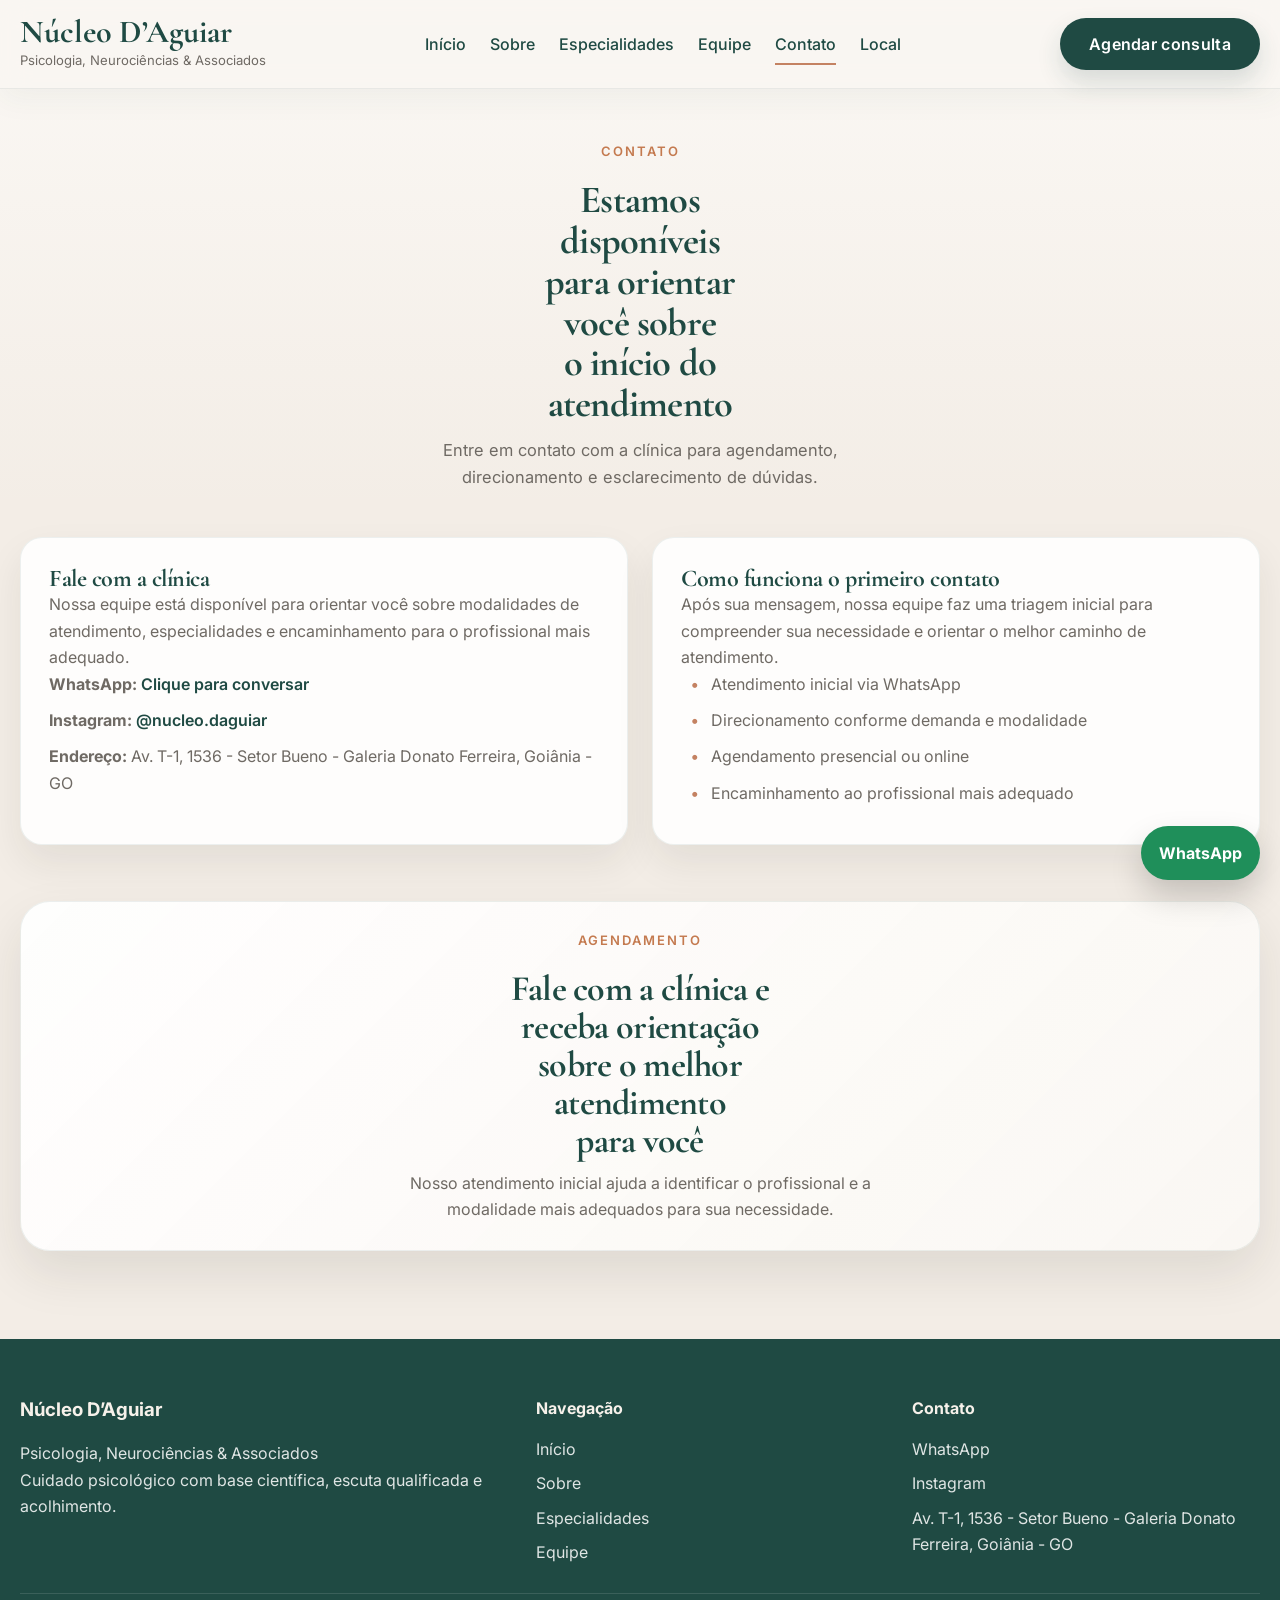
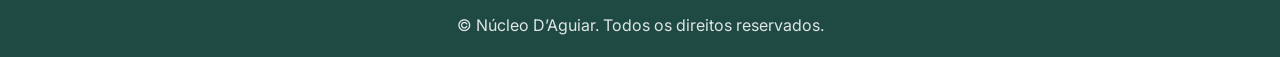
==== commit 3fa18e39: "Update contato.html" ====
--- a/contato.html
+++ b/contato.html
@@ -1,17 +1,4 @@
 <!DOCTYPE html>
-<html lang="pt-BR">
-<head>
-  <meta charset="UTF-8" />
-  <meta name="viewport" content="width=device-width, initial-scale=1.0" />
-  <title>Contato | Núcleo D’Aguiar</title>
-  <meta name="description" content="Entre em contato com o Núcleo D’Aguiar e agende seu atendimento psicológico em Goiânia." />
-  <link rel="preconnect" href="https://fonts.googleapis.com">
-  <link rel="preconnect" href="https://fonts.gstatic.com" crossorigin>
-  <link href="https://fonts.googleapis.com/css2?family=Cormorant+Garamond:wght@500;600;700&family=Inter:wght@300;400;500;600;700&display=swap" rel="stylesheet">
-  <link rel="stylesheet" href="assets/css/style.css?v=3" />
-</head>
-<body>
-  <header class="site-header"><!DOCTYPE html>
 <html lang="pt-BR">
 <head>
   <meta charset="UTF-8" />
@@ -23,7 +10,7 @@
   <link href="https://fonts.googleapis.com/css2?family=Cormorant+Garamond:wght@500;600;700&family=Inter:wght@300;400;500;600;700&display=swap" rel="stylesheet">
   <link rel="stylesheet" href="assets/css/style.css" />
 </head>
-<body>
+<body class="page-contato">
   <header class="site-header">
     <div class="container header-wrap">
       <a href="index.html" class="brand" aria-label="Página inicial do Núcleo D’Aguiar">
@@ -55,9 +42,9 @@
       </div>
     </section>
 
-    <section class="page-section">
+    <section class="page-section contato-main-section">
       <div class="container">
-        <div class="cards-grid cards-2 fade-up">
+        <div class="cards-grid cards-2 contato-grid">
           <article class="content-card">
             <h2>Fale com a clínica</h2>
             <p>
@@ -90,7 +77,7 @@
       </div>
     </section>
 
-    <section class="cta-section">
+    <section class="cta-section contato-cta-section">
       <div class="container cta-box fade-up">
         <div>
           <span class="eyebrow">Agendamento</span>
@@ -138,122 +125,3 @@
   <script src="assets/js/script.js"></script>
 </body>
 </html>
-    <div class="container header-wrap">
-      <a href="index.html" class="brand" aria-label="Página inicial do Núcleo D’Aguiar">
-        <span class="brand-title">Núcleo D’Aguiar</span>
-        <span class="brand-subtitle">Psicologia, Neurociências & Associados</span>
-      </a>
-
-      <button class="menu-toggle" aria-label="Abrir menu" aria-expanded="false" aria-controls="menu-principal">☰</button>
-
-      <nav class="main-nav" id="menu-principal">
-        <a href="index.html">Início</a>
-        <a href="sobre.html">Sobre</a>
-        <a href="especialidades.html">Especialidades</a>
-        <a href="equipe.html">Equipe</a>
-        <a href="contato.html" class="active">Contato</a>
-        <a href="local.html">Local</a>
-      </nav>
-
-      <a href="https://wa.me/5562991787997" target="_blank" class="btn btn-primary desktop-cta">Agendar consulta</a>
-    </div>
-  </header>
-
-  <main>
-    <section class="page-hero">
-      <div class="container fade-up">
-        <span class="eyebrow">Contato</span>
-        <h1>Estamos disponíveis para orientar você sobre o início do atendimento</h1>
-        <p>Entre em contato com a clínica para agendamento, direcionamento e esclarecimento de dúvidas.</p>
-      </div>
-    </section>
-
-    <section class="page-section">
-      <div class="container">
-        <div class="cards-grid cards-2">
-
-          <article class="content-card fade-up">
-            <h2>Fale com a clínica</h2>
-            <p>
-              Nossa equipe está disponível para orientar você sobre modalidades de atendimento,
-              especialidades e encaminhamento para o profissional mais adequado.
-            </p>
-
-            <div class="contact-list">
-              <p><strong>WhatsApp:</strong> <a href="https://wa.me/5562991787997" target="_blank">Clique para conversar</a></p>
-              <p><strong>Instagram:</strong> <a href="https://instagram.com/nucleo.daguiar" target="_blank">@nucleo.daguiar</a></p>
-              <p><strong>Endereço:</strong> Av. T-1, 1536 - Setor Bueno - Galeria Donato Ferreira, Goiânia - GO</p>
-            </div>
-
-            <a href="https://wa.me/5562991787997" target="_blank" class="btn btn-primary">Agendar consulta</a>
-          </article>
-
-          <article class="content-card fade-up">
-            <h2>Como funciona o primeiro contato</h2>
-            <p>
-              Após sua mensagem, nossa equipe faz uma triagem inicial para compreender sua necessidade
-              e orientar o melhor caminho de atendimento.
-            </p>
-
-            <ul class="styled-list">
-              <li>Atendimento inicial via WhatsApp</li>
-              <li>Direcionamento conforme demanda e modalidade</li>
-              <li>Agendamento presencial ou online</li>
-              <li>Encaminhamento ao profissional mais adequado</li>
-            </ul>
-          </article>
-
-        </div>
-      </div>
-    </section>
-
-    <section class="cta-section">
-      <div class="container cta-box fade-up">
-        <div>
-          <span class="eyebrow">Agendamento</span>
-          <h2>Fale com a clínica e receba orientação sobre o melhor atendimento para você</h2>
-          <p>Nosso atendimento inicial ajuda a identificar o profissional e a modalidade mais adequados para sua necessidade.</p>
-        </div>
-        <a href="https://wa.me/5562991787997" target="_blank" class="btn btn-primary">Falar com a clínica</a>
-      </div>
-    </section>
-  </main>
-
-  <footer class="site-footer">
-    <div class="container footer-grid">
-      <div>
-        <h3>Núcleo D’Aguiar</h3>
-        <p>Psicologia, Neurociências & Associados</p>
-        <p>Cuidado psicológico com base científica, escuta qualificada e acolhimento.</p>
-      </div>
-
-      <div>
-        <h4>Navegação</h4>
-        <ul>
-          <li><a href="index.html">Início</a></li>
-          <li><a href="sobre.html">Sobre</a></li>
-          <li><a href="especialidades.html">Especialidades</a></li>
-          <li><a href="equipe.html">Equipe</a></li>
-        </ul>
-      </div>
-
-      <div>
-        <h4>Contato</h4>
-        <ul>
-          <li><a href="https://wa.me/5562991787997" target="_blank">WhatsApp</a></li>
-          <li><a href="https://instagram.com/nucleo.daguiar" target="_blank">Instagram</a></li>
-          <li>Av. T-1, 1536 - Setor Bueno - Galeria Donato Ferreira, Goiânia - GO</li>
-        </ul>
-      </div>
-    </div>
-
-    <div class="container footer-bottom">
-      <p>© Núcleo D’Aguiar. Todos os direitos reservados.</p>
-    </div>
-  </footer>
-
-  <a href="https://wa.me/5562991787997" target="_blank" class="floating-whatsapp" aria-label="Falar no WhatsApp">WhatsApp</a>
-  <script src="assets/js/script.js?v=3"></script>
-</body>
-</html>
-
--- a/assets/css/style.css
+++ b/assets/css/style.css
@@ -1036,3 +1036,186 @@
     align-self:stretch;
   }
 }
+
+/* ============================= */
+/* ALINHAMENTO DOS TITULOS EYEBROW */
+/* ============================= */
+
+.eyebrow {
+    display: block;
+    font-family: "Inter", sans-serif;
+    font-size: 13px;
+    letter-spacing: 2px;
+    text-transform: uppercase;
+    color: #c47a4f;
+    font-weight: 600;
+
+    margin-bottom: 18px;
+
+    /* alinhamento perfeito com conteúdo */
+    margin-left: 0;
+    padding-left: 0;
+}
+
+/* garante alinhamento com o container do site */
+
+.section-copy .eyebrow,
+.page-hero .eyebrow,
+.split-section .eyebrow {
+    margin-left: 0;
+}
+
+/* ajuste fino de layout premium */
+
+.section-copy {
+    padding-left: 0;
+}
+
+/* garante que o conteúdo da esquerda fique perfeitamente alinhado */
+
+.split-section {
+    align-items: flex-start;
+}
+
+/* espaçamento correto entre label e titulo */
+
+.section-copy h2,
+.section-copy h1 {
+    margin-top: 0;
+}
+
+/* ===================================== */
+/* AJUSTE PREMIUM DE GRID E ALINHAMENTO */
+/* ===================================== */
+
+.split-section{
+    display:grid;
+    grid-template-columns:1fr 1fr;
+    gap:60px;
+    align-items:center;
+}
+
+/* coluna esquerda */
+
+.section-copy{
+    max-width:560px;
+}
+
+/* label pequeno acima do titulo */
+
+.eyebrow{
+    display:block;
+    font-size:13px;
+    letter-spacing:2px;
+    text-transform:uppercase;
+    color:#c47a4f;
+    font-weight:600;
+
+    margin-bottom:18px;
+    margin-left:0;
+}
+
+/* garante alinhamento perfeito */
+
+.section-copy .eyebrow{
+    margin-left:0;
+}
+
+/* titulo principal */
+
+.section-copy h1,
+.section-copy h2{
+    margin-top:0;
+}
+
+/* ajuste de espaçamento profissional */
+
+.section-copy p{
+    margin-top:18px;
+}
+
+/* mapa */
+
+.map-box{
+    width:100%;
+}
+
+/* responsivo */
+
+@media(max-width:900px){
+
+.split-section{
+grid-template-columns:1fr;
+gap:40px;
+}
+
+.section-copy{
+max-width:100%;
+}
+
+}
+
+/* ===================================== */
+/* AJUSTE ESPECÍFICO — PÁGINA CONTATO */
+/* ===================================== */
+
+.page-contato .page-hero{
+  padding:52px 0 18px;
+}
+
+.page-contato .page-hero .container{
+  max-width:900px;
+}
+
+.page-contato .page-hero h1{
+  max-width:12ch;
+  margin-bottom:12px;
+}
+
+.page-contato .page-hero p{
+  max-width:46ch;
+}
+
+.page-contato .contato-main-section{
+  padding:28px 0 36px;
+}
+
+.page-contato .contato-grid{
+  align-items:start;
+}
+
+.page-contato .contato-grid .content-card{
+  height:100%;
+}
+
+.page-contato .contato-cta-section{
+  padding:20px 0 56px;
+}
+
+.page-contato .contato-cta-section .cta-box{
+  grid-template-columns:1fr;
+  gap:18px;
+  padding:28px;
+}
+
+.page-contato .contato-cta-section .cta-box h2{
+  max-width:16ch;
+}
+
+.page-contato .contato-cta-section .cta-box p{
+  max-width:48ch;
+}
+
+@media (max-width: 860px){
+  .page-contato .page-hero{
+    padding:42px 0 12px;
+  }
+
+  .page-contato .contato-main-section{
+    padding:22px 0 30px;
+  }
+
+  .page-contato .contato-cta-section{
+    padding:16px 0 44px;
+  }
+}
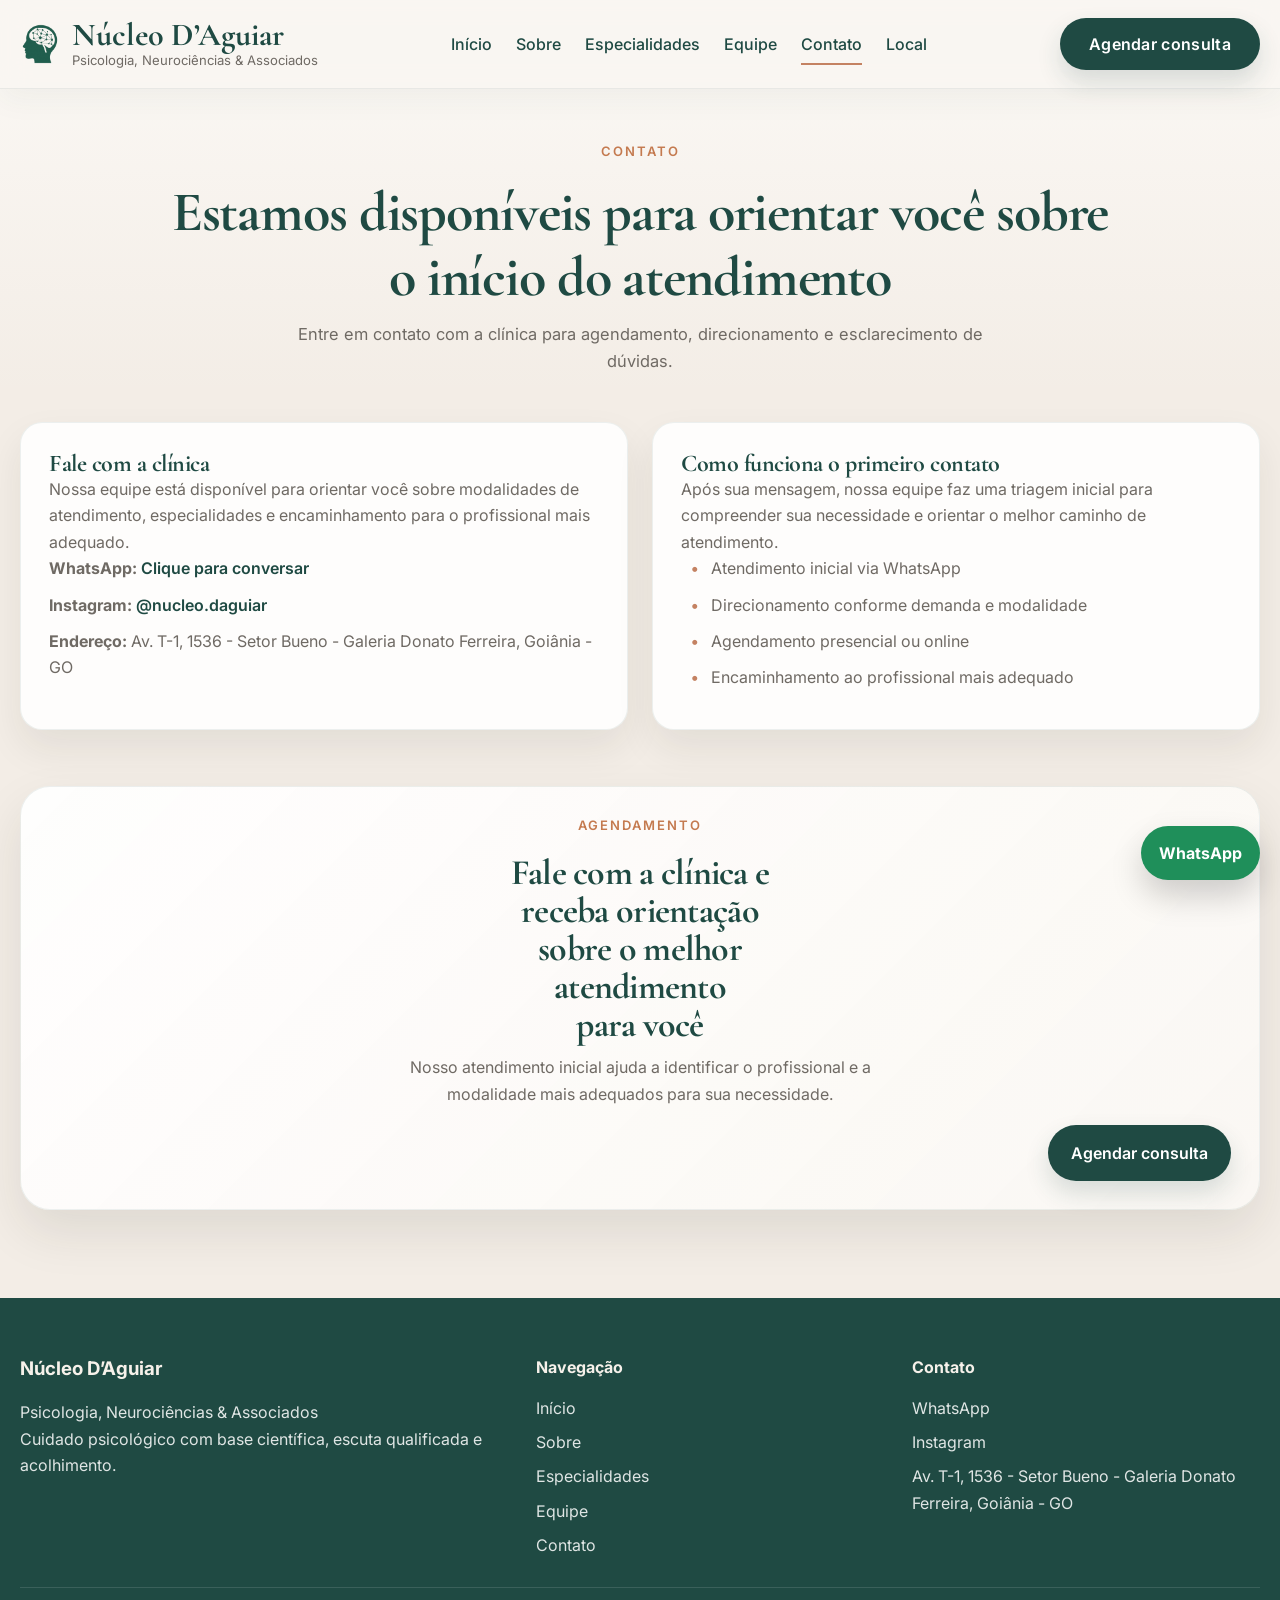
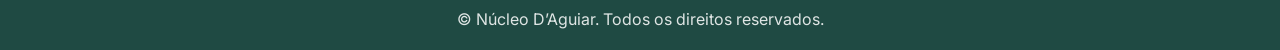
==== commit 7435d1ce: "Update contato.html" ====
--- a/contato.html
+++ b/contato.html
@@ -3,19 +3,50 @@
 <head>
   <meta charset="UTF-8" />
   <meta name="viewport" content="width=device-width, initial-scale=1.0" />
+
   <title>Contato | Núcleo D’Aguiar</title>
   <meta name="description" content="Entre em contato com o Núcleo D’Aguiar e agende seu atendimento psicológico em Goiânia." />
-  <link rel="preconnect" href="https://fonts.googleapis.com">
-  <link rel="preconnect" href="https://fonts.gstatic.com" crossorigin>
-  <link href="https://fonts.googleapis.com/css2?family=Cormorant+Garamond:wght@500;600;700&family=Inter:wght@300;400;500;600;700&display=swap" rel="stylesheet">
+  <meta name="keywords" content="contato psicólogo Goiânia, agendar psicólogo Goiânia, clínica de psicologia Goiânia, atendimento psicológico online, Núcleo D’Aguiar" />
+  <meta name="author" content="Núcleo D’Aguiar" />
+  <meta name="robots" content="index, follow" />
+  <meta name="theme-color" content="#1F4A43" />
+
+  <link rel="canonical" href="https://nucleodaguiar.github.io/nucleo-daguiar-site/contato.html" />
+
+  <link rel="preconnect" href="https://fonts.googleapis.com" />
+  <link rel="preconnect" href="https://fonts.gstatic.com" crossorigin />
+  <link href="https://fonts.googleapis.com/css2?family=Cormorant+Garamond:wght@500;600;700&family=Inter:wght@300;400;500;600;700&display=swap" rel="stylesheet" />
   <link rel="stylesheet" href="assets/css/style.css" />
+
+  <!-- Favicon principal -->
+  <link rel="icon" href="favicon.ico" sizes="any" />
+  <link rel="icon" type="image/png" sizes="32x32" href="assets/img/favicon_32.png" />
+  <link rel="icon" type="image/png" sizes="16x16" href="assets/img/favicon_16.png" />
+  <link rel="apple-touch-icon" href="assets/img/favicon_128.png" />
+
+  <!-- Open Graph -->
+  <meta property="og:type" content="website" />
+  <meta property="og:title" content="Contato | Núcleo D’Aguiar" />
+  <meta property="og:description" content="Entre em contato com o Núcleo D’Aguiar e agende seu atendimento psicológico em Goiânia." />
+  <meta property="og:url" content="https://nucleodaguiar.github.io/nucleo-daguiar-site/contato.html" />
+  <meta property="og:image" content="https://nucleodaguiar.github.io/nucleo-daguiar-site/assets/img/icone_header_256.png" />
+  <meta property="og:locale" content="pt_BR" />
+
+  <!-- Twitter -->
+  <meta name="twitter:card" content="summary_large_image" />
+  <meta name="twitter:title" content="Contato | Núcleo D’Aguiar" />
+  <meta name="twitter:description" content="Entre em contato com o Núcleo D’Aguiar e agende seu atendimento psicológico em Goiânia." />
+  <meta name="twitter:image" content="https://nucleodaguiar.github.io/nucleo-daguiar-site/assets/img/icone_header_256.png" />
 </head>
 <body class="page-contato">
   <header class="site-header">
     <div class="container header-wrap">
       <a href="index.html" class="brand" aria-label="Página inicial do Núcleo D’Aguiar">
-        <span class="brand-title">Núcleo D’Aguiar</span>
-        <span class="brand-subtitle">Psicologia, Neurociências & Associados</span>
+        <img src="assets/img/icone_header_256.png" alt="Ícone Núcleo D’Aguiar" class="brand-icon" />
+        <div class="brand-text">
+          <span class="brand-title">Núcleo D’Aguiar</span>
+          <span class="brand-subtitle">Psicologia, Neurociências & Associados</span>
+        </div>
       </a>
 
       <button class="menu-toggle" aria-label="Abrir menu" aria-expanded="false" aria-controls="menu-principal">☰</button>
@@ -29,7 +60,7 @@
         <a href="local.html">Local</a>
       </nav>
 
-      <a href="https://wa.me/5562991787997" target="_blank" class="btn btn-primary desktop-cta">Agendar consulta</a>
+      <a href="https://wa.me/5562991787997" target="_blank" rel="noopener noreferrer" class="btn btn-primary desktop-cta">Agendar consulta</a>
     </div>
   </header>
 
@@ -44,7 +75,7 @@
 
     <section class="page-section contato-main-section">
       <div class="container">
-        <div class="cards-grid cards-2 contato-grid">
+        <div class="cards-grid cards-2 contato-grid fade-up">
           <article class="content-card">
             <h2>Fale com a clínica</h2>
             <p>
@@ -53,8 +84,8 @@
             </p>
 
             <div class="contact-list">
-              <p><strong>WhatsApp:</strong> <a href="https://wa.me/5562991787997" target="_blank">Clique para conversar</a></p>
-              <p><strong>Instagram:</strong> <a href="https://instagram.com/nucleo.daguiar" target="_blank">@nucleo.daguiar</a></p>
+              <p><strong>WhatsApp:</strong> <a href="https://wa.me/5562991787997" target="_blank" rel="noopener noreferrer">Clique para conversar</a></p>
+              <p><strong>Instagram:</strong> <a href="https://instagram.com/nucleo.daguiar" target="_blank" rel="noopener noreferrer">@nucleo.daguiar</a></p>
               <p><strong>Endereço:</strong> Av. T-1, 1536 - Setor Bueno - Galeria Donato Ferreira, Goiânia - GO</p>
             </div>
           </article>
@@ -84,6 +115,7 @@
           <h2>Fale com a clínica e receba orientação sobre o melhor atendimento para você</h2>
           <p>Nosso atendimento inicial ajuda a identificar o profissional e a modalidade mais adequados para sua necessidade.</p>
         </div>
+        <a href="https://wa.me/5562991787997" target="_blank" rel="noopener noreferrer" class="btn btn-primary">Agendar consulta</a>
       </div>
     </section>
   </main>
@@ -103,14 +135,15 @@
           <li><a href="sobre.html">Sobre</a></li>
           <li><a href="especialidades.html">Especialidades</a></li>
           <li><a href="equipe.html">Equipe</a></li>
+          <li><a href="contato.html">Contato</a></li>
         </ul>
       </div>
 
       <div>
         <h4>Contato</h4>
         <ul>
-          <li><a href="https://wa.me/5562991787997" target="_blank">WhatsApp</a></li>
-          <li><a href="https://instagram.com/nucleo.daguiar" target="_blank">Instagram</a></li>
+          <li><a href="https://wa.me/5562991787997" target="_blank" rel="noopener noreferrer">WhatsApp</a></li>
+          <li><a href="https://instagram.com/nucleo.daguiar" target="_blank" rel="noopener noreferrer">Instagram</a></li>
           <li>Av. T-1, 1536 - Setor Bueno - Galeria Donato Ferreira, Goiânia - GO</li>
         </ul>
       </div>
@@ -121,7 +154,8 @@
     </div>
   </footer>
 
-  <a href="https://wa.me/5562991787997" target="_blank" class="floating-whatsapp" aria-label="Falar no WhatsApp">WhatsApp</a>
+  <a href="https://wa.me/5562991787997" target="_blank" rel="noopener noreferrer" class="floating-whatsapp" aria-label="Falar no WhatsApp">WhatsApp</a>
+
   <script src="assets/js/script.js"></script>
 </body>
 </html>
--- a/assets/css/style.css
+++ b/assets/css/style.css
@@ -75,8 +75,24 @@
 
 .brand{
   display:flex;
+  align-items:center;
+  gap:12px;
+  text-decoration:none;
+}
+
+.brand-icon{
+  height:40px;
+  width:auto;
+  object-fit:contain;
+  display:block;
+  flex-shrink:0;
+}
+
+.brand-text{
+  display:flex;
   flex-direction:column;
-  gap:2px;
+  justify-content:center;
+  line-height:1.05;
 }
 
 .brand-title{
@@ -90,6 +106,8 @@
 .brand-subtitle{
   font-size:.82rem;
   color:var(--muted);
+  line-height:1.2;
+  margin-top:2px;
 }
 
 .main-nav{
@@ -169,13 +187,16 @@
 /* TYPOGRAPHY */
 
 .eyebrow{
-  display:inline-block;
-  font-size:.82rem;
-  letter-spacing:.14em;
+  display:block;
+  font-family:"Inter", sans-serif;
+  font-size:13px;
+  letter-spacing:2px;
   text-transform:uppercase;
-  color:var(--accent);
-  font-weight:700;
-  margin-bottom:16px;
+  color:#c47a4f;
+  font-weight:600;
+  margin-bottom:18px;
+  margin-left:0;
+  padding-left:0;
 }
 
 .hero-copy h1,
@@ -388,20 +409,24 @@
 }
 
 .page-hero .container{
-  max-width:1040px;
+  max-width:1100px;
+  text-align:center;
 }
 
 .page-hero h1{
-  font-size:clamp(2.3rem, 3vw, 3.1rem);
-  max-width:16ch;
-  margin:0 auto 14px;
+  max-width:900px;
+  margin-left:auto;
+  margin-right:auto;
+  font-size:clamp(42px,4.6vw,56px);
+  line-height:1.18;
 }
 
 .page-hero p{
-  max-width:58ch;
+  max-width:720px;
+  margin-left:auto;
+  margin-right:auto;
   color:var(--muted);
   font-size:1.03rem;
-  margin:0 auto;
 }
 
 /* SECTIONS */
@@ -523,29 +548,38 @@
 
 .split-section{
   display:grid;
-  grid-template-columns:1fr 1.1fr;
-  gap:48px;
-  align-items:center;
+  grid-template-columns:1fr 1fr;
+  gap:60px;
+  align-items:flex-start;
 }
 
 .section-copy{
-  max-width:760px;
+  max-width:560px;
+  padding-left:0;
 }
 
 .section-copy h2{
   font-size:clamp(2rem, 2.8vw, 2.7rem);
   margin-bottom:18px;
   text-align:center;
+  margin-top:0;
 }
 
 .section-copy p{
   color:var(--muted);
   margin-bottom:16px;
   text-align:center;
+  margin-top:18px;
 }
 
 .section-copy .btn{
   margin-inline:auto;
+}
+
+.section-copy .eyebrow,
+.page-hero .eyebrow,
+.split-section .eyebrow{
+  margin-left:0;
 }
 
 .highlight-box{
@@ -554,6 +588,7 @@
   border-radius:28px;
   padding:28px;
   box-shadow:var(--shadow);
+  width:100%;
 }
 
 .highlight-item + .highlight-item{
@@ -660,6 +695,7 @@
 }
 
 .map-box{
+  width:100%;
   border-radius:24px;
   overflow:hidden;
   box-shadow:0 20px 40px rgba(0,0,0,.12);
@@ -891,6 +927,17 @@
   }
 }
 
+@media (max-width: 900px){
+  .split-section{
+    grid-template-columns:1fr;
+    gap:40px;
+  }
+
+  .section-copy{
+    max-width:100%;
+  }
+}
+
 @media (max-width: 860px){
   .menu-toggle{
     display:block;
@@ -951,25 +998,100 @@
   .header-wrap{
     position:relative;
   }
+
+  .page-hero{
+    padding:55px 0 30px;
+  }
+
+  .page-hero h1{
+    font-size:34px;
+    line-height:1.25;
+  }
+
+  .page-sobre .page-hero{
+    padding:44px 0 22px;
+  }
+
+  .page-sobre .page-hero h1{
+    max-width:92%;
+    font-size:2.3rem;
+    line-height:1.16;
+  }
+
+  .page-sobre .page-hero p{
+    max-width:92%;
+  }
+
+  .page-contato .page-hero{
+    padding:42px 0 12px;
+  }
+
+  .page-contato .page-hero h1{
+    font-size:34px;
+    line-height:1.2;
+    max-width:92%;
+  }
+
+  .page-contato .page-hero p{
+    max-width:92%;
+  }
+
+  .page-contato .contato-main-section{
+    padding:22px 0 30px;
+  }
+
+  .page-contato .contato-cta-section{
+    padding:16px 0 44px;
+  }
+
+  .about-preview .section-copy,
+  .about-preview .section-copy .eyebrow,
+  .about-preview .section-copy h2,
+  .about-preview .section-copy p{
+    text-align:center;
+    margin-left:auto;
+    margin-right:auto;
+  }
+
+  .about-preview .section-copy .btn{
+    margin-left:auto;
+    margin-right:auto;
+  }
 }
 
 @media (max-width: 640px){
   .hero-home{
-    padding:44px 0 30px;
+    padding:40px 0 28px;
+  }
+
+  .hero-grid{
+    grid-template-columns:1fr !important;
+    gap:26px !important;
+    align-items:start;
+  }
+
+  .hero-copy{
+    width:100%;
+    max-width:100%;
+    text-align:center;
   }
 
   .hero-copy h1{
-    font-size:2.2rem;
-    max-width:11ch;
+    font-size:2.15rem;
+    max-width:12ch;
+    margin:0 auto 16px;
+    line-height:1.08;
   }
 
   .hero-copy p{
-    max-width:32ch;
+    max-width:31ch;
     font-size:.98rem;
+    margin:0 auto 18px;
   }
 
   .hero-mini-highlights{
     gap:8px;
+    justify-content:center;
   }
 
   .hero-mini-highlights span{
@@ -977,27 +1099,61 @@
     padding:8px 12px;
   }
 
-  .hero-card{
-    padding:14px;
+  .hero-card.hero-carousel{
+    width:100%;
+    max-width:100%;
+    margin:0 auto;
+    padding:12px;
     border-radius:22px;
   }
 
   .hero-carousel-track{
-    min-height:340px;
+    position:relative;
+    width:100%;
+    min-height:auto;
+    height:auto;
+    aspect-ratio:4 / 5;
     border-radius:16px;
+    overflow:hidden;
+    background:#efe9e2;
+  }
+
+  .carousel-image{
+    position:absolute;
+    inset:0;
+    width:100%;
+    height:100%;
+    object-fit:cover;
+    object-position:center;
   }
 
   .carousel-btn{
     width:42px;
     height:42px;
-    font-size:1.4rem;
-  }
-
-  .carousel-btn.prev{ left:16px; }
-  .carousel-btn.next{ right:16px; }
+    font-size:1.35rem;
+    top:50%;
+    transform:translateY(-50%);
+    z-index:5;
+  }
+
+  .carousel-btn.prev{
+    left:12px;
+  }
+
+  .carousel-btn.next{
+    right:12px;
+  }
 
   .carousel-dots{
-    bottom:16px;
+    left:50%;
+    bottom:14px;
+    transform:translateX(-50%);
+    z-index:5;
+  }
+
+  .carousel-dot{
+    width:10px;
+    height:10px;
   }
 
   .map-box iframe{
@@ -1008,6 +1164,22 @@
     right:14px;
     bottom:14px;
     padding:12px 16px;
+  }
+
+  .brand{
+    gap:8px;
+  }
+
+  .brand-icon{
+    height:34px;
+  }
+
+  .brand-title{
+    font-size:1.55rem;
+  }
+
+  .brand-subtitle{
+    font-size:.72rem;
   }
 }
 
@@ -1037,143 +1209,27 @@
   }
 }
 
-/* ============================= */
-/* ALINHAMENTO DOS TITULOS EYEBROW */
-/* ============================= */
-
-.eyebrow {
-    display: block;
-    font-family: "Inter", sans-serif;
-    font-size: 13px;
-    letter-spacing: 2px;
-    text-transform: uppercase;
-    color: #c47a4f;
-    font-weight: 600;
-
-    margin-bottom: 18px;
-
-    /* alinhamento perfeito com conteúdo */
-    margin-left: 0;
-    padding-left: 0;
-}
-
-/* garante alinhamento com o container do site */
-
-.section-copy .eyebrow,
-.page-hero .eyebrow,
-.split-section .eyebrow {
-    margin-left: 0;
-}
-
-/* ajuste fino de layout premium */
-
-.section-copy {
-    padding-left: 0;
-}
-
-/* garante que o conteúdo da esquerda fique perfeitamente alinhado */
-
-.split-section {
-    align-items: flex-start;
-}
-
-/* espaçamento correto entre label e titulo */
-
-.section-copy h2,
-.section-copy h1 {
-    margin-top: 0;
-}
-
-/* ===================================== */
-/* AJUSTE PREMIUM DE GRID E ALINHAMENTO */
-/* ===================================== */
-
-.split-section{
-    display:grid;
-    grid-template-columns:1fr 1fr;
-    gap:60px;
-    align-items:center;
-}
-
-/* coluna esquerda */
-
-.section-copy{
-    max-width:560px;
-}
-
-/* label pequeno acima do titulo */
-
-.eyebrow{
-    display:block;
-    font-size:13px;
-    letter-spacing:2px;
-    text-transform:uppercase;
-    color:#c47a4f;
-    font-weight:600;
-
-    margin-bottom:18px;
-    margin-left:0;
-}
-
-/* garante alinhamento perfeito */
-
-.section-copy .eyebrow{
-    margin-left:0;
-}
-
-/* titulo principal */
-
-.section-copy h1,
-.section-copy h2{
-    margin-top:0;
-}
-
-/* ajuste de espaçamento profissional */
-
-.section-copy p{
-    margin-top:18px;
-}
-
-/* mapa */
-
-.map-box{
-    width:100%;
-}
-
-/* responsivo */
-
-@media(max-width:900px){
-
-.split-section{
-grid-template-columns:1fr;
-gap:40px;
-}
-
-.section-copy{
-max-width:100%;
-}
-
-}
-
-/* ===================================== */
 /* AJUSTE ESPECÍFICO — PÁGINA CONTATO */
-/* ===================================== */
 
 .page-contato .page-hero{
   padding:52px 0 18px;
 }
 
 .page-contato .page-hero .container{
-  max-width:900px;
+  max-width:1200px;
 }
 
 .page-contato .page-hero h1{
-  max-width:12ch;
+  max-width:950px;
   margin-bottom:12px;
+  font-size:clamp(42px,4.5vw,56px);
+  line-height:1.15;
+  text-wrap:normal;
+  white-space:normal;
 }
 
 .page-contato .page-hero p{
-  max-width:46ch;
+  max-width:720px;
 }
 
 .page-contato .contato-main-section{
@@ -1206,16 +1262,232 @@
   max-width:48ch;
 }
 
-@media (max-width: 860px){
-  .page-contato .page-hero{
-    padding:42px 0 12px;
-  }
-
-  .page-contato .contato-main-section{
-    padding:22px 0 30px;
-  }
-
-  .page-contato .contato-cta-section{
-    padding:16px 0 44px;
-  }
-}
+/* AJUSTE REAL DA PÁGINA SOBRE */
+
+.page-sobre .page-hero{
+  padding:56px 0 28px;
+}
+
+.page-sobre .page-hero .container{
+  max-width:1200px;
+}
+
+.page-sobre .page-hero .eyebrow{
+  margin-bottom:14px;
+}
+
+.page-sobre .page-hero h1{
+  max-width:980px;
+  width:100%;
+  margin:0 auto 14px;
+  font-size:clamp(2.8rem, 4.6vw, 4.4rem);
+  line-height:1.12;
+  letter-spacing:-0.02em;
+  text-wrap:unset;
+}
+
+.page-sobre .page-hero p{
+  max-width:760px;
+  margin:0 auto;
+  font-size:1.04rem;
+}
+
+/* AJUSTE FINAL — SEÇÃO SOBRE NA HOME */
+
+.about-preview .section-copy{
+  text-align:left;
+  max-width:620px;
+  margin:0;
+}
+
+.about-preview .section-copy .eyebrow{
+  text-align:left;
+  margin-left:0;
+  margin-right:0;
+}
+
+.about-preview .section-copy h2{
+  text-align:left;
+  margin-left:0;
+  margin-right:0;
+  max-width:14ch;
+}
+
+.about-preview .section-copy p{
+  text-align:left;
+  margin-left:0;
+  margin-right:0;
+  max-width:30ch;
+}
+
+.about-preview .section-copy .btn{
+  margin-left:0;
+  margin-right:0;
+}
+
+.about-preview .split-section{
+  align-items:center;
+}
+
+/* CORREÇÃO DEFINITIVA — CARROSSEL MOBILE */
+
+@media (max-width: 640px){
+  .hero-grid{
+    grid-template-columns:1fr !important;
+    gap:28px;
+  }
+
+  .hero-card.hero-carousel{
+    width:100% !important;
+    max-width:100% !important;
+    margin:0 auto !important;
+    padding:14px !important;
+    border-radius:22px !important;
+  }
+
+  .hero-carousel-track{
+    position:relative !important;
+    width:100% !important;
+    max-width:100% !important;
+    min-height:0 !important;
+    height:auto !important;
+    aspect-ratio:4 / 5 !important;
+    border-radius:18px !important;
+    overflow:hidden !important;
+    background:#efe9e2 !important;
+  }
+
+  .carousel-image{
+    position:absolute !important;
+    inset:0 !important;
+    width:100% !important;
+    height:100% !important;
+    object-fit:cover !important;
+    object-position:center !important;
+    opacity:0;
+  }
+
+  .carousel-image.active{
+    opacity:1;
+  }
+
+  .carousel-btn{
+    top:50% !important;
+    transform:translateY(-50%) !important;
+    width:44px !important;
+    height:44px !important;
+    font-size:1.45rem !important;
+    z-index:5 !important;
+  }
+
+  .carousel-btn.prev{
+    left:14px !important;
+  }
+
+  .carousel-btn.next{
+    right:14px !important;
+  }
+
+  .carousel-dots{
+    left:50% !important;
+    bottom:14px !important;
+    transform:translateX(-50%) !important;
+    z-index:5 !important;
+  }
+
+  .carousel-dot{
+    width:10px !important;
+    height:10px !important;
+  }
+}
+
+.split-section .section-copy .eyebrow{
+  text-align:center;
+  display:block;
+  margin-left:auto;
+  margin-right:auto;
+}
+
+
+/* =============================== */
+/* AJUSTE PREMIUM — PÁGINA LOCAL */
+/* =============================== */
+
+.page-local .split-section,
+.page-local .page-section .split-section{
+  align-items:center;
+}
+
+.page-local .section-copy{
+  max-width:620px;
+  margin:0 auto;
+  text-align:center;
+}
+
+.page-local .section-copy .eyebrow{
+  display:block;
+  text-align:center;
+  margin:0 auto 18px;
+}
+
+.page-local .section-copy h2{
+  text-align:center;
+  max-width:12ch;
+  margin:0 auto 18px;
+  line-height:1.12;
+}
+
+.page-local .section-copy p{
+  text-align:center;
+  max-width:34ch;
+  margin:0 auto 22px;
+}
+
+.page-local .hero-actions{
+  justify-content:center;
+  margin-top:8px;
+}
+
+.page-local .map-box{
+  max-width:560px;
+  margin:0 auto;
+  border-radius:28px;
+  box-shadow:0 24px 54px rgba(42,36,30,.14);
+}
+
+.page-local .map-box iframe{
+  min-height:400px;
+}
+
+/* melhora proporção em telas médias */
+@media (max-width: 900px){
+  .page-local .section-copy{
+    max-width:100%;
+  }
+
+  .page-local .section-copy h2,
+  .page-local .section-copy p,
+  .page-local .section-copy .eyebrow{
+    margin-left:auto;
+    margin-right:auto;
+  }
+
+  .page-local .map-box{
+    max-width:100%;
+  }
+}
+
+/* mobile */
+@media (max-width: 640px){
+  .page-local .section-copy h2{
+    max-width:14ch;
+  }
+
+  .page-local .section-copy p{
+    max-width:30ch;
+  }
+
+  .page-local .map-box iframe{
+    min-height:320px;
+  }
+}
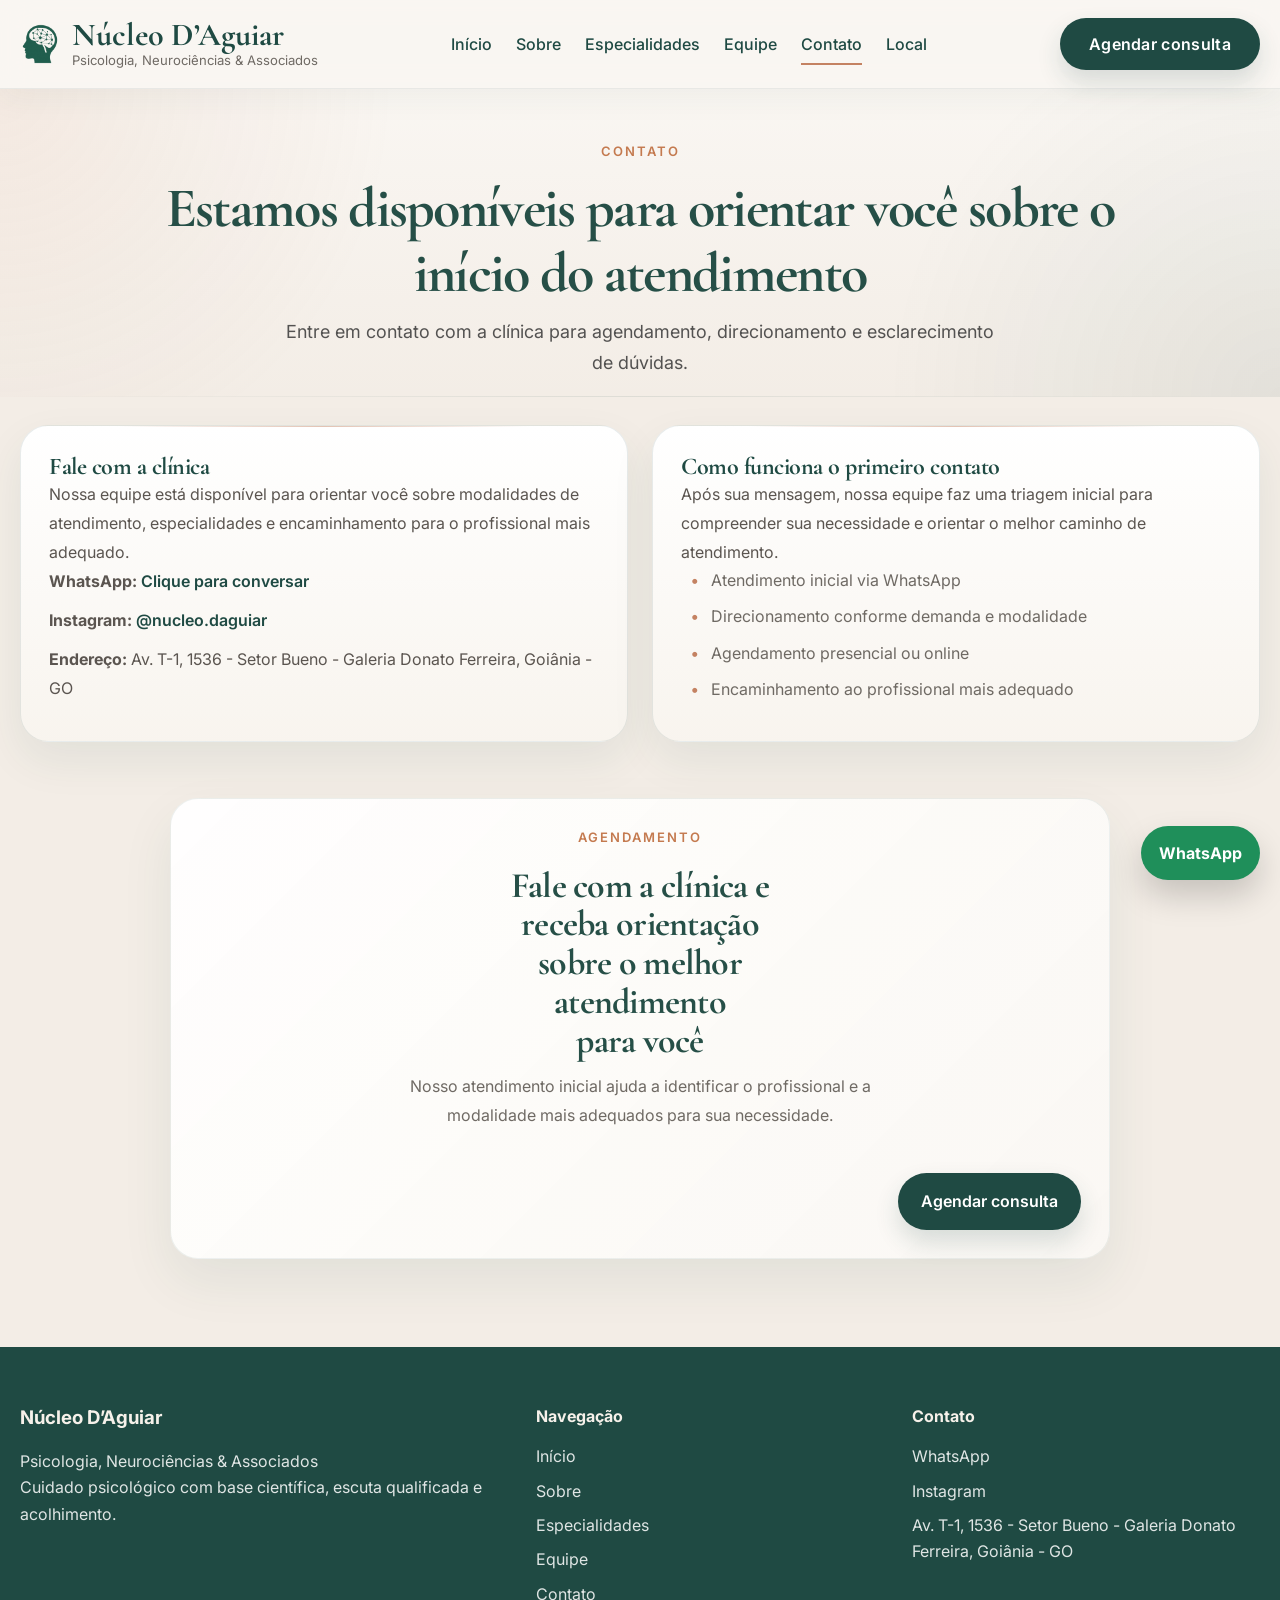
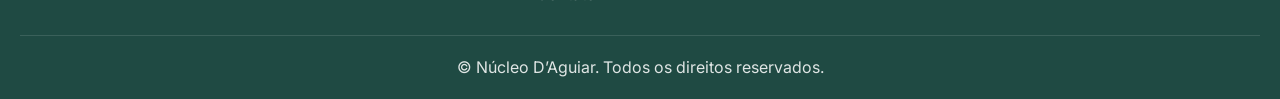
==== commit 6830ae6c: "Update contato.html" ====
--- a/contato.html
+++ b/contato.html
@@ -11,32 +11,54 @@
   <meta name="robots" content="index, follow" />
   <meta name="theme-color" content="#1F4A43" />
 
-  <link rel="canonical" href="https://nucleodaguiar.github.io/nucleo-daguiar-site/contato.html" />
+  <link rel="canonical" href="https://nucleodaguiar.github.io/nucleodaguiar-site/contato.html" />
 
   <link rel="preconnect" href="https://fonts.googleapis.com" />
   <link rel="preconnect" href="https://fonts.gstatic.com" crossorigin />
   <link href="https://fonts.googleapis.com/css2?family=Cormorant+Garamond:wght@500;600;700&family=Inter:wght@300;400;500;600;700&display=swap" rel="stylesheet" />
   <link rel="stylesheet" href="assets/css/style.css" />
 
-  <!-- Favicon principal -->
   <link rel="icon" href="favicon.ico" sizes="any" />
   <link rel="icon" type="image/png" sizes="32x32" href="assets/img/favicon_32.png" />
   <link rel="icon" type="image/png" sizes="16x16" href="assets/img/favicon_16.png" />
   <link rel="apple-touch-icon" href="assets/img/favicon_128.png" />
 
-  <!-- Open Graph -->
   <meta property="og:type" content="website" />
   <meta property="og:title" content="Contato | Núcleo D’Aguiar" />
   <meta property="og:description" content="Entre em contato com o Núcleo D’Aguiar e agende seu atendimento psicológico em Goiânia." />
-  <meta property="og:url" content="https://nucleodaguiar.github.io/nucleo-daguiar-site/contato.html" />
-  <meta property="og:image" content="https://nucleodaguiar.github.io/nucleo-daguiar-site/assets/img/icone_header_256.png" />
+  <meta property="og:url" content="https://nucleodaguiar.github.io/nucleodaguiar-site/contato.html" />
+  <meta property="og:image" content="https://nucleodaguiar.github.io/nucleodaguiar-site/assets/img/icone_header_256.png" />
   <meta property="og:locale" content="pt_BR" />
 
-  <!-- Twitter -->
   <meta name="twitter:card" content="summary_large_image" />
   <meta name="twitter:title" content="Contato | Núcleo D’Aguiar" />
   <meta name="twitter:description" content="Entre em contato com o Núcleo D’Aguiar e agende seu atendimento psicológico em Goiânia." />
-  <meta name="twitter:image" content="https://nucleodaguiar.github.io/nucleo-daguiar-site/assets/img/icone_header_256.png" />
+  <meta name="twitter:image" content="https://nucleodaguiar.github.io/nucleodaguiar-site/assets/img/icone_header_256.png" />
+
+  <!-- Google tag (gtag.js) -->
+  <script async src="https://www.googletagmanager.com/gtag/js?id=AW-17385598203"></script>
+  <script>
+    window.dataLayer = window.dataLayer || [];
+    function gtag(){dataLayer.push(arguments);}
+    gtag('js', new Date());
+    gtag('config', 'AW-17385598203');
+  </script>
+
+  <!-- Event snippet for Clique WhatsApp – Núcleo D’Aguiar -->
+  <script>
+    function gtag_report_conversion(url) {
+      var callback = function () {
+        if (typeof(url) !== 'undefined') {
+          window.open(url, '_blank', 'noopener,noreferrer');
+        }
+      };
+      gtag('event', 'conversion', {
+        'send_to': 'AW-17385598203/TA3UCOS7_4kcEPvZjOJA',
+        'event_callback': callback
+      });
+      return false;
+    }
+  </script>
 </head>
 <body class="page-contato">
   <header class="site-header">
@@ -60,7 +82,13 @@
         <a href="local.html">Local</a>
       </nav>
 
-      <a href="https://wa.me/5562991787997" target="_blank" rel="noopener noreferrer" class="btn btn-primary desktop-cta">Agendar consulta</a>
+      <a href="https://wa.me/5562991787997"
+         target="_blank"
+         rel="noopener noreferrer"
+         class="btn btn-primary desktop-cta"
+         onclick="return gtag_report_conversion('https://wa.me/5562991787997');">
+         Agendar consulta
+      </a>
     </div>
   </header>
 
@@ -84,7 +112,15 @@
             </p>
 
             <div class="contact-list">
-              <p><strong>WhatsApp:</strong> <a href="https://wa.me/5562991787997" target="_blank" rel="noopener noreferrer">Clique para conversar</a></p>
+              <p>
+                <strong>WhatsApp:</strong>
+                <a href="https://wa.me/5562991787997"
+                   target="_blank"
+                   rel="noopener noreferrer"
+                   onclick="return gtag_report_conversion('https://wa.me/5562991787997');">
+                   Clique para conversar
+                </a>
+              </p>
               <p><strong>Instagram:</strong> <a href="https://instagram.com/nucleo.daguiar" target="_blank" rel="noopener noreferrer">@nucleo.daguiar</a></p>
               <p><strong>Endereço:</strong> Av. T-1, 1536 - Setor Bueno - Galeria Donato Ferreira, Goiânia - GO</p>
             </div>
@@ -115,7 +151,13 @@
           <h2>Fale com a clínica e receba orientação sobre o melhor atendimento para você</h2>
           <p>Nosso atendimento inicial ajuda a identificar o profissional e a modalidade mais adequados para sua necessidade.</p>
         </div>
-        <a href="https://wa.me/5562991787997" target="_blank" rel="noopener noreferrer" class="btn btn-primary">Agendar consulta</a>
+        <a href="https://wa.me/5562991787997"
+           target="_blank"
+           rel="noopener noreferrer"
+           class="btn btn-primary"
+           onclick="return gtag_report_conversion('https://wa.me/5562991787997');">
+           Agendar consulta
+        </a>
       </div>
     </section>
   </main>
@@ -142,7 +184,14 @@
       <div>
         <h4>Contato</h4>
         <ul>
-          <li><a href="https://wa.me/5562991787997" target="_blank" rel="noopener noreferrer">WhatsApp</a></li>
+          <li>
+            <a href="https://wa.me/5562991787997"
+               target="_blank"
+               rel="noopener noreferrer"
+               onclick="return gtag_report_conversion('https://wa.me/5562991787997');">
+               WhatsApp
+            </a>
+          </li>
           <li><a href="https://instagram.com/nucleo.daguiar" target="_blank" rel="noopener noreferrer">Instagram</a></li>
           <li>Av. T-1, 1536 - Setor Bueno - Galeria Donato Ferreira, Goiânia - GO</li>
         </ul>
@@ -154,7 +203,14 @@
     </div>
   </footer>
 
-  <a href="https://wa.me/5562991787997" target="_blank" rel="noopener noreferrer" class="floating-whatsapp" aria-label="Falar no WhatsApp">WhatsApp</a>
+  <a href="https://wa.me/5562991787997"
+     target="_blank"
+     rel="noopener noreferrer"
+     class="floating-whatsapp"
+     aria-label="Falar no WhatsApp"
+     onclick="return gtag_report_conversion('https://wa.me/5562991787997');">
+     WhatsApp
+  </a>
 
   <script src="assets/js/script.js"></script>
 </body>
--- a/assets/css/style.css
+++ b/assets/css/style.css
@@ -1,202 +1,217 @@
-:root{
-  --bg:#F3EDE6;
-  --bg-soft:#FAF7F3;
-  --white:#ffffff;
-  --text:#2f2f2f;
-  --muted:#6f6a64;
-  --primary:#1F4A43;
-  --accent:#C48262;
-  --border:rgba(31,74,67,.10);
-  --shadow:0 18px 40px rgba(42,36,30,.08);
-  --shadow-soft:0 12px 28px rgba(42,36,30,.06);
-  --shadow-strong:0 24px 60px rgba(42,36,30,.12);
-  --radius:22px;
-  --container:1240px;
-  --transition:.28s ease;
-}
-
-*{
-  box-sizing:border-box;
-  margin:0;
-  padding:0;
-}
-
-html{
-  scroll-behavior:smooth;
-}
-
-body{
-  background:var(--bg);
-  color:var(--text);
-  font-family:'Inter',sans-serif;
-  line-height:1.65;
-  overflow-x:hidden;
-}
-
-img{
-  max-width:100%;
-  display:block;
-}
-
-a{
-  color:inherit;
-  text-decoration:none;
-}
-
-ul{
-  list-style:none;
-}
-
-.container{
-  width:min(100% - 40px, var(--container));
-  margin:0 auto;
+:root {
+  --bg: #f3ede6;
+  --bg-soft: #faf7f3;
+  --white: #ffffff;
+  --text: #2f2f2f;
+  --muted: #6f6a64;
+  --primary: #1f4a43;
+  --accent: #c48262;
+  --border: rgba(31, 74, 67, 0.1);
+  --shadow: 0 18px 40px rgba(42, 36, 30, 0.08);
+  --shadow-soft: 0 12px 28px rgba(42, 36, 30, 0.06);
+  --shadow-strong: 0 24px 60px rgba(42, 36, 30, 0.12);
+  --radius: 22px;
+  --container: 1240px;
+  --transition: 0.28s ease;
+}
+
+* {
+  box-sizing: border-box;
+  margin: 0;
+  padding: 0;
+}
+
+html {
+  scroll-behavior: smooth;
+}
+
+body {
+  background: var(--bg);
+  color: var(--text);
+  font-family: "Inter", sans-serif;
+  line-height: 1.65;
+  overflow-x: hidden;
+}
+
+img {
+  display: block;
+  max-width: 100%;
+}
+
+a {
+  color: inherit;
+  text-decoration: none;
+}
+
+ul {
+  list-style: none;
+}
+
+.container {
+  width: min(100% - 40px, var(--container));
+  margin: 0 auto;
 }
 
 /* HEADER */
 
-.site-header{
-  position:sticky;
-  top:0;
-  z-index:999;
-  background:rgba(250,247,243,.92);
-  backdrop-filter:blur(14px);
-  -webkit-backdrop-filter:blur(14px);
-  border-bottom:1px solid rgba(31,74,67,.08);
-  box-shadow:0 10px 30px rgba(31,74,67,.05);
-}
-
-.header-wrap{
-  min-height:88px;
-  display:flex;
-  align-items:center;
-  justify-content:space-between;
-  gap:20px;
-}
-
-.brand{
-  display:flex;
-  align-items:center;
-  gap:12px;
-  text-decoration:none;
-}
-
-.brand-icon{
-  height:40px;
-  width:auto;
-  object-fit:contain;
-  display:block;
-  flex-shrink:0;
-}
-
-.brand-text{
-  display:flex;
-  flex-direction:column;
-  justify-content:center;
-  line-height:1.05;
-}
-
-.brand-title{
-  font-family:'Cormorant Garamond', serif;
-  font-size:2rem;
-  line-height:1;
-  color:var(--primary);
-  font-weight:700;
-}
-
-.brand-subtitle{
-  font-size:.82rem;
-  color:var(--muted);
-  line-height:1.2;
-  margin-top:2px;
-}
-
-.main-nav{
-  display:flex;
-  align-items:center;
-  gap:24px;
-}
-
-.main-nav a{
-  color:var(--primary);
-  font-weight:500;
-  position:relative;
+.site-header {
+  position: sticky;
+  top: 0;
+  z-index: 999;
+  background: rgba(250, 247, 243, 0.92);
+  border-bottom: 1px solid rgba(31, 74, 67, 0.08);
+  box-shadow: 0 10px 30px rgba(31, 74, 67, 0.05);
+  backdrop-filter: blur(14px);
+  -webkit-backdrop-filter: blur(14px);
+}
+
+.header-wrap {
+  display: flex;
+  align-items: center;
+  justify-content: space-between;
+  gap: 20px;
+  min-height: 88px;
+}
+
+.brand {
+  display: flex;
+  align-items: center;
+  gap: 12px;
+}
+
+.brand-icon {
+  width: auto;
+  height: 40px;
+  object-fit: contain;
+  flex-shrink: 0;
+}
+
+.brand-text {
+  display: flex;
+  flex-direction: column;
+  justify-content: center;
+  line-height: 1.05;
+}
+
+.brand-title {
+  font-family: "Cormorant Garamond", serif;
+  font-size: 2rem;
+  line-height: 1;
+  color: var(--primary);
+  font-weight: 700;
+}
+
+.brand-subtitle {
+  margin-top: 2px;
+  font-size: 0.82rem;
+  line-height: 1.2;
+  color: var(--muted);
+}
+
+.main-nav {
+  display: flex;
+  align-items: center;
+  gap: 24px;
+}
+
+.main-nav a {
+  position: relative;
+  color: var(--primary);
+  font-weight: 500;
 }
 
 .main-nav a.active::after,
-.main-nav a:hover::after{
-  content:"";
-  position:absolute;
-  left:0;
-  bottom:-8px;
-  width:100%;
-  height:2px;
-  background:var(--accent);
-}
-
-.menu-toggle{
-  display:none;
-  border:none;
-  background:none;
-  font-size:1.6rem;
-  color:var(--primary);
-  cursor:pointer;
+.main-nav a:hover::after {
+  content: "";
+  position: absolute;
+  left: 0;
+  bottom: -8px;
+  width: 100%;
+  height: 2px;
+  background: var(--accent);
+}
+
+.menu-toggle {
+  display: none;
+  border: none;
+  background: none;
+  font-size: 1.6rem;
+  color: var(--primary);
+  cursor: pointer;
 }
 
 /* BUTTONS */
 
-.btn{
-  display:inline-flex;
-  align-items:center;
-  justify-content:center;
-  gap:8px;
-  padding:14px 22px;
-  border-radius:999px;
-  font-weight:600;
-  transition:var(--transition);
-  border:1px solid transparent;
-}
-
-.btn-primary{
-  background:var(--primary);
-  color:#fff;
-  box-shadow:0 12px 24px rgba(31,74,67,.16);
-}
-
-.btn-primary:hover{
-  transform:translateY(-2px);
-  box-shadow:0 16px 30px rgba(31,74,67,.22);
-}
-
-.btn-secondary{
-  background:rgba(255,255,255,.55);
-  color:var(--primary);
-  border:1px solid rgba(31,74,67,.18);
-  backdrop-filter:blur(8px);
-  -webkit-backdrop-filter:blur(8px);
-}
-
-.btn-secondary:hover{
-  background:rgba(255,255,255,.82);
-}
-
-.desktop-cta{
-  padding:12px 28px;
-  letter-spacing:.02em;
+.btn {
+  display: inline-flex;
+  align-items: center;
+  justify-content: center;
+  gap: 8px;
+  padding: 14px 22px;
+  border: 1px solid transparent;
+  border-radius: 999px;
+  font-weight: 600;
+  transition: var(--transition);
+}
+
+.btn-primary {
+  background: var(--primary);
+  color: #fff;
+  box-shadow: 0 12px 24px rgba(31, 74, 67, 0.16);
+}
+
+.btn-primary:hover {
+  transform: translateY(-2px);
+  box-shadow: 0 16px 30px rgba(31, 74, 67, 0.22);
+}
+
+.btn-secondary {
+  background: rgba(255, 255, 255, 0.55);
+  color: var(--primary);
+  border: 1px solid rgba(31, 74, 67, 0.18);
+  backdrop-filter: blur(8px);
+  -webkit-backdrop-filter: blur(8px);
+}
+
+.btn-secondary:hover {
+  background: rgba(255, 255, 255, 0.82);
+}
+
+.btn-outline-soft {
+  display: inline-flex;
+  align-items: center;
+  justify-content: center;
+  padding: 14px 22px;
+  border: 1px solid rgba(31, 74, 67, 0.18);
+  border-radius: 999px;
+  background: rgba(255, 255, 255, 0.6);
+  color: #264f47;
+  font-weight: 600;
+  transition: transform 0.28s ease, background 0.28s ease, border-color 0.28s ease;
+}
+
+.btn-outline-soft:hover {
+  transform: translateY(-2px);
+  background: rgba(255, 255, 255, 0.88);
+  border-color: rgba(31, 74, 67, 0.28);
+}
+
+.desktop-cta {
+  padding: 12px 28px;
+  letter-spacing: 0.02em;
 }
 
 /* TYPOGRAPHY */
 
-.eyebrow{
-  display:block;
-  font-family:"Inter", sans-serif;
-  font-size:13px;
-  letter-spacing:2px;
-  text-transform:uppercase;
-  color:#c47a4f;
-  font-weight:600;
-  margin-bottom:18px;
-  margin-left:0;
-  padding-left:0;
+.eyebrow {
+  display: block;
+  margin-bottom: 18px;
+  font-family: "Inter", sans-serif;
+  font-size: 13px;
+  font-weight: 600;
+  letter-spacing: 2px;
+  text-transform: uppercase;
+  color: #c47a4f;
 }
 
 .hero-copy h1,
@@ -206,227 +221,267 @@
 .cta-box h2,
 .specialty-head h2,
 .team-card-content h2,
-.content-card h2{
-  font-family:'Cormorant Garamond', serif;
-  color:var(--primary);
-  line-height:1.06;
-  letter-spacing:-.02em;
-  text-wrap:balance;
+.content-card h2,
+.team-intro h2,
+.especialidades-intro h2,
+.mvv-header h2,
+.cta-team h2,
+.cta-specialties h2,
+.cta-premium h2 {
+  font-family: "Cormorant Garamond", serif;
+  color: var(--primary);
+  line-height: 1.06;
+  letter-spacing: -0.02em;
+  text-wrap: balance;
 }
 
 /* HERO HOME */
 
-.hero-home{
-  position:relative;
-  overflow:hidden;
-  padding:56px 0 48px;
-}
-
-.hero-home::before{
-  content:"";
-  position:absolute;
-  width:520px;
-  height:520px;
-  border-radius:50%;
-  top:-180px;
-  left:-120px;
-  background:radial-gradient(circle, rgba(196,130,98,.12) 0%, rgba(196,130,98,0) 70%);
-  pointer-events:none;
-}
-
-.hero-home::after{
-  content:"";
-  position:absolute;
-  width:420px;
-  height:420px;
-  border-radius:50%;
-  right:-120px;
-  bottom:-180px;
-  background:radial-gradient(circle, rgba(31,74,67,.08) 0%, rgba(31,74,67,0) 70%);
-  pointer-events:none;
-}
-
-.hero-grid{
-  position:relative;
-  z-index:1;
-  display:grid;
-  grid-template-columns:minmax(520px, 1fr) minmax(460px, 580px);
-  gap:64px;
-  align-items:center;
-}
-
-.hero-copy{
-  max-width:760px;
-  margin-inline:auto;
-  text-align:center;
-}
-
-.hero-copy h1{
-  font-size:clamp(3rem, 4vw, 4.4rem);
-  line-height:1.01;
-  max-width:9ch;
-  margin:0 auto 18px;
-}
-
-.hero-copy p{
-  max-width:50ch;
-  margin:0 auto 22px;
-  font-size:1.08rem;
-  color:var(--muted);
-}
-
-.hero-mini-highlights{
-  display:flex;
-  flex-wrap:wrap;
-  justify-content:center;
-  gap:12px;
-  margin-top:20px;
-}
-
-.hero-mini-highlights span{
-  display:inline-flex;
-  align-items:center;
-  justify-content:center;
-  padding:10px 16px;
-  border-radius:999px;
-  background:rgba(255,255,255,.72);
-  border:1px solid rgba(31,74,67,.08);
-  color:var(--primary);
-  font-size:.92rem;
-  font-weight:600;
-  box-shadow:0 8px 22px rgba(0,0,0,.04);
-}
-
-.hero-card{
-  position:relative;
-  background:linear-gradient(180deg, rgba(255,255,255,.82), rgba(255,255,255,.97));
-  border:1px solid rgba(31,74,67,.08);
-  border-radius:34px;
-  padding:20px;
-  box-shadow:var(--shadow-strong);
-  transition:transform .35s ease, box-shadow .35s ease;
-}
-
-.hero-card:hover{
-  transform:translateY(-4px);
-  box-shadow:0 30px 70px rgba(42,36,30,.14);
-}
-
-.hero-carousel-track{
-  position:relative;
-  min-height:560px;
-  border-radius:26px;
-  overflow:hidden;
-  background:#efe9e2;
-}
-
-.hero-carousel-track::after{
-  content:"";
-  position:absolute;
-  inset:0;
-  background:linear-gradient(to top, rgba(0,0,0,.16), rgba(0,0,0,0) 42%);
-  pointer-events:none;
-  z-index:2;
-}
-
-.carousel-image{
-  position:absolute;
-  inset:0;
-  width:100%;
-  height:100%;
-  object-fit:cover;
-  object-position:center;
-  opacity:0;
-  transform:scale(1.03);
-  transition:opacity .9s ease, transform 5s ease;
-}
-
-.carousel-image.active{
-  opacity:1;
-  z-index:1;
-  transform:scale(1);
-}
-
-.carousel-btn{
-  position:absolute;
-  top:50%;
-  transform:translateY(-50%);
-  z-index:4;
-  width:52px;
-  height:52px;
-  border:none;
-  border-radius:999px;
-  background:rgba(31,74,67,.86);
-  color:#fff;
-  font-size:1.8rem;
-  line-height:1;
-  cursor:pointer;
-  box-shadow:0 14px 28px rgba(0,0,0,.18);
-  transition:transform .22s ease, background .22s ease, box-shadow .22s ease;
-}
-
-.carousel-btn:hover{
-  transform:translateY(-50%) scale(1.08);
-  background:var(--primary);
-  box-shadow:0 18px 34px rgba(0,0,0,.22);
-}
-
-.carousel-btn.prev{ left:24px; }
-.carousel-btn.next{ right:24px; }
-
-.carousel-dots{
-  position:absolute;
-  left:50%;
-  bottom:22px;
-  transform:translateX(-50%);
-  z-index:4;
-  display:flex;
-  gap:10px;
-}
-
-.carousel-dot{
-  width:11px;
-  height:11px;
-  border:none;
-  border-radius:50%;
-  background:rgba(255,255,255,.48);
-  box-shadow:0 2px 10px rgba(0,0,0,.10);
-  cursor:pointer;
-  transition:transform .2s ease, background .2s ease;
-}
-
-.carousel-dot.active{
-  background:#fff;
-  transform:scale(1.18);
+.hero-home {
+  position: relative;
+  overflow: hidden;
+  padding: 56px 0 48px;
+}
+
+.hero-home::before {
+  content: "";
+  position: absolute;
+  top: -180px;
+  left: -120px;
+  width: 520px;
+  height: 520px;
+  border-radius: 50%;
+  background: radial-gradient(circle, rgba(196, 130, 98, 0.12) 0%, rgba(196, 130, 98, 0) 70%);
+  pointer-events: none;
+}
+
+.hero-home::after {
+  content: "";
+  position: absolute;
+  right: -120px;
+  bottom: -180px;
+  width: 420px;
+  height: 420px;
+  border-radius: 50%;
+  background: radial-gradient(circle, rgba(31, 74, 67, 0.08) 0%, rgba(31, 74, 67, 0) 70%);
+  pointer-events: none;
+}
+
+.hero-grid {
+  position: relative;
+  z-index: 1;
+  display: grid;
+  grid-template-columns: minmax(560px, 1fr) minmax(460px, 580px);
+  gap: 72px;
+  align-items: center;
+}
+
+.hero-copy {
+  max-width: 620px;
+  margin-inline: auto;
+  text-align: center;
+}
+
+.hero-copy h1 {
+  max-width: 18ch;
+  margin: 0 auto 18px;
+  font-size: clamp(48px, 4.2vw, 68px);
+  line-height: 1.08;
+  letter-spacing: -0.025em;
+  font-weight: 600;
+}
+
+.hero-copy p {
+  max-width: 36ch;
+  margin: 0 auto 24px;
+  font-size: 1.08rem;
+  color: var(--muted);
+}
+
+.hero-mini-highlights {
+  display: flex;
+  flex-wrap: wrap;
+  justify-content: center;
+  gap: 12px;
+  margin-top: 20px;
+}
+
+.hero-mini-highlights span {
+  display: inline-flex;
+  align-items: center;
+  justify-content: center;
+  padding: 10px 16px;
+  border: 1px solid rgba(31, 74, 67, 0.08);
+  border-radius: 999px;
+  background: rgba(255, 255, 255, 0.72);
+  color: var(--primary);
+  font-size: 0.92rem;
+  font-weight: 600;
+  box-shadow: 0 8px 22px rgba(0, 0, 0, 0.04);
+}
+
+.hero-actions {
+  display: flex;
+  align-items: center;
+  justify-content: center;
+  margin-top: 8px;
+}
+
+.hero-card {
+  position: relative;
+  padding: 20px;
+  background: linear-gradient(180deg, rgba(255, 255, 255, 0.82), rgba(255, 255, 255, 0.97));
+  border: 1px solid rgba(31, 74, 67, 0.08);
+  border-radius: 34px;
+  box-shadow: var(--shadow-strong);
+  transition: transform 0.35s ease, box-shadow 0.35s ease;
+}
+
+.hero-card:hover {
+  transform: translateY(-4px);
+  box-shadow: 0 30px 70px rgba(42, 36, 30, 0.14);
+}
+
+.hero-carousel-track {
+  position: relative;
+  min-height: 560px;
+  overflow: hidden;
+  border-radius: 26px;
+  background: #efe9e2;
+}
+
+.hero-carousel-track::after {
+  content: "";
+  position: absolute;
+  inset: 0;
+  z-index: 2;
+  background: linear-gradient(to top, rgba(0, 0, 0, 0.16), rgba(0, 0, 0, 0) 42%);
+  pointer-events: none;
+}
+
+.carousel-image {
+  position: absolute;
+  inset: 0;
+  width: 100%;
+  height: 100%;
+  object-fit: cover;
+  object-position: center;
+  opacity: 0;
+  transform: scale(1.03);
+  transition: opacity 0.9s ease, transform 5s ease;
+}
+
+.carousel-image.active {
+  z-index: 1;
+  opacity: 1;
+  transform: scale(1);
+}
+
+.carousel-btn {
+  position: absolute;
+  top: 50%;
+  z-index: 4;
+  width: 52px;
+  height: 52px;
+  border: none;
+  border-radius: 999px;
+  background: rgba(31, 74, 67, 0.86);
+  color: #fff;
+  font-size: 1.8rem;
+  line-height: 1;
+  cursor: pointer;
+  transform: translateY(-50%);
+  box-shadow: 0 14px 28px rgba(0, 0, 0, 0.18);
+  transition: transform 0.22s ease, background 0.22s ease, box-shadow 0.22s ease;
+}
+
+.carousel-btn:hover {
+  transform: translateY(-50%) scale(1.08);
+  background: var(--primary);
+  box-shadow: 0 18px 34px rgba(0, 0, 0, 0.22);
+}
+
+.carousel-btn.prev {
+  left: 24px;
+}
+
+.carousel-btn.next {
+  right: 24px;
+}
+
+.carousel-dots {
+  position: absolute;
+  left: 50%;
+  bottom: 22px;
+  z-index: 4;
+  display: flex;
+  gap: 10px;
+  transform: translateX(-50%);
+}
+
+.carousel-dot {
+  width: 11px;
+  height: 11px;
+  border: none;
+  border-radius: 50%;
+  background: rgba(255, 255, 255, 0.48);
+  box-shadow: 0 2px 10px rgba(0, 0, 0, 0.1);
+  cursor: pointer;
+  transition: transform 0.2s ease, background 0.2s ease;
+}
+
+.carousel-dot.active {
+  background: #fff;
+  transform: scale(1.18);
 }
 
 /* PAGE HERO */
 
-.page-hero{
-  padding:68px 0 24px;
-  background:linear-gradient(180deg, rgba(250,247,243,.94), rgba(243,237,230,0));
-  text-align:center;
-}
-
-.page-hero .container{
-  max-width:1100px;
-  text-align:center;
-}
-
-.page-hero h1{
-  max-width:900px;
-  margin-left:auto;
-  margin-right:auto;
-  font-size:clamp(42px,4.6vw,56px);
-  line-height:1.18;
-}
-
-.page-hero p{
-  max-width:720px;
-  margin-left:auto;
-  margin-right:auto;
-  color:var(--muted);
-  font-size:1.03rem;
+.page-hero {
+  position: relative;
+  overflow: hidden;
+  padding: 78px 0 38px;
+  background:
+    radial-gradient(circle at top left, rgba(196, 130, 98, 0.11) 0%, rgba(196, 130, 98, 0) 30%),
+    radial-gradient(circle at bottom right, rgba(31, 74, 67, 0.08) 0%, rgba(31, 74, 67, 0) 30%),
+    linear-gradient(180deg, rgba(250, 247, 243, 0.95), rgba(243, 237, 230, 0));
+  text-align: center;
+}
+
+.page-hero::after {
+  content: "";
+  position: absolute;
+  inset: auto 0 0 0;
+  height: 1px;
+  background: linear-gradient(90deg, rgba(31, 74, 67, 0), rgba(31, 74, 67, 0.1), rgba(31, 74, 67, 0));
+}
+
+.page-hero .container {
+  position: relative;
+  z-index: 1;
+  max-width: 1180px;
+  text-align: center;
+}
+
+.page-hero h1,
+.hero-title {
+  max-width: 1080px;
+  width: 100%;
+  margin: 0 auto 16px;
+  font-size: clamp(42px, 4.3vw, 64px);
+  line-height: 1.08;
+  letter-spacing: -0.03em;
+  text-align: center;
+  color: #264f47;
+  text-wrap: balance;
+}
+
+.page-hero p {
+  max-width: 760px;
+  margin: 0 auto;
+  color: rgba(47, 47, 47, 0.82);
+  font-size: 18px;
+  line-height: 1.72;
 }
 
 /* SECTIONS */
@@ -439,33 +494,51 @@
 .steps-section,
 .contact-preview,
 .page-section,
-.cta-section{
-  padding:64px 0;
-}
-
-.section-heading{
-  max-width:980px;
-  margin:0 auto 28px;
-  text-align:center;
-}
-
-.section-heading h2{
-  font-size:clamp(2rem, 2.8vw, 2.7rem);
-  max-width:18ch;
-  margin:0 auto;
+.cta-section {
+  padding: 64px 0;
+}
+
+.section-heading {
+  max-width: 980px;
+  margin: 0 auto 28px;
+  text-align: center;
+}
+
+.section-heading h2 {
+  max-width: 18ch;
+  margin: 0 auto 12px;
+  font-size: clamp(2rem, 2.8vw, 2.7rem);
+}
+
+.section-heading p,
+.team-intro p,
+.especialidades-intro p,
+.mvv-header p {
+  max-width: 760px;
+  margin: 0 auto;
+  color: #6f6a64;
+  line-height: 1.78;
 }
 
 /* GRIDS */
 
-.cards-grid{
-  display:grid;
-  gap:24px;
-  align-items:stretch;
-}
-
-.cards-2{ grid-template-columns:repeat(2, minmax(0, 1fr)); }
-.cards-3{ grid-template-columns:repeat(3, minmax(0, 1fr)); }
-.cards-4{ grid-template-columns:repeat(4, minmax(0, 1fr)); }
+.cards-grid {
+  display: grid;
+  gap: 24px;
+  align-items: stretch;
+}
+
+.cards-2 {
+  grid-template-columns: repeat(2, minmax(0, 1fr));
+}
+
+.cards-3 {
+  grid-template-columns: repeat(3, minmax(0, 1fr));
+}
+
+.cards-4 {
+  grid-template-columns: repeat(4, minmax(0, 1fr));
+}
 
 /* CARDS */
 
@@ -476,13 +549,31 @@
 .info-card,
 .mini-info-card,
 .content-card,
-.team-card,
-.team-mini-card{
-  background:rgba(255,255,255,.88);
-  border:1px solid rgba(31,74,67,.08);
-  border-radius:var(--radius);
-  box-shadow:0 18px 38px rgba(42,36,30,.08);
-  transition:transform .28s ease, box-shadow .28s ease, border-color .28s ease, background .28s ease;
+.team-mini-card {
+  position: relative;
+  background: linear-gradient(180deg, rgba(255, 255, 255, 0.985) 0%, rgba(248, 244, 238, 0.985) 100%);
+  border: 1px solid rgba(31, 74, 67, 0.1);
+  border-radius: 28px;
+  box-shadow: 0 18px 44px rgba(31, 74, 67, 0.08);
+  overflow: hidden;
+  transition: transform 0.32s ease, box-shadow 0.32s ease, border-color 0.32s ease;
+}
+
+.feature-card::before,
+.service-card::before,
+.mode-card::before,
+.step-card::before,
+.info-card::before,
+.mini-info-card::before,
+.content-card::before,
+.team-mini-card::before {
+  content: "";
+  position: absolute;
+  top: 0;
+  left: 16%;
+  width: 68%;
+  height: 1px;
+  background: linear-gradient(90deg, rgba(196, 130, 98, 0), rgba(196, 130, 98, 0.48), rgba(196, 130, 98, 0));
 }
 
 .feature-card:hover,
@@ -492,12 +583,10 @@
 .info-card:hover,
 .mini-info-card:hover,
 .content-card:hover,
-.team-card:hover,
-.team-mini-card:hover{
-  transform:translateY(-6px);
-  box-shadow:0 24px 50px rgba(42,36,30,.12);
-  border-color:rgba(31,74,67,.16);
-  background:rgba(255,255,255,.96);
+.team-mini-card:hover {
+  transform: translateY(-6px);
+  box-shadow: 0 26px 54px rgba(31, 74, 67, 0.12);
+  border-color: rgba(31, 74, 67, 0.16);
 }
 
 .feature-card,
@@ -506,8 +595,8 @@
 .step-card,
 .info-card,
 .mini-info-card,
-.content-card{
-  padding:28px;
+.content-card {
+  padding: 28px;
 }
 
 .feature-card h3,
@@ -515,10 +604,10 @@
 .mode-card h3,
 .step-card h3,
 .info-card h3,
-.mini-info-card h3{
-  color:var(--primary);
-  margin-bottom:12px;
-  font-size:1.18rem;
+.mini-info-card h3 {
+  margin-bottom: 12px;
+  color: var(--primary);
+  font-size: 1.18rem;
 }
 
 .feature-card p,
@@ -527,458 +616,934 @@
 .step-card p,
 .info-card p,
 .mini-info-card p,
-.content-card p{
-  color:var(--muted);
-}
-
-.feature-icon{
-  color:var(--accent);
-  font-size:1.4rem;
-  margin-bottom:14px;
-}
-
-.service-card a{
-  display:inline-block;
-  margin-top:16px;
-  font-weight:700;
-  color:var(--primary);
+.content-card p {
+  color: #5b5550;
+  line-height: 1.82;
+}
+
+.feature-icon {
+  margin-bottom: 14px;
+  color: var(--accent);
+  font-size: 1.4rem;
+}
+
+.service-card {
+  display: flex;
+  flex-direction: column;
+  padding: 30px 28px 28px;
+}
+
+.service-card h2,
+.service-card h3 {
+  margin-bottom: 12px;
+  font-family: "Cormorant Garamond", serif;
+  font-size: clamp(2rem, 2.2vw, 2.4rem);
+  line-height: 1.06;
+  letter-spacing: -0.02em;
+  color: #264f47;
+}
+
+.service-card::after {
+  display: flex;
+  align-items: center;
+  justify-content: center;
+  order: -1;
+  width: 58px;
+  height: 58px;
+  margin-bottom: 16px;
+  border-radius: 50%;
+  background: rgba(31, 74, 67, 0.08);
+  color: #264f47;
+  font-size: 1.35rem;
+}
+
+.service-card:nth-child(1)::after {
+  content: "🧠";
+}
+
+.service-card:nth-child(2)::after {
+  content: "⚕️";
+}
+
+.service-card:nth-child(3)::after {
+  content: "🔎";
+}
+
+.service-card:nth-child(4)::after {
+  content: "🏡";
+}
+
+.service-card:nth-child(5)::after {
+  content: "🌱";
+}
+
+.service-card:nth-child(6)::after {
+  content: "💻";
+}
+
+.service-card a {
+  display: inline-block;
+  margin-top: 16px;
+  color: var(--primary);
+  font-weight: 700;
 }
 
 /* SPLIT */
 
-.split-section{
-  display:grid;
-  grid-template-columns:1fr 1fr;
-  gap:60px;
-  align-items:flex-start;
-}
-
-.section-copy{
-  max-width:560px;
-  padding-left:0;
-}
-
-.section-copy h2{
-  font-size:clamp(2rem, 2.8vw, 2.7rem);
-  margin-bottom:18px;
-  text-align:center;
-  margin-top:0;
-}
-
-.section-copy p{
-  color:var(--muted);
-  margin-bottom:16px;
-  text-align:center;
-  margin-top:18px;
-}
-
-.section-copy .btn{
-  margin-inline:auto;
+.split-section {
+  display: grid;
+  grid-template-columns: 1fr 1fr;
+  gap: 60px;
+  align-items: flex-start;
+}
+
+.section-copy {
+  max-width: 560px;
+  padding-left: 0;
+}
+
+.section-copy h2 {
+  margin-top: 0;
+  margin-bottom: 18px;
+  font-size: clamp(2rem, 2.8vw, 2.7rem);
+  text-align: center;
+}
+
+.section-copy p {
+  margin-top: 18px;
+  margin-bottom: 16px;
+  color: var(--muted);
+  text-align: center;
+}
+
+.section-copy .btn {
+  margin-inline: auto;
 }
 
 .section-copy .eyebrow,
 .page-hero .eyebrow,
-.split-section .eyebrow{
-  margin-left:0;
-}
-
-.highlight-box{
-  background:rgba(255,255,255,.84);
-  border:1px solid var(--border);
-  border-radius:28px;
-  padding:28px;
-  box-shadow:var(--shadow);
-  width:100%;
-}
-
-.highlight-item + .highlight-item{
-  margin-top:18px;
-  padding-top:18px;
-  border-top:1px solid rgba(31,74,67,.1);
-}
-
-.highlight-item strong{
-  color:var(--primary);
-  display:block;
-  margin-bottom:4px;
-  font-size:1.08rem;
-}
-
-.highlight-item span{
-  color:var(--muted);
-}
-
-/* TEAM HOME */
-
-.team-mini-card{
-  padding:22px 18px;
-  text-align:center;
-  display:flex;
-  flex-direction:column;
-  justify-content:flex-start;
-  min-height:100%;
-}
-
-.team-mini-card img{
-  width:110px;
-  height:110px;
-  object-fit:cover;
-  border-radius:50%;
-  margin:0 auto 16px;
-  border:4px solid rgba(196,130,98,.18);
-  transition:transform .35s ease, box-shadow .35s ease;
-}
-
-.team-mini-card:hover img{
-  transform:scale(1.05);
-  box-shadow:0 16px 28px rgba(42,36,30,.12);
-}
-
-.team-mini-card h3{
-  color:var(--primary);
-  font-size:1.05rem;
-  margin-bottom:8px;
-  line-height:1.35;
-}
-
-.team-mini-card p{
-  color:var(--muted);
-  font-size:.95rem;
-  line-height:1.45;
-}
-
-.section-cta.center{
-  text-align:center;
-  margin-top:28px;
+.split-section .eyebrow {
+  margin-left: 0;
+}
+
+.split-section .section-copy .eyebrow {
+  display: block;
+  margin-left: auto;
+  margin-right: auto;
+  text-align: center;
+}
+
+.highlight-box {
+  position: relative;
+  width: 100%;
+  padding: 28px;
+  background: rgba(255, 255, 255, 0.84);
+  border: 1px solid var(--border);
+  border-radius: 28px;
+  box-shadow: var(--shadow);
+  overflow: hidden;
+}
+
+.highlight-box::before {
+  content: "";
+  position: absolute;
+  top: 0;
+  left: 16%;
+  width: 68%;
+  height: 1px;
+  background: linear-gradient(90deg, rgba(196, 130, 98, 0), rgba(196, 130, 98, 0.48), rgba(196, 130, 98, 0));
+}
+
+.highlight-item + .highlight-item {
+  margin-top: 18px;
+  padding-top: 18px;
+  border-top: 1px solid rgba(31, 74, 67, 0.1);
+}
+
+.highlight-item strong {
+  display: block;
+  margin-bottom: 4px;
+  color: var(--primary);
+  font-size: 1.08rem;
+}
+
+.highlight-item span {
+  color: var(--muted);
+}
+
+/* TEAM MINI */
+
+.team-mini-card {
+  display: flex;
+  flex-direction: column;
+  justify-content: flex-start;
+  min-height: 100%;
+  padding: 22px 18px;
+  text-align: center;
+}
+
+.team-mini-card img {
+  width: 110px;
+  height: 110px;
+  margin: 0 auto 16px;
+  border: 4px solid rgba(196, 130, 98, 0.18);
+  border-radius: 50%;
+  object-fit: cover;
+  transition: transform 0.35s ease, box-shadow 0.35s ease;
+}
+
+.team-mini-card:hover img {
+  transform: scale(1.05);
+  box-shadow: 0 16px 28px rgba(42, 36, 30, 0.12);
+}
+
+.team-mini-card h3 {
+  margin-bottom: 8px;
+  color: var(--primary);
+  font-size: 1.05rem;
+  line-height: 1.35;
+}
+
+.team-mini-card p {
+  color: var(--muted);
+  font-size: 0.95rem;
+  line-height: 1.45;
+}
+
+.section-cta.center {
+  margin-top: 28px;
+  text-align: center;
 }
 
 /* STEPS */
 
-.step-card{
-  min-height:100%;
-  display:flex;
-  flex-direction:column;
-  justify-content:flex-start;
-}
-
-.step-number{
-  display:inline-flex;
-  width:54px;
-  height:54px;
-  border-radius:50%;
-  align-items:center;
-  justify-content:center;
-  background:rgba(196,130,98,.14);
-  color:var(--accent);
-  font-weight:700;
-  margin-bottom:16px;
+.step-card {
+  display: flex;
+  flex-direction: column;
+  justify-content: flex-start;
+  min-height: 100%;
+}
+
+.step-number {
+  display: inline-flex;
+  align-items: center;
+  justify-content: center;
+  width: 54px;
+  height: 54px;
+  margin-bottom: 16px;
+  border-radius: 50%;
+  background: rgba(196, 130, 98, 0.14);
+  color: var(--accent);
+  font-weight: 700;
 }
 
 /* CONTACT */
 
-.contact-list p{
-  margin-bottom:10px;
-}
-
-.contact-list a{
-  color:var(--primary);
-  font-weight:600;
+.contact-list p {
+  margin-bottom: 10px;
+}
+
+.contact-list a {
+  color: var(--primary);
+  font-weight: 600;
 }
 
 /* MAP */
 
-.hero-actions{
-  margin-top:8px;
-  display:flex;
-  align-items:center;
-  justify-content:center;
-}
-
-.map-box{
-  width:100%;
-  border-radius:24px;
-  overflow:hidden;
-  box-shadow:0 20px 40px rgba(0,0,0,.12);
-  transition:transform .3s ease, box-shadow .3s ease;
-}
-
-.map-box:hover{
-  transform:translateY(-4px);
-  box-shadow:0 28px 58px rgba(0,0,0,.16);
-}
-
-.map-box iframe{
-  width:100%;
-  height:420px;
-  border:0;
-}
-
-/* INTERNAL */
-
-.styled-list{
-  padding-left:18px;
-}
-
-.styled-list li{
-  position:relative;
-  padding-left:12px;
-  color:var(--muted);
-  margin-bottom:10px;
-}
-
-.styled-list li::before{
-  content:"•";
-  position:absolute;
-  left:-8px;
-  color:var(--accent);
-  font-weight:700;
-}
-
-.team-card{
-  overflow:hidden;
-  display:grid;
-  grid-template-columns:220px 1fr;
-}
-
-.team-card img{
-  width:100%;
-  height:100%;
-  min-height:100%;
-  object-fit:cover;
-  transition:transform .45s ease;
-}
-
-.team-card:hover img{
-  transform:scale(1.03);
-}
-
-.team-card-content{
-  padding:24px;
-  display:flex;
-  flex-direction:column;
-  justify-content:center;
-}
-
-.team-card-content h2{
-  font-size:clamp(1.65rem, 2vw, 1.95rem);
-  margin-bottom:8px;
-}
-
-.team-meta{
-  color:var(--primary);
-  font-weight:600;
-  margin-bottom:10px;
-}
-
-.team-badge{
-  display:inline-block;
-  background:rgba(196,130,98,.12);
-  color:var(--accent);
-  padding:8px 14px;
-  border-radius:999px;
-  font-weight:700;
-  margin-bottom:16px;
-  font-size:.9rem;
-}
-
-.team-card-content .btn{
-  align-self:flex-start;
-  margin-top:8px;
+.map-box {
+  width: 100%;
+  overflow: hidden;
+  border-radius: 24px;
+  box-shadow: 0 20px 40px rgba(0, 0, 0, 0.12);
+  transition: transform 0.3s ease, box-shadow 0.3s ease;
+}
+
+.map-box:hover {
+  transform: translateY(-4px);
+  box-shadow: 0 28px 58px rgba(0, 0, 0, 0.16);
+}
+
+.map-box iframe {
+  width: 100%;
+  height: 420px;
+  border: 0;
+}
+
+/* INTERNAL LIST */
+
+.styled-list {
+  padding-left: 18px;
+}
+
+.styled-list li {
+  position: relative;
+  margin-bottom: 10px;
+  padding-left: 12px;
+  color: var(--muted);
+}
+
+.styled-list li::before {
+  content: "•";
+  position: absolute;
+  left: -8px;
+  color: var(--accent);
+  font-weight: 700;
+}
+
+/* TEAM PAGE — SIMPLE */
+
+.team-list {
+  max-width: 1000px;
+  margin: auto;
+}
+
+.team-card {
+  display: flex;
+  gap: 28px;
+  align-items: flex-start;
+  background: #fff;
+  border-radius: 14px;
+  padding: 28px;
+  box-shadow: 0 10px 28px rgba(0, 0, 0, 0.06);
+  margin-bottom: 28px;
+}
+
+.team-photo img {
+  width: 120px;
+  height: 120px;
+  object-fit: cover;
+  border-radius: 100%;
+  flex-shrink: 0;
+}
+
+.team-info h3 {
+  font-size: 24px;
+  margin-bottom: 6px;
+}
+
+.team-info .role {
+  display: block;
+  font-size: 14px;
+  color: #777;
+  margin-bottom: 12px;
+  font-weight: 500;
+}
+
+.team-info p {
+  font-size: 15px;
+  line-height: 1.7;
+  color: #444;
+}
+
+/* TEAM PAGE — PREMIUM */
+
+.page-equipe .page-hero p {
+  max-width: 760px;
+}
+
+.team-page-wrap {
+  max-width: 1180px;
+  margin: 0 auto;
+}
+
+.team-intro {
+  max-width: 860px;
+  margin: 0 auto 28px;
+  text-align: center;
+}
+
+.team-card-premium.team-card-horizontal {
+  position: relative;
+  display: grid;
+  grid-template-columns: 160px 1fr;
+  gap: 0;
+  min-height: 100%;
+  overflow: hidden;
+  background: linear-gradient(180deg, rgba(255, 255, 255, 0.985) 0%, rgba(248, 244, 238, 0.985) 100%);
+  border: 1px solid rgba(31, 74, 67, 0.1);
+  border-radius: 28px;
+  box-shadow: 0 18px 44px rgba(31, 74, 67, 0.08);
+  transition: transform 0.32s ease, box-shadow 0.32s ease, border-color 0.32s ease;
+}
+
+.team-card-premium.team-card-horizontal::before {
+  content: "";
+  position: absolute;
+  top: 0;
+  left: 16%;
+  width: 68%;
+  height: 1px;
+  background: linear-gradient(90deg, rgba(196, 130, 98, 0), rgba(196, 130, 98, 0.5), rgba(196, 130, 98, 0));
+}
+
+.team-card-premium.team-card-horizontal:hover {
+  transform: translateY(-6px);
+  box-shadow: 0 26px 54px rgba(31, 74, 67, 0.12);
+  border-color: rgba(31, 74, 67, 0.16);
+}
+
+.team-photo-wrap.small-photo {
+  display: flex;
+  align-items: center;
+  justify-content: center;
+  padding: 24px 12px 24px 24px;
+  background: transparent;
+  min-height: 100%;
+}
+
+.team-photo-wrap.small-photo img {
+  width: 112px;
+  height: 112px;
+  border-radius: 50%;
+  object-fit: cover;
+  object-position: center;
+  border: 4px solid rgba(196, 130, 98, 0.16);
+  box-shadow: 0 14px 28px rgba(42, 36, 30, 0.1);
+  transition: transform 0.35s ease, box-shadow 0.35s ease;
+}
+
+.team-card-premium.team-card-horizontal:hover .team-photo-wrap.small-photo img {
+  transform: scale(1.04);
+  box-shadow: 0 18px 34px rgba(42, 36, 30, 0.14);
+}
+
+.team-card-body {
+  padding: 28px 28px 26px 12px;
+  display: flex;
+  flex-direction: column;
+  justify-content: center;
+  text-align: left;
+}
+
+.team-card-body h2 {
+  margin-bottom: 8px;
+  font-size: clamp(2rem, 2.2vw, 2.4rem);
+  line-height: 1.04;
+  letter-spacing: -0.02em;
+  color: #264f47;
+}
+
+.team-meta {
+  margin-bottom: 14px;
+  color: #264f47;
+  font-size: 1rem;
+  font-weight: 600;
+}
+
+.team-badge-premium {
+  display: inline-flex;
+  align-items: center;
+  justify-content: center;
+  width: fit-content;
+  margin-bottom: 18px;
+  padding: 9px 14px;
+  border-radius: 999px;
+  background: rgba(196, 130, 98, 0.13);
+  color: #b16f4f;
+  font-size: 0.92rem;
+  font-weight: 700;
+}
+
+.team-card-body p:last-of-type {
+  color: #59534e;
+  line-height: 1.82;
+}
+
+.team-card-body .btn {
+  align-self: flex-start;
+  margin-top: 18px;
+}
+
+/* TEAM HOME — HORIZONTAL */
+
+.team-home-list {
+  display: grid;
+  grid-template-columns: 1fr;
+  gap: 20px;
+  max-width: 1040px;
+  margin: 0 auto;
+}
+
+.team-home-card-horizontal {
+  position: relative;
+  display: grid;
+  grid-template-columns: 132px 1fr;
+  align-items: center;
+  gap: 0;
+  padding: 22px 24px;
+  background: linear-gradient(180deg, rgba(255, 255, 255, 0.96) 0%, rgba(248, 244, 238, 0.98) 100%);
+  border: 1px solid rgba(31, 74, 67, 0.1);
+  border-radius: 24px;
+  box-shadow: 0 16px 36px rgba(31, 74, 67, 0.08);
+  transition: transform 0.3s ease, box-shadow 0.3s ease, border-color 0.3s ease;
+  overflow: hidden;
+}
+
+.team-home-card-horizontal::before {
+  content: "";
+  position: absolute;
+  top: 0;
+  left: 18%;
+  width: 64%;
+  height: 1px;
+  background: linear-gradient(90deg, rgba(196, 130, 98, 0), rgba(196, 130, 98, 0.48), rgba(196, 130, 98, 0));
+}
+
+.team-home-card-horizontal:hover {
+  transform: translateY(-5px);
+  box-shadow: 0 22px 48px rgba(31, 74, 67, 0.12);
+  border-color: rgba(31, 74, 67, 0.16);
+}
+
+.team-home-photo {
+  display: flex;
+  align-items: center;
+  justify-content: center;
+  padding-right: 10px;
+}
+
+.team-home-photo img {
+  width: 96px;
+  height: 96px;
+  border-radius: 50%;
+  object-fit: cover;
+  object-position: center;
+  border: 4px solid rgba(196, 130, 98, 0.16);
+  box-shadow: 0 12px 24px rgba(42, 36, 30, 0.1);
+  transition: transform 0.35s ease, box-shadow 0.35s ease;
+}
+
+.team-home-card-horizontal:hover .team-home-photo img {
+  transform: scale(1.04);
+  box-shadow: 0 16px 30px rgba(42, 36, 30, 0.14);
+}
+
+.team-home-info {
+  text-align: left;
+}
+
+.team-home-info h3 {
+  margin-bottom: 6px;
+  color: var(--primary);
+  font-size: 1.4rem;
+  line-height: 1.15;
+  font-family: "Cormorant Garamond", serif;
+}
+
+.team-home-meta {
+  margin-bottom: 10px;
+  color: var(--primary);
+  font-size: 0.96rem;
+  font-weight: 600;
+}
+
+.team-home-badge {
+  display: inline-flex;
+  align-items: center;
+  justify-content: center;
+  width: fit-content;
+  margin-bottom: 12px;
+  padding: 8px 12px;
+  border-radius: 999px;
+  background: rgba(196, 130, 98, 0.13);
+  color: #b16f4f;
+  font-size: 0.86rem;
+  font-weight: 700;
+}
+
+.team-home-info p:last-child {
+  margin: 0;
+  color: #5b5550;
+  line-height: 1.72;
 }
 
 /* CTA */
 
-.cta-box{
-  background:linear-gradient(135deg, rgba(255,255,255,.92), rgba(250,247,243,.98));
-  border:1px solid rgba(31,74,67,.08);
-  border-radius:30px;
-  padding:32px;
-  box-shadow:0 22px 50px rgba(42,36,30,.10);
-  display:grid;
-  grid-template-columns:1fr auto;
-  align-items:center;
-  gap:28px;
-  text-align:center;
-}
-
-.cta-box > div{
-  max-width:900px;
-  margin:0 auto;
-}
-
-.cta-box h2{
-  font-size:clamp(1.9rem, 2.8vw, 2.45rem);
-  margin-bottom:10px;
-  max-width:18ch;
-  margin-inline:auto;
-}
-
-.cta-box p{
-  color:var(--muted);
-  max-width:52ch;
-  margin-inline:auto;
-}
-
-.cta-box .btn{
-  justify-self:end;
+.cta-box,
+.cta-team,
+.cta-specialties,
+.cta-premium {
+  max-width: 940px;
+  margin: 0 auto;
+  display: grid;
+  grid-template-columns: 1fr auto;
+  align-items: center;
+  gap: 28px;
+  padding: clamp(28px, 4vw, 44px);
+  background: linear-gradient(135deg, rgba(255, 255, 255, 0.94), rgba(250, 247, 243, 0.98));
+  border: 1px solid rgba(31, 74, 67, 0.08);
+  border-radius: 28px;
+  box-shadow: 0 22px 52px rgba(31, 74, 67, 0.08);
+  text-align: center;
+}
+
+.cta-box > div,
+.cta-team > div,
+.cta-specialties > div,
+.cta-premium > div {
+  max-width: 900px;
+  margin: 0 auto;
+}
+
+.cta-box h2,
+.cta-team h2,
+.cta-specialties h2,
+.cta-premium h2 {
+  max-width: 17ch;
+  margin: 0 auto 12px;
+  font-size: clamp(2rem, 2.8vw, 2.7rem);
+  line-height: 1.08;
+  letter-spacing: -0.02em;
+  color: #264f47;
+}
+
+.cta-box p,
+.cta-team p,
+.cta-specialties p,
+.cta-premium p {
+  max-width: 700px;
+  margin: 0 auto 1.6rem;
+  color: #6f6a64;
+  line-height: 1.8;
+}
+
+.cta-box .btn {
+  justify-self: end;
+}
+
+.cta-team-actions,
+.cta-specialties-actions {
+  display: flex;
+  justify-content: center;
+  gap: 14px;
+  flex-wrap: wrap;
 }
 
 /* FOOTER */
 
-.site-footer{
-  background:var(--primary);
-  color:#f6f1ea;
-  padding:56px 0 18px;
-  margin-top:32px;
-}
-
-.footer-grid{
-  display:grid;
-  grid-template-columns:1.4fr 1fr 1fr;
-  gap:28px;
+.site-footer {
+  margin-top: 32px;
+  padding: 56px 0 18px;
+  background: var(--primary);
+  color: #f6f1ea;
+}
+
+.footer-grid {
+  display: grid;
+  grid-template-columns: 1.4fr 1fr 1fr;
+  gap: 28px;
 }
 
 .site-footer h3,
-.site-footer h4{
-  margin-bottom:14px;
+.site-footer h4 {
+  margin-bottom: 14px;
 }
 
 .site-footer p,
 .site-footer li,
-.site-footer a{
-  color:rgba(255,255,255,.86);
-}
-
-.site-footer li + li{
-  margin-top:8px;
-}
-
-.footer-bottom{
-  border-top:1px solid rgba(255,255,255,.12);
-  margin-top:28px;
-  padding-top:18px;
-  text-align:center;
+.site-footer a {
+  color: rgba(255, 255, 255, 0.86);
+}
+
+.site-footer li + li {
+  margin-top: 8px;
+}
+
+.footer-bottom {
+  margin-top: 28px;
+  padding-top: 18px;
+  border-top: 1px solid rgba(255, 255, 255, 0.12);
+  text-align: center;
 }
 
 /* FLOATING */
 
-.floating-whatsapp{
-  position:fixed;
-  right:20px;
-  bottom:20px;
-  z-index:1000;
-  background:#1f8f5a;
-  color:#fff;
-  padding:14px 18px;
-  border-radius:999px;
-  box-shadow:0 16px 32px rgba(0,0,0,.18);
-  font-weight:700;
-  transition:transform .22s ease, box-shadow .22s ease;
-}
-
-.floating-whatsapp:hover{
-  transform:translateY(-3px);
-  box-shadow:0 22px 36px rgba(0,0,0,.22);
+.floating-whatsapp {
+  position: fixed;
+  right: 20px;
+  bottom: 20px;
+  z-index: 1000;
+  padding: 14px 18px;
+  background: #1f8f5a;
+  color: #fff;
+  border-radius: 999px;
+  box-shadow: 0 16px 32px rgba(0, 0, 0, 0.18);
+  font-weight: 700;
+  transition: transform 0.22s ease, box-shadow 0.22s ease;
+}
+
+.floating-whatsapp:hover {
+  transform: translateY(-3px);
+  box-shadow: 0 22px 36px rgba(0, 0, 0, 0.22);
 }
 
 /* ANIMATION */
 
-.fade-up{
-  opacity:0;
-  transform:translateY(34px);
-  transition:opacity .8s ease, transform .8s ease;
-}
-
-.fade-up.visible{
-  opacity:1;
-  transform:translateY(0);
+.fade-up {
+  opacity: 0;
+  transform: translateY(34px);
+  transition: opacity 0.8s ease, transform 0.8s ease;
+}
+
+.fade-up.visible {
+  opacity: 1;
+  transform: translateY(0);
+}
+
+/* PAGES */
+
+.page-sobre .page-hero {
+  padding: 56px 0 28px;
+}
+
+.page-sobre .page-hero .container,
+.page-contato .page-hero .container {
+  max-width: 1200px;
+}
+
+.page-sobre .page-hero .eyebrow,
+.page-contato .page-hero .eyebrow {
+  margin-bottom: 14px;
+}
+
+.page-sobre .page-hero p {
+  max-width: 760px;
+  margin: 0 auto;
+  font-size: 1.04rem;
+}
+
+.page-contato .page-hero {
+  padding: 52px 0 18px;
+}
+
+.page-contato .page-hero h1 {
+  max-width: 950px;
+  margin-bottom: 12px;
+  font-size: clamp(42px, 4.5vw, 56px);
+  line-height: 1.15;
+  white-space: normal;
+}
+
+.page-contato .page-hero p {
+  max-width: 720px;
+}
+
+.page-contato .contato-main-section {
+  padding: 28px 0 36px;
+}
+
+.page-contato .contato-grid {
+  align-items: start;
+}
+
+.page-contato .contato-grid .content-card {
+  height: 100%;
+}
+
+.page-contato .contato-cta-section {
+  padding: 20px 0 56px;
+}
+
+.page-contato .contato-cta-section .cta-box {
+  grid-template-columns: 1fr;
+  gap: 18px;
+  padding: 28px;
+}
+
+.page-contato .contato-cta-section .cta-box h2 {
+  max-width: 16ch;
+}
+
+.page-contato .contato-cta-section .cta-box p {
+  max-width: 48ch;
+}
+
+.page-local .split-section,
+.page-local .page-section .split-section {
+  align-items: center;
+}
+
+.page-local .section-copy {
+  max-width: 620px;
+  margin: 0 auto;
+  text-align: center;
+}
+
+.page-local .section-copy .eyebrow {
+  display: block;
+  margin: 0 auto 18px;
+  text-align: center;
+}
+
+.page-local .section-copy h2 {
+  max-width: 12ch;
+  margin: 0 auto 18px;
+  line-height: 1.12;
+  text-align: center;
+}
+
+.page-local .section-copy p {
+  max-width: 34ch;
+  margin: 0 auto 22px;
+  text-align: center;
+}
+
+.page-local .hero-actions {
+  justify-content: center;
+  margin-top: 8px;
+}
+
+.page-local .map-box {
+  max-width: 560px;
+  margin: 0 auto;
+  border-radius: 28px;
+  box-shadow: 0 24px 54px rgba(42, 36, 30, 0.14);
+}
+
+.page-local .map-box iframe {
+  min-height: 400px;
+}
+
+/* ABOUT PREVIEW HOME */
+
+.about-preview .section-copy {
+  max-width: 620px;
+  margin: 0;
+  text-align: left;
+}
+
+.about-preview .section-copy .eyebrow,
+.about-preview .section-copy h2,
+.about-preview .section-copy p {
+  margin-left: 0;
+  margin-right: 0;
+  text-align: left;
+}
+
+.about-preview .section-copy h2 {
+  max-width: 14ch;
+}
+
+.about-preview .section-copy p {
+  max-width: 30ch;
+}
+
+.about-preview .section-copy .btn {
+  margin-left: 0;
+  margin-right: 0;
+}
+
+.about-preview .split-section {
+  align-items: center;
+}
+
+.hero-home .hero-actions {
+  margin-top: 24px;
 }
 
 /* RESPONSIVE */
 
-@media (max-width: 1180px){
+@media (max-width: 1180px) {
   .hero-grid,
   .split-section,
   .footer-grid,
   .team-card,
-  .cta-box{
-    grid-template-columns:1fr;
-  }
-
-  .cards-4{
-    grid-template-columns:repeat(2,minmax(0,1fr));
-  }
-
-  .cards-3{
-    grid-template-columns:repeat(2,minmax(0,1fr));
-  }
-
-  .hero-card{
-    max-width:720px;
-    margin-inline:auto;
-  }
-
-  .cta-box .btn{
-    justify-self:center;
-  }
-
-  .team-card img{
-    height:340px;
-  }
-}
-
-@media (max-width: 900px){
-  .split-section{
-    grid-template-columns:1fr;
-    gap:40px;
-  }
-
-  .section-copy{
-    max-width:100%;
-  }
-}
-
-@media (max-width: 860px){
-  .menu-toggle{
-    display:block;
-  }
-
-  .desktop-cta{
-    display:none;
-  }
-
-  .main-nav{
-    position:absolute;
-    top:84px;
-    left:0;
-    right:0;
-    background:var(--bg-soft);
-    border-bottom:1px solid rgba(31,74,67,.08);
-    padding:18px 16px 22px;
-    display:none;
-    flex-direction:column;
-    align-items:flex-start;
-    gap:16px;
-  }
-
-  .main-nav.open{
-    display:flex;
+  .cta-box,
+  .cta-team,
+  .cta-specialties,
+  .cta-premium {
+    grid-template-columns: 1fr;
+  }
+
+  .cards-4,
+  .cards-3 {
+    grid-template-columns: repeat(2, minmax(0, 1fr));
+  }
+
+  .hero-card {
+    max-width: 720px;
+    margin-inline: auto;
+  }
+
+  .cta-box .btn {
+    justify-self: center;
+  }
+
+  .team-card img {
+    height: 340px;
+  }
+}
+
+@media (max-width: 900px) {
+  .split-section {
+    grid-template-columns: 1fr;
+    gap: 40px;
+  }
+
+  .section-copy,
+  .page-local .section-copy {
+    max-width: 100%;
+  }
+
+  .page-local .section-copy h2,
+  .page-local .section-copy p,
+  .page-local .section-copy .eyebrow {
+    margin-left: auto;
+    margin-right: auto;
+  }
+
+  .page-local .map-box,
+  .page-local .map-box iframe {
+    max-width: 100%;
+  }
+
+  .cards-3,
+  .cards-4 {
+    grid-template-columns: 1fr;
+  }
+}
+
+@media (max-width: 860px) {
+  .menu-toggle {
+    display: block;
+  }
+
+  .desktop-cta {
+    display: none;
+  }
+
+  .main-nav {
+    position: absolute;
+    top: 84px;
+    left: 0;
+    right: 0;
+    display: none;
+    flex-direction: column;
+    align-items: flex-start;
+    gap: 16px;
+    padding: 18px 16px 22px;
+    background: var(--bg-soft);
+    border-bottom: 1px solid rgba(31, 74, 67, 0.08);
+  }
+
+  .main-nav.open {
+    display: flex;
   }
 
   .cards-2,
   .cards-3,
-  .cards-4{
-    grid-template-columns:1fr;
-  }
-
-  .hero-grid{
-    grid-template-columns:1fr;
-    gap:32px;
+  .cards-4,
+  .hero-grid {
+    grid-template-columns: 1fr;
+  }
+
+  .hero-grid {
+    gap: 32px;
   }
 
   .hero-home::before,
-  .hero-home::after{
-    display:none;
+  .hero-home::after {
+    display: none;
   }
 
   .feature-card:hover,
@@ -988,202 +1553,315 @@
   .info-card:hover,
   .mini-info-card:hover,
   .content-card:hover,
-  .team-card:hover,
   .team-mini-card:hover,
   .hero-card:hover,
-  .map-box:hover{
-    transform:none;
-  }
-
-  .header-wrap{
-    position:relative;
-  }
-
-  .page-hero{
-    padding:55px 0 30px;
-  }
-
-  .page-hero h1{
-    font-size:34px;
-    line-height:1.25;
-  }
-
-  .page-sobre .page-hero{
-    padding:44px 0 22px;
-  }
-
-  .page-sobre .page-hero h1{
-    max-width:92%;
-    font-size:2.3rem;
-    line-height:1.16;
-  }
-
-  .page-sobre .page-hero p{
-    max-width:92%;
-  }
-
-  .page-contato .page-hero{
-    padding:42px 0 12px;
-  }
-
-  .page-contato .page-hero h1{
-    font-size:34px;
-    line-height:1.2;
-    max-width:92%;
-  }
-
-  .page-contato .page-hero p{
-    max-width:92%;
-  }
-
-  .page-contato .contato-main-section{
-    padding:22px 0 30px;
-  }
-
-  .page-contato .contato-cta-section{
-    padding:16px 0 44px;
+  .map-box:hover {
+    transform: none;
+  }
+
+  .header-wrap {
+    position: relative;
+  }
+
+  .page-hero {
+    padding: 55px 0 30px;
+  }
+
+  .page-hero h1,
+  .hero-title {
+    font-size: 34px;
+    line-height: 1.25;
+  }
+
+  .page-sobre .page-hero {
+    padding: 44px 0 22px;
+  }
+
+  .page-sobre .page-hero h1 {
+    max-width: 92%;
+    font-size: 2.3rem;
+    line-height: 1.16;
+  }
+
+  .page-sobre .page-hero p,
+  .page-contato .page-hero p {
+    max-width: 92%;
+  }
+
+  .page-contato .page-hero {
+    padding: 42px 0 12px;
+  }
+
+  .page-contato .page-hero h1 {
+    max-width: 92%;
+    font-size: 34px;
+    line-height: 1.2;
+  }
+
+  .page-contato .contato-main-section {
+    padding: 22px 0 30px;
+  }
+
+  .page-contato .contato-cta-section {
+    padding: 16px 0 44px;
   }
 
   .about-preview .section-copy,
   .about-preview .section-copy .eyebrow,
   .about-preview .section-copy h2,
-  .about-preview .section-copy p{
-    text-align:center;
-    margin-left:auto;
-    margin-right:auto;
-  }
-
-  .about-preview .section-copy .btn{
-    margin-left:auto;
-    margin-right:auto;
-  }
-}
-
-@media (max-width: 640px){
-  .hero-home{
-    padding:40px 0 28px;
-  }
-
-  .hero-grid{
-    grid-template-columns:1fr !important;
-    gap:26px !important;
-    align-items:start;
-  }
-
-  .hero-copy{
-    width:100%;
-    max-width:100%;
-    text-align:center;
-  }
-
-  .hero-copy h1{
-    font-size:2.15rem;
-    max-width:12ch;
-    margin:0 auto 16px;
-    line-height:1.08;
-  }
-
-  .hero-copy p{
-    max-width:31ch;
-    font-size:.98rem;
-    margin:0 auto 18px;
-  }
-
-  .hero-mini-highlights{
-    gap:8px;
-    justify-content:center;
-  }
-
-  .hero-mini-highlights span{
-    font-size:.84rem;
-    padding:8px 12px;
-  }
-
-  .hero-card.hero-carousel{
-    width:100%;
-    max-width:100%;
-    margin:0 auto;
-    padding:12px;
-    border-radius:22px;
-  }
-
-  .hero-carousel-track{
-    position:relative;
-    width:100%;
-    min-height:auto;
-    height:auto;
-    aspect-ratio:4 / 5;
-    border-radius:16px;
-    overflow:hidden;
-    background:#efe9e2;
-  }
-
-  .carousel-image{
-    position:absolute;
-    inset:0;
-    width:100%;
-    height:100%;
-    object-fit:cover;
-    object-position:center;
-  }
-
-  .carousel-btn{
-    width:42px;
-    height:42px;
-    font-size:1.35rem;
-    top:50%;
-    transform:translateY(-50%);
-    z-index:5;
-  }
-
-  .carousel-btn.prev{
-    left:12px;
-  }
-
-  .carousel-btn.next{
-    right:12px;
-  }
-
-  .carousel-dots{
-    left:50%;
-    bottom:14px;
-    transform:translateX(-50%);
-    z-index:5;
-  }
-
-  .carousel-dot{
-    width:10px;
-    height:10px;
-  }
-
-  .map-box iframe{
-    height:320px;
-  }
-
-  .floating-whatsapp{
-    right:14px;
-    bottom:14px;
-    padding:12px 16px;
-  }
-
-  .brand{
-    gap:8px;
-  }
-
-  .brand-icon{
-    height:34px;
-  }
-
-  .brand-title{
-    font-size:1.55rem;
-  }
-
-  .brand-subtitle{
-    font-size:.72rem;
-  }
-}
-
-@media (max-width: 560px){
+  .about-preview .section-copy p {
+    margin-left: auto;
+    margin-right: auto;
+    text-align: center;
+  }
+
+  .about-preview .section-copy .btn {
+    margin-left: auto;
+    margin-right: auto;
+  }
+}
+
+@media (max-width: 768px) {
+  .hero-title {
+    max-width: 95%;
+    font-size: 34px;
+    line-height: 1.16;
+  }
+
+  .page-hero p {
+    max-width: 92%;
+    font-size: 16px;
+  }
+
+  .content-card,
+  .service-card,
+  .team-mini-card,
+  .feature-card,
+  .mode-card,
+  .step-card,
+  .info-card,
+  .mini-info-card,
+  .cta-box,
+  .cta-team,
+  .cta-specialties,
+  .cta-premium {
+    border-radius: 22px;
+  }
+
+  .team-card {
+    flex-direction: column;
+    align-items: center;
+    text-align: center;
+  }
+
+  .team-photo img {
+    width: 110px;
+    height: 110px;
+    margin-bottom: 12px;
+  }
+
+  .team-card-premium.team-card-horizontal {
+    grid-template-columns: 1fr;
+  }
+
+  .team-photo-wrap.small-photo {
+    padding: 24px 20px 8px;
+  }
+
+  .team-photo-wrap.small-photo img {
+    width: 104px;
+    height: 104px;
+  }
+
+  .team-card-body {
+    padding: 16px 20px 22px;
+    text-align: center;
+  }
+
+  .team-card-body h2 {
+    font-size: 2rem;
+  }
+
+  .team-badge-premium,
+  .team-card-body .btn {
+    align-self: center;
+  }
+
+  .team-home-card-horizontal {
+    grid-template-columns: 1fr;
+    padding: 22px 18px;
+    text-align: center;
+  }
+
+  .team-home-photo {
+    padding-right: 0;
+    margin-bottom: 10px;
+  }
+
+  .team-home-photo img {
+    width: 92px;
+    height: 92px;
+  }
+
+  .team-home-info {
+    text-align: center;
+  }
+
+  .team-home-badge {
+    margin-left: auto;
+    margin-right: auto;
+  }
+
+  .cta-team-actions,
+  .cta-specialties-actions {
+    flex-direction: column;
+  }
+
+  .cta-team-actions .btn,
+  .cta-team-actions .btn-outline-soft,
+  .cta-specialties-actions .btn,
+  .cta-specialties-actions .btn-outline-soft {
+    width: 100%;
+  }
+}
+
+@media (max-width: 640px) {
+  .hero-home {
+    padding: 40px 0 28px;
+  }
+
+  .hero-grid {
+    grid-template-columns: 1fr !important;
+    gap: 28px;
+  }
+
+  .hero-copy {
+    width: 100%;
+    max-width: 100%;
+    text-align: center;
+  }
+
+  .hero-copy h1 {
+    max-width: 12ch;
+    margin: 0 auto 16px;
+    font-size: 2.15rem;
+    line-height: 1.08;
+  }
+
+  .hero-copy p {
+    max-width: 31ch;
+    margin: 0 auto 18px;
+    font-size: 0.98rem;
+  }
+
+  .hero-mini-highlights {
+    justify-content: center;
+    gap: 8px;
+  }
+
+  .hero-mini-highlights span {
+    padding: 8px 12px;
+    font-size: 0.84rem;
+  }
+
+  .hero-card.hero-carousel {
+    width: 100% !important;
+    max-width: 100% !important;
+    margin: 0 auto !important;
+    padding: 14px !important;
+    border-radius: 22px !important;
+  }
+
+  .hero-carousel-track {
+    position: relative !important;
+    width: 100% !important;
+    max-width: 100% !important;
+    min-height: 0 !important;
+    height: auto !important;
+    aspect-ratio: 4 / 5 !important;
+    overflow: hidden !important;
+    border-radius: 18px !important;
+    background: #efe9e2 !important;
+  }
+
+  .carousel-image {
+    position: absolute !important;
+    inset: 0 !important;
+    width: 100% !important;
+    height: 100% !important;
+    object-fit: cover !important;
+    object-position: center !important;
+  }
+
+  .carousel-btn {
+    top: 50% !important;
+    z-index: 5 !important;
+    width: 44px !important;
+    height: 44px !important;
+    font-size: 1.45rem !important;
+    transform: translateY(-50%) !important;
+  }
+
+  .carousel-btn.prev {
+    left: 14px !important;
+  }
+
+  .carousel-btn.next {
+    right: 14px !important;
+  }
+
+  .carousel-dots {
+    left: 50% !important;
+    bottom: 14px !important;
+    z-index: 5 !important;
+    transform: translateX(-50%) !important;
+  }
+
+  .carousel-dot {
+    width: 10px;
+    height: 10px;
+  }
+
+  .map-box iframe {
+    height: 320px;
+  }
+
+  .floating-whatsapp {
+    right: 14px;
+    bottom: 14px;
+    padding: 12px 16px;
+  }
+
+  .brand {
+    gap: 8px;
+  }
+
+  .brand-icon {
+    height: 34px;
+  }
+
+  .brand-title {
+    font-size: 1.55rem;
+  }
+
+  .brand-subtitle {
+    font-size: 0.72rem;
+  }
+
+  .page-local .section-copy h2 {
+    max-width: 14ch;
+  }
+
+  .page-local .section-copy p {
+    max-width: 30ch;
+  }
+
+  .page-local .map-box iframe {
+    min-height: 320px;
+  }
+}
+
+@media (max-width: 560px) {
   .trust-section,
   .about-preview,
   .specialties-preview,
@@ -1192,302 +1870,164 @@
   .steps-section,
   .contact-preview,
   .page-section,
-  .cta-section{
-    padding:52px 0;
-  }
-
-  .page-hero{
-    padding:56px 0 22px;
-  }
-
-  .btn{
-    width:100%;
-  }
-
-  .team-card-content .btn{
-    align-self:stretch;
-  }
-}
-
-/* AJUSTE ESPECÍFICO — PÁGINA CONTATO */
-
-.page-contato .page-hero{
-  padding:52px 0 18px;
-}
-
-.page-contato .page-hero .container{
-  max-width:1200px;
-}
-
-.page-contato .page-hero h1{
-  max-width:950px;
-  margin-bottom:12px;
-  font-size:clamp(42px,4.5vw,56px);
-  line-height:1.15;
-  text-wrap:normal;
-  white-space:normal;
-}
-
-.page-contato .page-hero p{
-  max-width:720px;
-}
-
-.page-contato .contato-main-section{
-  padding:28px 0 36px;
-}
-
-.page-contato .contato-grid{
-  align-items:start;
-}
-
-.page-contato .contato-grid .content-card{
-  height:100%;
-}
-
-.page-contato .contato-cta-section{
-  padding:20px 0 56px;
-}
-
-.page-contato .contato-cta-section .cta-box{
-  grid-template-columns:1fr;
-  gap:18px;
-  padding:28px;
-}
-
-.page-contato .contato-cta-section .cta-box h2{
-  max-width:16ch;
-}
-
-.page-contato .contato-cta-section .cta-box p{
-  max-width:48ch;
-}
-
-/* AJUSTE REAL DA PÁGINA SOBRE */
-
-.page-sobre .page-hero{
-  padding:56px 0 28px;
-}
-
-.page-sobre .page-hero .container{
-  max-width:1200px;
-}
-
-.page-sobre .page-hero .eyebrow{
-  margin-bottom:14px;
-}
-
-.page-sobre .page-hero h1{
-  max-width:980px;
-  width:100%;
-  margin:0 auto 14px;
-  font-size:clamp(2.8rem, 4.6vw, 4.4rem);
-  line-height:1.12;
-  letter-spacing:-0.02em;
-  text-wrap:unset;
-}
-
-.page-sobre .page-hero p{
-  max-width:760px;
-  margin:0 auto;
-  font-size:1.04rem;
-}
-
-/* AJUSTE FINAL — SEÇÃO SOBRE NA HOME */
-
-.about-preview .section-copy{
-  text-align:left;
-  max-width:620px;
-  margin:0;
-}
-
-.about-preview .section-copy .eyebrow{
-  text-align:left;
-  margin-left:0;
-  margin-right:0;
-}
-
-.about-preview .section-copy h2{
-  text-align:left;
-  margin-left:0;
-  margin-right:0;
-  max-width:14ch;
-}
-
-.about-preview .section-copy p{
-  text-align:left;
-  margin-left:0;
-  margin-right:0;
-  max-width:30ch;
-}
-
-.about-preview .section-copy .btn{
-  margin-left:0;
-  margin-right:0;
-}
-
-.about-preview .split-section{
-  align-items:center;
-}
-
-/* CORREÇÃO DEFINITIVA — CARROSSEL MOBILE */
-
-@media (max-width: 640px){
-  .hero-grid{
-    grid-template-columns:1fr !important;
-    gap:28px;
-  }
-
-  .hero-card.hero-carousel{
-    width:100% !important;
-    max-width:100% !important;
-    margin:0 auto !important;
-    padding:14px !important;
-    border-radius:22px !important;
-  }
-
-  .hero-carousel-track{
-    position:relative !important;
-    width:100% !important;
-    max-width:100% !important;
-    min-height:0 !important;
-    height:auto !important;
-    aspect-ratio:4 / 5 !important;
-    border-radius:18px !important;
-    overflow:hidden !important;
-    background:#efe9e2 !important;
-  }
-
-  .carousel-image{
-    position:absolute !important;
-    inset:0 !important;
-    width:100% !important;
-    height:100% !important;
-    object-fit:cover !important;
-    object-position:center !important;
-    opacity:0;
-  }
-
-  .carousel-image.active{
-    opacity:1;
-  }
-
-  .carousel-btn{
-    top:50% !important;
-    transform:translateY(-50%) !important;
-    width:44px !important;
-    height:44px !important;
-    font-size:1.45rem !important;
-    z-index:5 !important;
-  }
-
-  .carousel-btn.prev{
-    left:14px !important;
-  }
-
-  .carousel-btn.next{
-    right:14px !important;
-  }
-
-  .carousel-dots{
-    left:50% !important;
-    bottom:14px !important;
-    transform:translateX(-50%) !important;
-    z-index:5 !important;
-  }
-
-  .carousel-dot{
-    width:10px !important;
-    height:10px !important;
-  }
-}
-
-.split-section .section-copy .eyebrow{
-  text-align:center;
-  display:block;
-  margin-left:auto;
-  margin-right:auto;
-}
-
-
-/* =============================== */
-/* AJUSTE PREMIUM — PÁGINA LOCAL */
-/* =============================== */
-
-.page-local .split-section,
-.page-local .page-section .split-section{
-  align-items:center;
-}
-
-.page-local .section-copy{
-  max-width:620px;
-  margin:0 auto;
-  text-align:center;
-}
-
-.page-local .section-copy .eyebrow{
-  display:block;
-  text-align:center;
-  margin:0 auto 18px;
-}
-
-.page-local .section-copy h2{
-  text-align:center;
-  max-width:12ch;
-  margin:0 auto 18px;
-  line-height:1.12;
-}
-
-.page-local .section-copy p{
-  text-align:center;
-  max-width:34ch;
-  margin:0 auto 22px;
-}
-
-.page-local .hero-actions{
-  justify-content:center;
-  margin-top:8px;
-}
-
-.page-local .map-box{
-  max-width:560px;
-  margin:0 auto;
-  border-radius:28px;
-  box-shadow:0 24px 54px rgba(42,36,30,.14);
-}
-
-.page-local .map-box iframe{
-  min-height:400px;
-}
-
-/* melhora proporção em telas médias */
-@media (max-width: 900px){
-  .page-local .section-copy{
-    max-width:100%;
-  }
-
-  .page-local .section-copy h2,
-  .page-local .section-copy p,
-  .page-local .section-copy .eyebrow{
-    margin-left:auto;
-    margin-right:auto;
-  }
-
-  .page-local .map-box{
-    max-width:100%;
-  }
-}
-
-/* mobile */
-@media (max-width: 640px){
-  .page-local .section-copy h2{
-    max-width:14ch;
-  }
-
-  .page-local .section-copy p{
-    max-width:30ch;
-  }
-
-  .page-local .map-box iframe{
-    min-height:320px;
-  }
-}
+  .cta-section {
+    padding: 52px 0;
+  }
+
+  .page-hero {
+    padding: 56px 0 22px;
+  }
+
+  .btn {
+    width: 100%;
+  }
+
+  .team-card-content .btn {
+    align-self: stretch;
+  }
+}
+
+/* ===== EQUIPE — AJUSTE DESKTOP MAIS ELEGANTE E COMPACTO ===== */
+
+.page-equipe .team-page-wrap {
+  max-width: 1040px;
+}
+
+.page-equipe .team-intro {
+  max-width: 760px;
+  margin: 0 auto 24px;
+}
+
+.page-equipe .team-list {
+  max-width: 1000px;
+  margin: 0 auto;
+  gap: 18px;
+}
+
+.page-equipe .team-card-premium.team-card-horizontal,
+.page-equipe .team-card-luxury {
+  grid-template-columns: 132px 1fr;
+  border-radius: 24px;
+  box-shadow: 0 16px 36px rgba(31, 74, 67, 0.07);
+}
+
+.page-equipe .team-card-premium.team-card-horizontal:hover,
+.page-equipe .team-card-luxury:hover {
+  transform: translateY(-5px);
+  box-shadow: 0 22px 46px rgba(31, 74, 67, 0.10);
+}
+
+.page-equipe .team-photo-wrap.small-photo,
+.page-equipe .team-card-luxury .team-photo-wrap.small-photo {
+  padding: 26px 10px 26px 26px;
+}
+
+.page-equipe .team-photo-wrap.small-photo img,
+.page-equipe .team-card-luxury .team-photo-wrap.small-photo img {
+  width: 98px;
+  height: 98px;
+  border-width: 4px;
+  box-shadow: 0 12px 24px rgba(42, 36, 30, 0.10);
+}
+
+.page-equipe .team-card-body,
+.page-equipe .team-card-luxury .team-card-body {
+  padding: 26px 28px 24px 8px;
+}
+
+.page-equipe .team-card-top {
+  margin-bottom: 14px;
+}
+
+.page-equipe .team-card-body h2,
+.page-equipe .team-card-luxury .team-card-body h2 {
+  margin-bottom: 8px;
+  font-size: clamp(1.95rem, 2vw, 2.45rem);
+  line-height: 1.02;
+}
+
+.page-equipe .team-meta,
+.page-equipe .team-card-luxury .team-meta {
+  margin-bottom: 12px;
+  font-size: 0.98rem;
+}
+
+.page-equipe .team-badge-premium,
+.page-equipe .team-card-luxury .team-badge-premium {
+  margin-bottom: 14px;
+  padding: 8px 13px;
+  font-size: 0.84rem;
+  border-radius: 999px;
+}
+
+.page-equipe .team-card-body p:last-of-type,
+.page-equipe .team-card-luxury .team-card-body p:last-of-type {
+  max-width: 58ch;
+  font-size: 0.98rem;
+  line-height: 1.72;
+}
+
+.page-equipe .team-card-actions {
+  margin-top: 18px;
+}
+
+.page-equipe .team-card-actions .btn,
+.page-equipe .team-card-body .btn {
+  min-width: 190px;
+  padding: 12px 18px;
+  font-size: 0.95rem;
+}
+
+.page-equipe .cta-team {
+  max-width: 900px;
+}
+
+@media (min-width: 1200px) {
+  .page-equipe .page-hero .container {
+    max-width: 1100px;
+  }
+
+  .page-equipe .hero-title {
+    max-width: 980px;
+    font-size: clamp(40px, 4vw, 58px);
+  }
+}
+
+@media (max-width: 768px) {
+  .page-equipe .team-page-wrap,
+  .page-equipe .team-list {
+    max-width: 100%;
+  }
+
+  .page-equipe .team-card-premium.team-card-horizontal,
+  .page-equipe .team-card-luxury {
+    grid-template-columns: 1fr;
+  }
+
+  .page-equipe .team-photo-wrap.small-photo,
+  .page-equipe .team-card-luxury .team-photo-wrap.small-photo {
+    padding: 24px 20px 8px;
+  }
+
+  .page-equipe .team-photo-wrap.small-photo img,
+  .page-equipe .team-card-luxury .team-photo-wrap.small-photo img {
+    width: 104px;
+    height: 104px;
+  }
+
+  .page-equipe .team-card-body,
+  .page-equipe .team-card-luxury .team-card-body {
+    padding: 16px 22px 24px;
+  }
+
+  .page-equipe .team-card-body p:last-of-type,
+  .page-equipe .team-card-luxury .team-card-body p:last-of-type {
+    max-width: 100%;
+  }
+
+  .page-equipe .team-card-actions .btn,
+  .page-equipe .team-card-body .btn {
+    width: 100%;
+    min-width: unset;
+  }
+}
